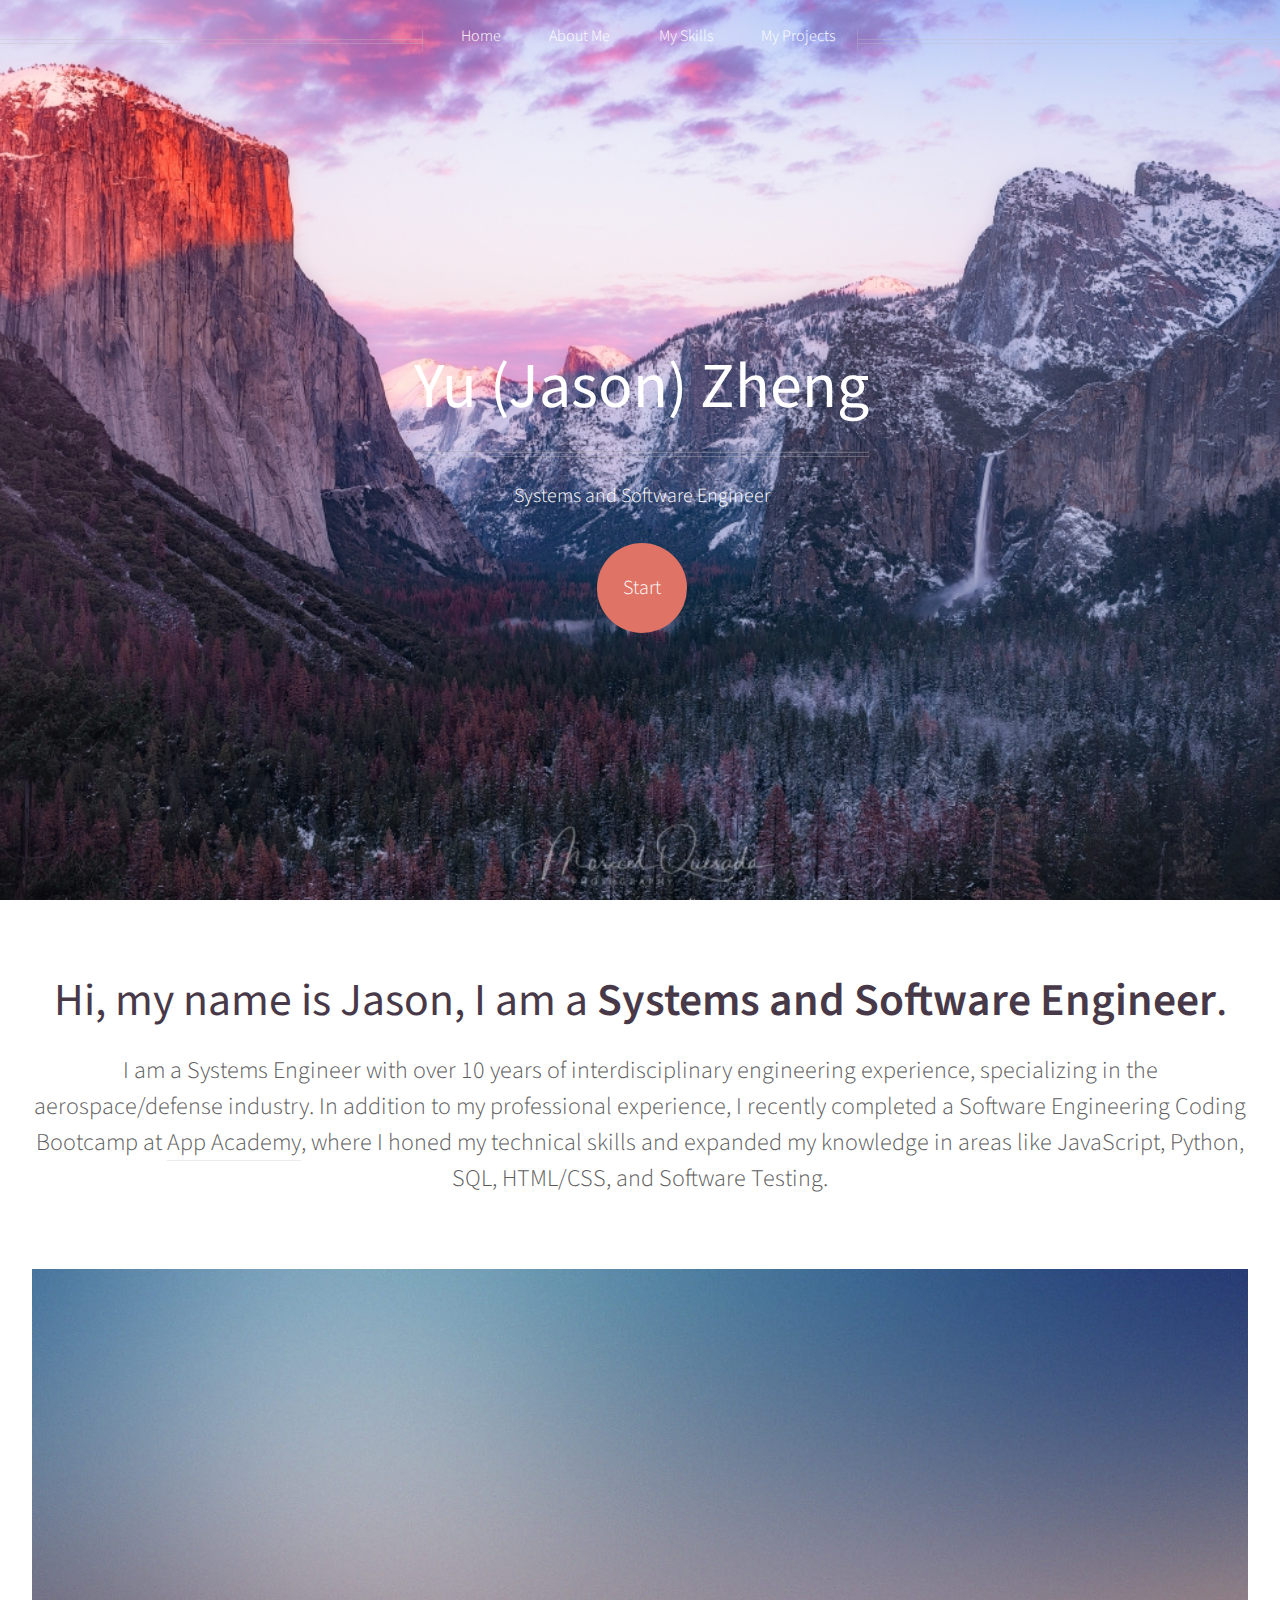
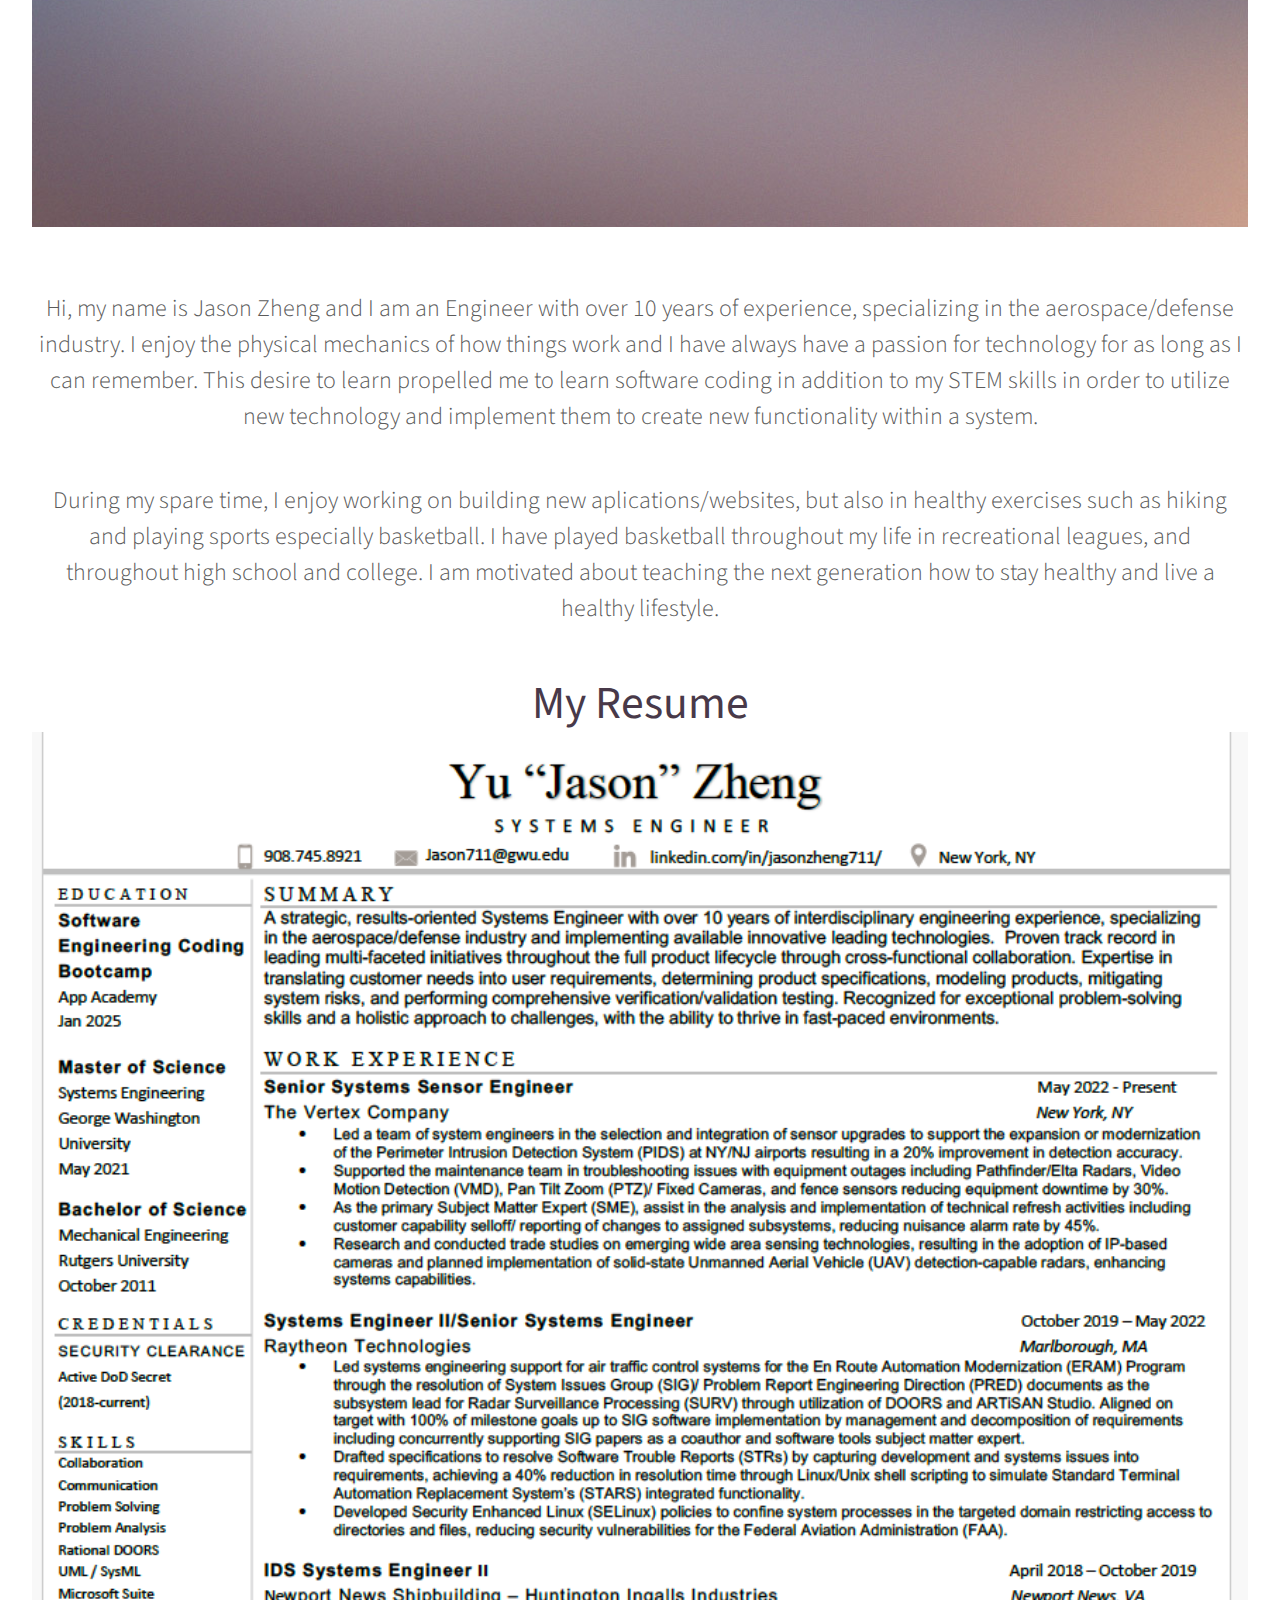
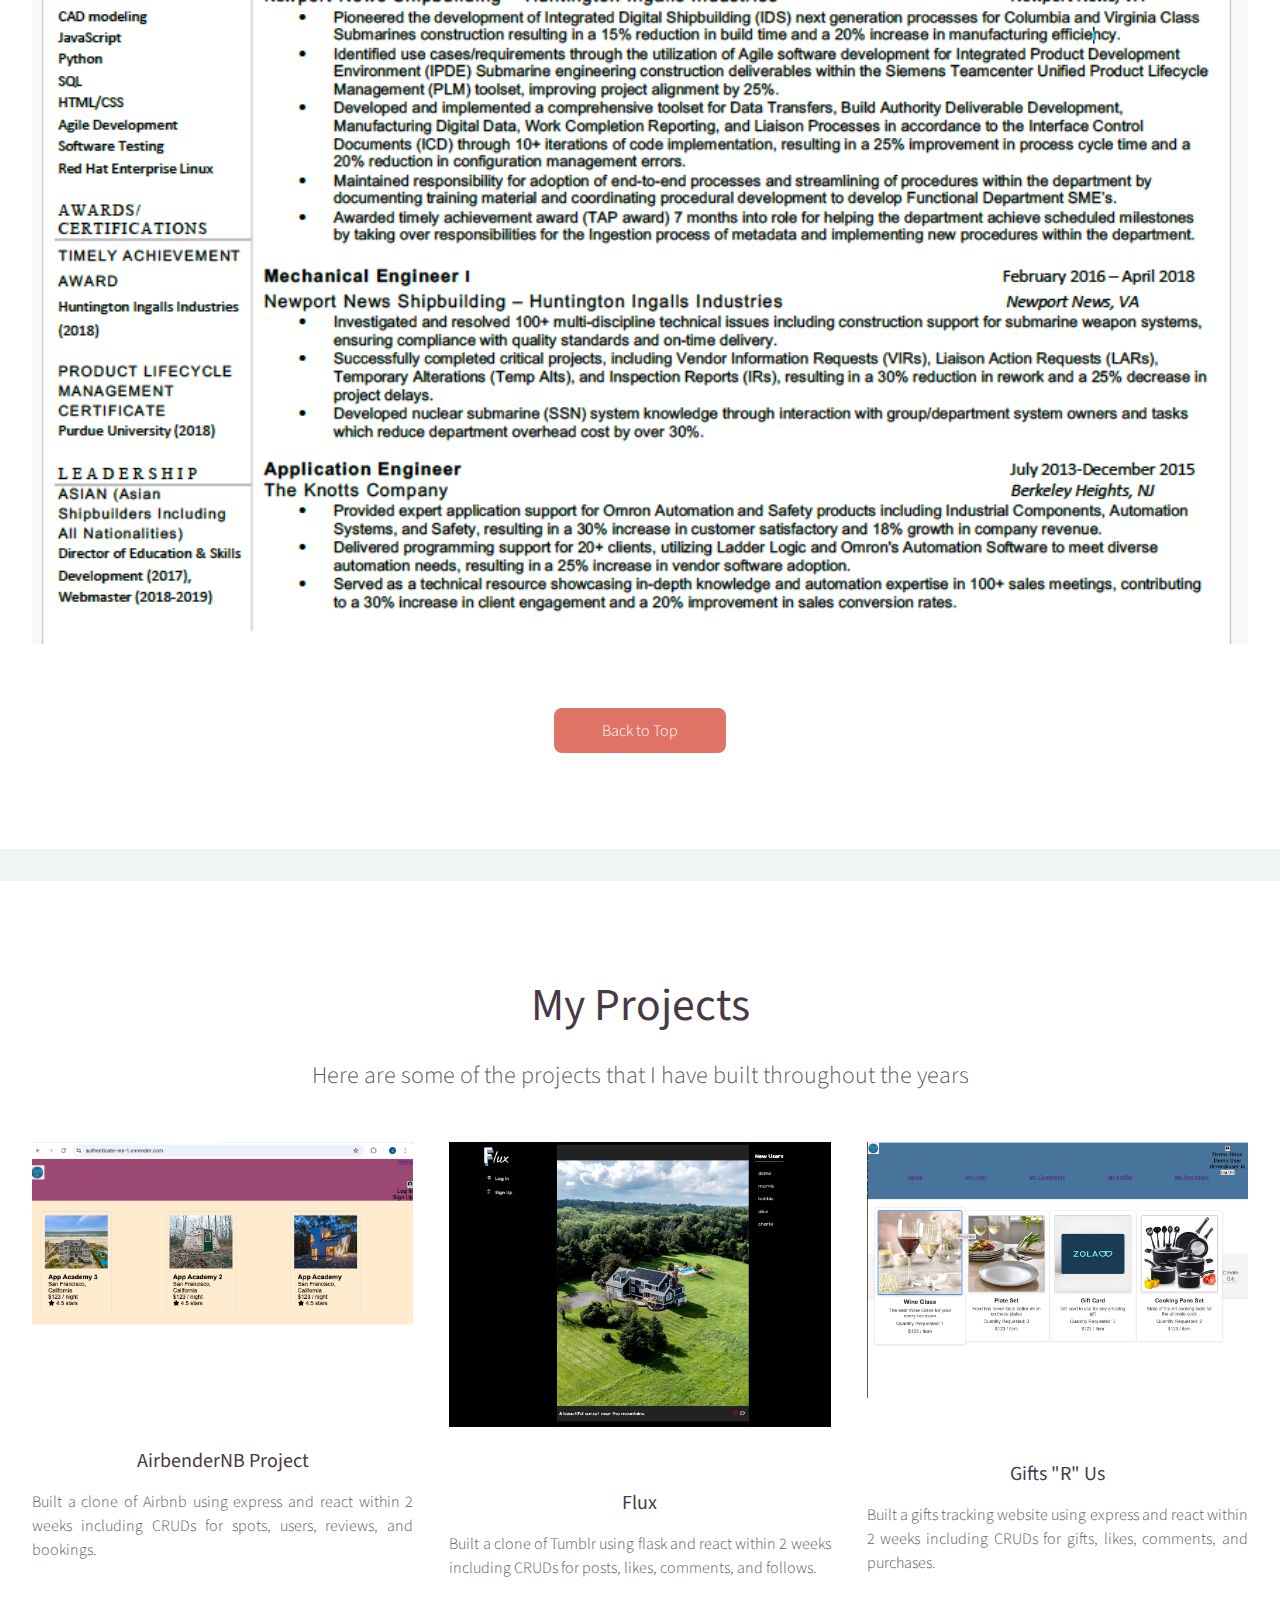
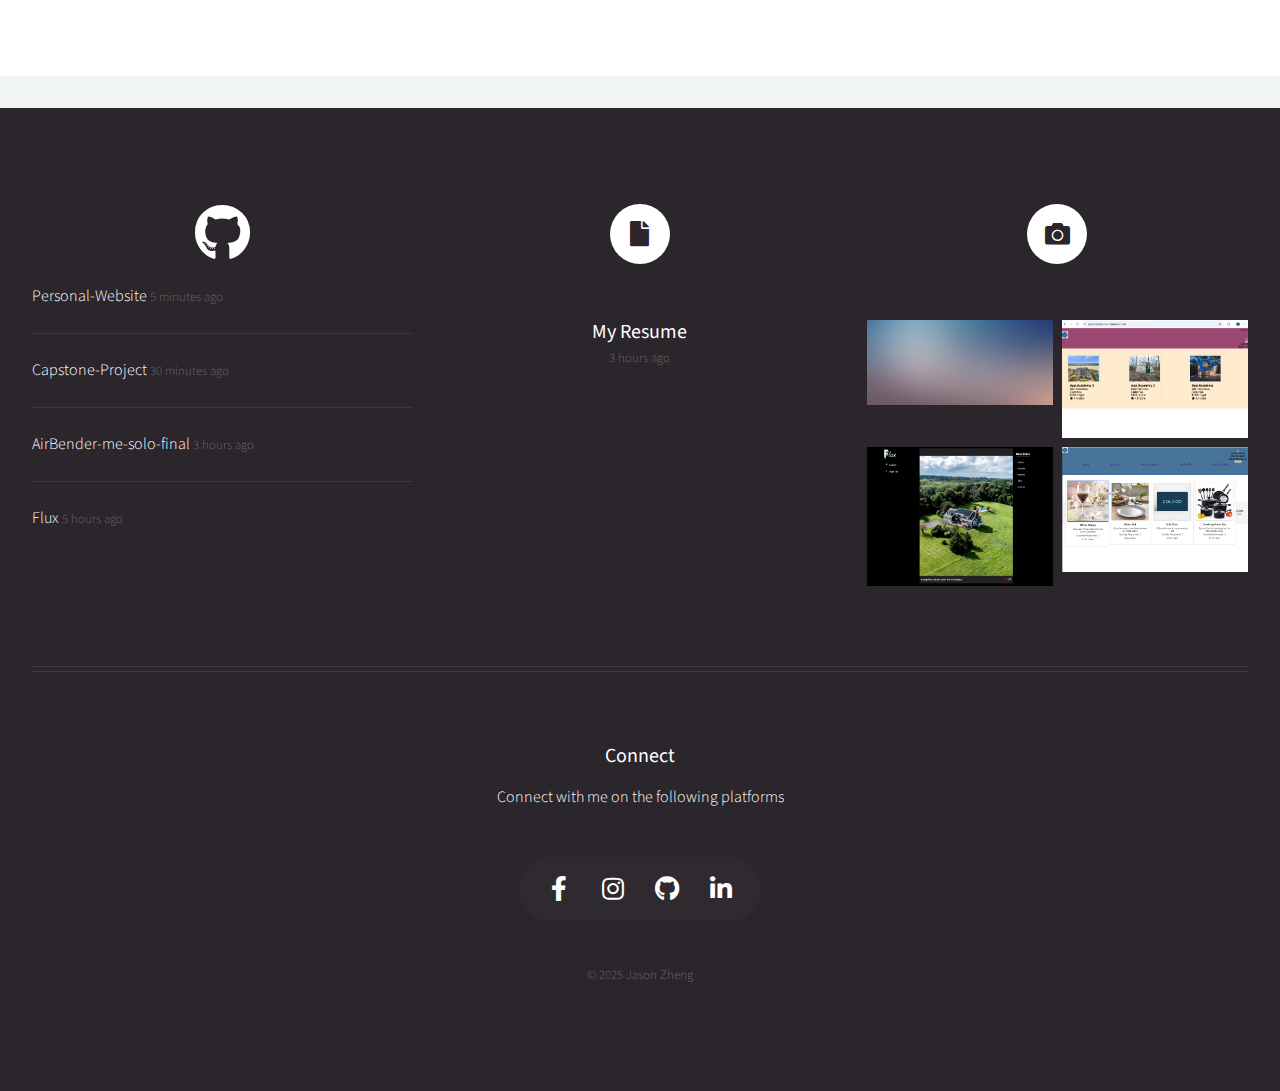
==== index.html @ 8940a268 "first commit" ====
<!DOCTYPE html>
<!--
	Helios by HTML5 UP
	html5up.net | @ajlkn
	Free for personal and commercial use under the CCA 3.0 license (html5up.net/license)
-->
<html>
  <head>
    <title>Jason Zheng</title>
    <meta charset="utf-8" />
    <meta
      name="viewport"
      content="width=device-width, initial-scale=1, user-scalable=no"
    />
    <link rel="stylesheet" href="assets/css/main.css" />
    <noscript
      ><link rel="stylesheet" href="assets/css/noscript.css"
    /></noscript>
  </head>
  <body class="homepage is-preload">
    <div id="page-wrapper">
      <!-- Header -->
      <div id="header">
        <!-- Inner -->
        <div class="inner">
          <header>
            <h1><a href="index.html" id="logo">Yu (Jason) Zheng</a></h1>
            <hr />
            <p>Systems and Software Engineer</p>
          </header>
          <footer>
            <a href="#banner" class="button circled scrolly">Start</a>
          </footer>
        </div>

        <!-- Nav -->
        <nav id="nav">
          <ul>
            <li><a href="index.html">Home</a></li>
            <!-- <li>
              <a href="#">Dropdown</a>
              <ul>
                <li><a href="#">Lorem ipsum dolor</a></li>
                <li><a href="#">Magna phasellus</a></li>
                <li><a href="#">Etiam dolore nisl</a></li>
                <li>
                  <a href="#">And a submenu &hellip;</a>
                  <ul>
                    <li><a href="#">Lorem ipsum dolor</a></li>
                    <li><a href="#">Phasellus consequat</a></li>
                    <li><a href="#">Magna phasellus</a></li>
                    <li><a href="#">Etiam dolore nisl</a></li>
                  </ul>
                </li>
                <li><a href="#">Veroeros feugiat</a></li>
              </ul>
            </li> -->
            <li><a href="aboutme.html">About Me</a></li>
            <li><a href="skills.html">My Skills</a></li>
            <li><a href="projects.html">My Projects</a></li>
          </ul>
        </nav>
      </div>

      <!-- Banner -->
      <section id="banner">
        <header>
          <h2>
            Hi, my name is Jason, I am a
            <strong>Systems and Software Engineer</strong>.
          </h2>
          <p>
            I am a Systems Engineer with over 10 years of interdisciplinary
            engineering experience, specializing in the aerospace/defense
            industry. In addition to my professional experience, I recently
            completed a Software Engineering Coding Bootcamp at
            <a href="https://www.appacademy.io/">App Academy</a>, where I honed
            my technical skills and expanded my knowledge in areas like
            JavaScript, Python, SQL, HTML/CSS, and Software Testing.
          </p>
        </header>
      </section>

      <!-- Carousel -->
      <!-- <section class="carousel">
        <div class="reel">
          <article>
            <a href="#" class="image featured"
              ><img src="images/pic01.jpg" alt=""
            /></a>
            <header>
              <h3><a href="#">Pulvinar sagittis congue</a></h3>
            </header>
            <p>
              Commodo id natoque malesuada sollicitudin elit suscipit magna.
            </p>
          </article>

          <article>
            <a href="#" class="image featured"
              ><img src="images/pic02.jpg" alt=""
            /></a>
            <header>
              <h3><a href="#">Fermentum sagittis proin</a></h3>
            </header>
            <p>
              Commodo id natoque malesuada sollicitudin elit suscipit magna.
            </p>
          </article>

          <article>
            <a href="#" class="image featured"
              ><img src="images/pic03.jpg" alt=""
            /></a>
            <header>
              <h3><a href="#">Sed quis rhoncus placerat</a></h3>
            </header>
            <p>
              Commodo id natoque malesuada sollicitudin elit suscipit magna.
            </p>
          </article>

          <article>
            <a href="#" class="image featured"
              ><img src="images/pic04.jpg" alt=""
            /></a>
            <header>
              <h3><a href="#">Ultrices urna sit lobortis</a></h3>
            </header>
            <p>
              Commodo id natoque malesuada sollicitudin elit suscipit magna.
            </p>
          </article>

          <article>
            <a href="#" class="image featured"
              ><img src="images/pic05.jpg" alt=""
            /></a>
            <header>
              <h3><a href="#">Varius magnis sollicitudin</a></h3>
            </header>
            <p>
              Commodo id natoque malesuada sollicitudin elit suscipit magna.
            </p>
          </article>

          <article>
            <a href="#" class="image featured"
              ><img src="images/pic01.jpg" alt=""
            /></a>
            <header>
              <h3><a href="#">Pulvinar sagittis congue</a></h3>
            </header>
            <p>
              Commodo id natoque malesuada sollicitudin elit suscipit magna.
            </p>
          </article>

          <article>
            <a href="#" class="image featured"
              ><img src="images/pic02.jpg" alt=""
            /></a>
            <header>
              <h3><a href="#">Fermentum sagittis proin</a></h3>
            </header>
            <p>
              Commodo id natoque malesuada sollicitudin elit suscipit magna.
            </p>
          </article>

          <article>
            <a href="#" class="image featured"
              ><img src="images/pic03.jpg" alt=""
            /></a>
            <header>
              <h3><a href="#">Sed quis rhoncus placerat</a></h3>
            </header>
            <p>
              Commodo id natoque malesuada sollicitudin elit suscipit magna.
            </p>
          </article>

          <article>
            <a href="#" class="image featured"
              ><img src="images/pic04.jpg" alt=""
            /></a>
            <header>
              <h3><a href="#">Ultrices urna sit lobortis</a></h3>
            </header>
            <p>
              Commodo id natoque malesuada sollicitudin elit suscipit magna.
            </p>
          </article>

          <article>
            <a href="#" class="image featured"
              ><img src="images/pic05.jpg" alt=""
            /></a>
            <header>
              <h3><a href="#">Varius magnis sollicitudin</a></h3>
            </header>
            <p>
              Commodo id natoque malesuada sollicitudin elit suscipit magna.
            </p>
          </article>
        </div>
      </section> -->

      <!-- Main -->
      <div class="wrapper style2">
        <article id="main" class="container special">
          <a href="#" class="image featured"
            ><img src="images/pic06.jpg" alt=""
          /></a>
          <header>
            <p>
              Hi, my name is Jason Zheng and I am an Engineer with over 10 years
              of experience, specializing in the aerospace/defense industry. I
              enjoy the physical mechanics of how things work and I have always
              have a passion for technology for as long as I can remember. This
              desire to learn propelled me to learn software coding in addition
              to my STEM skills in order to utilize new technology and implement
              them to create new functionality within a system.
            </p>

            <p>
              During my spare time, I enjoy working on building new
              aplications/websites, but also in healthy exercises such as hiking
              and playing sports especially basketball. I have played basketball
              throughout my life in recreational leagues, and throughout high
              school and college. I am motivated about teaching the next
              generation how to stay healthy and live a healthy lifestyle.
            </p>
            <h2>
              <a
                href="https://s3.amazonaws.com/personalwebsite7/resume.pdf"
                target="_blank"
                >My Resume</a
              >
            </h2>
            <a
              href="https://s3.amazonaws.com/personalwebsite7/resume.pdf"
              class="image featured"
              ><img src="images/pic16.jpg" alt=""
            /></a>
          </header>

          <footer>
            <a href="#" class="button">Back to Top</a>
          </footer>
        </article>
      </div>

      <!-- Features -->
      <div class="wrapper style1">
        <section id="features" class="container special">
          <header>
            <h2>My Projects</h2>
            <p>
              Here are some of the projects that I have built throughout the
              years
            </p>
          </header>
          <div class="row">
            <article class="col-4 col-12-mobile special">
              <a
                href="https://authenticate-me-1.onrender.com/"
                class="image featured"
                ><img src="images/pic17.jpg" alt=""
              /></a>
              <header>
                <h3>
                  <a href="https://authenticate-me-1.onrender.com/"
                    >AirbenderNB Project</a
                  >
                </h3>
              </header>
              <p>
                Built a clone of Airbnb using express and react within 2 weeks
                including CRUDs for spots, users, reviews, and bookings.
              </p>
            </article>
            <article class="col-4 col-12-mobile special">
              <a href="https://flux-xvf3.onrender.com/" class="image featured"
                ><img src="images/pic18.jpg" alt=""
              /></a>
              <header>
                <h3><a href="https://flux-xvf3.onrender.com/">Flux</a></h3>
              </header>
              <p>
                Built a clone of Tumblr using flask and react within 2 weeks
                including CRUDs for posts, likes, comments, and follows.
              </p>
            </article>
            <article class="col-4 col-12-mobile special">
              <a
                href="https://capstone-project-g5gi.onrender.com"
                class="image featured"
                ><img src="images/pic19.jpg" alt=""
              /></a>
              <header>
                <h3>
                  <a href="https://capstone-project-g5gi.onrender.com"
                    >Gifts "R" Us</a
                  >
                </h3>
              </header>
              <p>
                Built a gifts tracking website using express and react within 2
                weeks including CRUDs for gifts, likes, comments, and purchases.
              </p>
            </article>
          </div>
        </section>
      </div>

      <!-- Footer -->
      <div id="footer">
        <div class="container">
          <div class="row">
            <!-- Tweets -->
            <section class="col-4 col-12-mobile">
              <header>
                <h2 class="icon brands fa-github">
                  <span class="label">Tweets</span>
                </h2>
              </header>
              <ul class="divided">
                <li>
                  <article class="tweet">
                    Personal-Website
                    <span class="timestamp">5 minutes ago</span>
                  </article>
                </li>
                <li>
                  <article class="tweet">
                    Capstone-Project
                    <span class="timestamp">30 minutes ago</span>
                  </article>
                </li>
                <li>
                  <article class="tweet">
                    AirBender-me-solo-final
                    <span class="timestamp">3 hours ago</span>
                  </article>
                </li>
                <li>
                  <article class="tweet">
                    Flux
                    <span class="timestamp">5 hours ago</span>
                  </article>
                </li>
              </ul>
            </section>

            <!-- Posts -->
            <section class="col-4 col-12-mobile">
              <header>
                <h2 class="icon solid fa-file circled">
                  <span class="label">Posts</span>
                </h2>
              </header>
              <ul class="divided">
                <li>
                  <article class="post stub">
                    <header>
                      <h3>
                        <a
                          href="https://s3.amazonaws.com/personalwebsite7/resume.pdf"
                          target="_blank"
                          >My Resume</a
                        >
                      </h3>
                    </header>
                    <span class="timestamp">3 hours ago</span>
                  </article>
                </li>
                <!-- <li>
                  <article class="post stub">
                    <header>
                      <h3><a href="#">Phasellus portitor lorem</a></h3>
                    </header>
                    <span class="timestamp">6 hours ago</span>
                  </article>
                </li> -->
              </ul>
            </section>

            <!-- Photos -->
            <section class="col-4 col-12-mobile">
              <header>
                <h2 class="icon solid fa-camera circled">
                  <span class="label">Photos</span>
                </h2>
              </header>
              <div class="row gtr-25">
                <div class="col-6">
                  <a href="#" class="image fit"
                    ><img src="images/pic06.jpg" alt=""
                  /></a>
                </div>
                <div class="col-6">
                  <a href="#" class="image fit"
                    ><img src="images/pic17.jpg" alt=""
                  /></a>
                </div>
                <div class="col-6">
                  <a href="#" class="image fit"
                    ><img src="images/pic18.jpg" alt=""
                  /></a>
                </div>
                <div class="col-6">
                  <a href="#" class="image fit"
                    ><img src="images/pic19.jpg" alt=""
                  /></a>
                </div>
              </div>
            </section>
          </div>
          <hr />
          <div class="row">
            <div class="col-12">
              <!-- Contact -->
              <section class="contact">
                <header>
                  <h3>Connect</h3>
                </header>
                <p>Connect with me on the following platforms</p>
                <ul class="icons">
                  <li>
                    <a href="#" class="icon brands fa-facebook-f"
                      ><span class="label">Facebook</span></a
                    >
                  </li>
                  <li>
                    <a href="#" class="icon brands fa-instagram"
                      ><span class="label">Instagram</span></a
                    >
                  </li>
                  <li>
                    <a
                      href="https://github.com/Jayz71189"
                      class="icon brands fa-github"
                      ><span class="label">Github</span></a
                    >
                  </li>

                  <li>
                    <a
                      href="https://www.linkedin.com/in/jasonzheng711/"
                      class="icon brands fa-linkedin-in"
                      ><span class="label">Linkedin</span></a
                    >
                  </li>
                </ul>
              </section>

              <!-- Copyright -->
              <div class="copyright">
                <ul class="menu">
                  <li>&copy; 2025 Jason Zheng</li>
                </ul>
              </div>
            </div>
          </div>
        </div>
      </div>
    </div>

    <!-- Scripts -->
    <script src="assets/js/jquery.min.js"></script>
    <script src="assets/js/jquery.dropotron.min.js"></script>
    <script src="assets/js/jquery.scrolly.min.js"></script>
    <script src="assets/js/jquery.scrollex.min.js"></script>
    <script src="assets/js/browser.min.js"></script>
    <script src="assets/js/breakpoints.min.js"></script>
    <script src="assets/js/util.js"></script>
    <script src="assets/js/main.js"></script>
  </body>
</html>
---- assets/css/main.css ----
@import url("https://fonts.googleapis.com/css?family=Source+Sans+Pro:300,300italic,400,400italic,600");
@import url("fontawesome-all.min.css");

/*
	Helios by HTML5 UP
	html5up.net | @ajlkn
	Free for personal and commercial use under the CCA 3.0 license (html5up.net/license)
*/

html, body, div, span, applet, object,
iframe, h1, h2, h3, h4, h5, h6, p, blockquote,
pre, a, abbr, acronym, address, big, cite,
code, del, dfn, em, img, ins, kbd, q, s, samp,
small, strike, strong, sub, sup, tt, var, b,
u, i, center, dl, dt, dd, ol, ul, li, fieldset,
form, label, legend, table, caption, tbody,
tfoot, thead, tr, th, td, article, aside,
canvas, details, embed, figure, figcaption,
footer, header, hgroup, menu, nav, output, ruby,
section, summary, time, mark, audio, video {
	margin: 0;
	padding: 0;
	border: 0;
	font-size: 100%;
	font: inherit;
	vertical-align: baseline;}

article, aside, details, figcaption, figure,
footer, header, hgroup, menu, nav, section {
	display: block;}

body {
	line-height: 1;
}

ol, ul {
	list-style: none;
}

blockquote, q {
	quotes: none;
}

	blockquote:before, blockquote:after, q:before, q:after {
		content: '';
		content: none;
	}

table {
	border-collapse: collapse;
	border-spacing: 0;
}

body {
	-webkit-text-size-adjust: none;
}

mark {
	background-color: transparent;
	color: inherit;
}

input::-moz-focus-inner {
	border: 0;
	padding: 0;
}

input, select, textarea {
	-moz-appearance: none;
	-webkit-appearance: none;
	-ms-appearance: none;
	appearance: none;
}

/* Basic */

	html {
		box-sizing: border-box;
	}

	*, *:before, *:after {
		box-sizing: inherit;
	}

	body {
		background: #f0f4f4;
		color: #5b5b5b;
		font-size: 15pt;
		line-height: 1.85em;
		font-family: 'Source Sans Pro', sans-serif;
		font-weight: 300;
	}

		body.is-preload *, body.is-preload *:before, body.is-preload *:after {
			-moz-animation: none !important;
			-webkit-animation: none !important;
			-ms-animation: none !important;
			animation: none !important;
			-moz-transition: none !important;
			-webkit-transition: none !important;
			-ms-transition: none !important;
			transition: none !important;
		}

	input, textarea, select {
		font-size: 15pt;
		line-height: 1.85em;
		font-family: 'Source Sans Pro', sans-serif;
		font-weight: 300;
	}

	h1, h2, h3, h4, h5, h6 {
		font-weight: 400;
		color: #483949;
		line-height: 1.25em;
	}

	h1 a, h2 a, h3 a, h4 a, h5 a, h6 a {
		color: inherit;
		text-decoration: none;
		border-bottom-color: transparent;
	}

	h1 strong, h2 strong, h3 strong, h4 strong, h5 strong, h6 strong {
		font-weight: 600;
	}

	h2 {
		font-size: 2.85em;
	}

	h3 {
		font-size: 1.25em;
	}

	h4 {
		font-size: 1em;
		margin: 0 0 0.25em 0;
	}

	strong, b {
		font-weight: 400;
		color: #483949;
	}

	em, i {
		font-style: italic;
	}

	a {
		color: inherit;
		border-bottom: solid 1px rgba(128, 128, 128, 0.15);
		text-decoration: none;
		-moz-transition: background-color 0.35s ease-in-out, color 0.35s ease-in-out, border-bottom-color 0.35s ease-in-out;
		-webkit-transition: background-color 0.35s ease-in-out, color 0.35s ease-in-out, border-bottom-color 0.35s ease-in-out;
		-ms-transition: background-color 0.35s ease-in-out, color 0.35s ease-in-out, border-bottom-color 0.35s ease-in-out;
		transition: background-color 0.35s ease-in-out, color 0.35s ease-in-out, border-bottom-color 0.35s ease-in-out;
	}

		a:hover {
			color: #ef8376;
			border-bottom-color: transparent;
		}

	sub {
		position: relative;
		top: 0.5em;
		font-size: 0.8em;
	}

	sup {
		position: relative;
		top: -0.5em;
		font-size: 0.8em;
	}

	blockquote {
		border-left: solid 0.5em #ddd;
		padding: 1em 0 1em 2em;
		font-style: italic;
	}

	p, ul, ol, dl, table {
		margin-bottom: 1em;
	}

	p {
		text-align: justify;
	}

	br.clear {
		clear: both;
	}

	hr {
		position: relative;
		display: block;
		border: 0;
		top: 4.5em;
		margin-bottom: 9em;
		height: 6px;
		border-top: solid 1px rgba(128, 128, 128, 0.2);
		border-bottom: solid 1px rgba(128, 128, 128, 0.2);
	}

		hr:before, hr:after {
			content: '';
			position: absolute;
			top: -8px;
			display: block;
			width: 1px;
			height: 21px;
			background: rgba(128, 128, 128, 0.2);
		}

		hr:before {
			left: -1px;
		}

		hr:after {
			right: -1px;
		}

	.timestamp {
		color: rgba(128, 128, 128, 0.75);
		font-size: 0.8em;
	}

/* Container */

	.container {
		margin: 0 auto;
		max-width: 100%;
		width: 1400px;
	}

		@media screen and (max-width: 1680px) {

			.container {
				width: 1200px;
			}

		}

		@media screen and (max-width: 1280px) {

			.container {
				width: 100%;
			}

		}

		@media screen and (max-width: 960px) {

			.container {
				width: 100%;
			}

		}

		@media screen and (max-width: 840px) {

			.container {
				width: 100%;
			}

		}

		@media screen and (max-width: 736px) {

			.container {
				width: 100%;
			}

		}

/* Row */

	.row {
		display: flex;
		flex-wrap: wrap;
		box-sizing: border-box;
		align-items: stretch;
	}

		.row > * {
			box-sizing: border-box;
		}

		.row.gtr-uniform > * > :last-child {
			margin-bottom: 0;
		}

		.row.aln-left {
			justify-content: flex-start;
		}

		.row.aln-center {
			justify-content: center;
		}

		.row.aln-right {
			justify-content: flex-end;
		}

		.row.aln-top {
			align-items: flex-start;
		}

		.row.aln-middle {
			align-items: center;
		}

		.row.aln-bottom {
			align-items: flex-end;
		}

		.row > .imp {
			order: -1;
		}

		.row > .col-1 {
			width: 8.33333%;
		}

		.row > .off-1 {
			margin-left: 8.33333%;
		}

		.row > .col-2 {
			width: 16.66667%;
		}

		.row > .off-2 {
			margin-left: 16.66667%;
		}

		.row > .col-3 {
			width: 25%;
		}

		.row > .off-3 {
			margin-left: 25%;
		}

		.row > .col-4 {
			width: 33.33333%;
		}

		.row > .off-4 {
			margin-left: 33.33333%;
		}

		.row > .col-5 {
			width: 41.66667%;
		}

		.row > .off-5 {
			margin-left: 41.66667%;
		}

		.row > .col-6 {
			width: 50%;
		}

		.row > .off-6 {
			margin-left: 50%;
		}

		.row > .col-7 {
			width: 58.33333%;
		}

		.row > .off-7 {
			margin-left: 58.33333%;
		}

		.row > .col-8 {
			width: 66.66667%;
		}

		.row > .off-8 {
			margin-left: 66.66667%;
		}

		.row > .col-9 {
			width: 75%;
		}

		.row > .off-9 {
			margin-left: 75%;
		}

		.row > .col-10 {
			width: 83.33333%;
		}

		.row > .off-10 {
			margin-left: 83.33333%;
		}

		.row > .col-11 {
			width: 91.66667%;
		}

		.row > .off-11 {
			margin-left: 91.66667%;
		}

		.row > .col-12 {
			width: 100%;
		}

		.row > .off-12 {
			margin-left: 100%;
		}

		.row.gtr-0 {
			margin-top: 0px;
			margin-left: 0px;
		}

			.row.gtr-0 > * {
				padding: 0px 0 0 0px;
			}

			.row.gtr-0.gtr-uniform {
				margin-top: 0px;
			}

				.row.gtr-0.gtr-uniform > * {
					padding-top: 0px;
				}

		.row.gtr-25 {
			margin-top: -10px;
			margin-left: -10px;
		}

			.row.gtr-25 > * {
				padding: 10px 0 0 10px;
			}

			.row.gtr-25.gtr-uniform {
				margin-top: -10px;
			}

				.row.gtr-25.gtr-uniform > * {
					padding-top: 10px;
				}

		.row.gtr-50 {
			margin-top: -20px;
			margin-left: -20px;
		}

			.row.gtr-50 > * {
				padding: 20px 0 0 20px;
			}

			.row.gtr-50.gtr-uniform {
				margin-top: -20px;
			}

				.row.gtr-50.gtr-uniform > * {
					padding-top: 20px;
				}

		.row {
			margin-top: -40px;
			margin-left: -40px;
		}

			.row > * {
				padding: 40px 0 0 40px;
			}

			.row.gtr-uniform {
				margin-top: -40px;
			}

				.row.gtr-uniform > * {
					padding-top: 40px;
				}

		.row.gtr-150 {
			margin-top: -60px;
			margin-left: -60px;
		}

			.row.gtr-150 > * {
				padding: 60px 0 0 60px;
			}

			.row.gtr-150.gtr-uniform {
				margin-top: -60px;
			}

				.row.gtr-150.gtr-uniform > * {
					padding-top: 60px;
				}

		.row.gtr-200 {
			margin-top: -80px;
			margin-left: -80px;
		}

			.row.gtr-200 > * {
				padding: 80px 0 0 80px;
			}

			.row.gtr-200.gtr-uniform {
				margin-top: -80px;
			}

				.row.gtr-200.gtr-uniform > * {
					padding-top: 80px;
				}

		@media screen and (max-width: 1680px) {

			.row {
				display: flex;
				flex-wrap: wrap;
				box-sizing: border-box;
				align-items: stretch;
			}

				.row > * {
					box-sizing: border-box;
				}

				.row.gtr-uniform > * > :last-child {
					margin-bottom: 0;
				}

				.row.aln-left {
					justify-content: flex-start;
				}

				.row.aln-center {
					justify-content: center;
				}

				.row.aln-right {
					justify-content: flex-end;
				}

				.row.aln-top {
					align-items: flex-start;
				}

				.row.aln-middle {
					align-items: center;
				}

				.row.aln-bottom {
					align-items: flex-end;
				}

				.row > .imp-wide {
					order: -1;
				}

				.row > .col-1-wide {
					width: 8.33333%;
				}

				.row > .off-1-wide {
					margin-left: 8.33333%;
				}

				.row > .col-2-wide {
					width: 16.66667%;
				}

				.row > .off-2-wide {
					margin-left: 16.66667%;
				}

				.row > .col-3-wide {
					width: 25%;
				}

				.row > .off-3-wide {
					margin-left: 25%;
				}

				.row > .col-4-wide {
					width: 33.33333%;
				}

				.row > .off-4-wide {
					margin-left: 33.33333%;
				}

				.row > .col-5-wide {
					width: 41.66667%;
				}

				.row > .off-5-wide {
					margin-left: 41.66667%;
				}

				.row > .col-6-wide {
					width: 50%;
				}

				.row > .off-6-wide {
					margin-left: 50%;
				}

				.row > .col-7-wide {
					width: 58.33333%;
				}

				.row > .off-7-wide {
					margin-left: 58.33333%;
				}

				.row > .col-8-wide {
					width: 66.66667%;
				}

				.row > .off-8-wide {
					margin-left: 66.66667%;
				}

				.row > .col-9-wide {
					width: 75%;
				}

				.row > .off-9-wide {
					margin-left: 75%;
				}

				.row > .col-10-wide {
					width: 83.33333%;
				}

				.row > .off-10-wide {
					margin-left: 83.33333%;
				}

				.row > .col-11-wide {
					width: 91.66667%;
				}

				.row > .off-11-wide {
					margin-left: 91.66667%;
				}

				.row > .col-12-wide {
					width: 100%;
				}

				.row > .off-12-wide {
					margin-left: 100%;
				}

				.row.gtr-0 {
					margin-top: 0px;
					margin-left: 0px;
				}

					.row.gtr-0 > * {
						padding: 0px 0 0 0px;
					}

					.row.gtr-0.gtr-uniform {
						margin-top: 0px;
					}

						.row.gtr-0.gtr-uniform > * {
							padding-top: 0px;
						}

				.row.gtr-25 {
					margin-top: -10px;
					margin-left: -10px;
				}

					.row.gtr-25 > * {
						padding: 10px 0 0 10px;
					}

					.row.gtr-25.gtr-uniform {
						margin-top: -10px;
					}

						.row.gtr-25.gtr-uniform > * {
							padding-top: 10px;
						}

				.row.gtr-50 {
					margin-top: -20px;
					margin-left: -20px;
				}

					.row.gtr-50 > * {
						padding: 20px 0 0 20px;
					}

					.row.gtr-50.gtr-uniform {
						margin-top: -20px;
					}

						.row.gtr-50.gtr-uniform > * {
							padding-top: 20px;
						}

				.row {
					margin-top: -40px;
					margin-left: -40px;
				}

					.row > * {
						padding: 40px 0 0 40px;
					}

					.row.gtr-uniform {
						margin-top: -40px;
					}

						.row.gtr-uniform > * {
							padding-top: 40px;
						}

				.row.gtr-150 {
					margin-top: -60px;
					margin-left: -60px;
				}

					.row.gtr-150 > * {
						padding: 60px 0 0 60px;
					}

					.row.gtr-150.gtr-uniform {
						margin-top: -60px;
					}

						.row.gtr-150.gtr-uniform > * {
							padding-top: 60px;
						}

				.row.gtr-200 {
					margin-top: -80px;
					margin-left: -80px;
				}

					.row.gtr-200 > * {
						padding: 80px 0 0 80px;
					}

					.row.gtr-200.gtr-uniform {
						margin-top: -80px;
					}

						.row.gtr-200.gtr-uniform > * {
							padding-top: 80px;
						}

		}

		@media screen and (max-width: 1280px) {

			.row {
				display: flex;
				flex-wrap: wrap;
				box-sizing: border-box;
				align-items: stretch;
			}

				.row > * {
					box-sizing: border-box;
				}

				.row.gtr-uniform > * > :last-child {
					margin-bottom: 0;
				}

				.row.aln-left {
					justify-content: flex-start;
				}

				.row.aln-center {
					justify-content: center;
				}

				.row.aln-right {
					justify-content: flex-end;
				}

				.row.aln-top {
					align-items: flex-start;
				}

				.row.aln-middle {
					align-items: center;
				}

				.row.aln-bottom {
					align-items: flex-end;
				}

				.row > .imp-normal {
					order: -1;
				}

				.row > .col-1-normal {
					width: 8.33333%;
				}

				.row > .off-1-normal {
					margin-left: 8.33333%;
				}

				.row > .col-2-normal {
					width: 16.66667%;
				}

				.row > .off-2-normal {
					margin-left: 16.66667%;
				}

				.row > .col-3-normal {
					width: 25%;
				}

				.row > .off-3-normal {
					margin-left: 25%;
				}

				.row > .col-4-normal {
					width: 33.33333%;
				}

				.row > .off-4-normal {
					margin-left: 33.33333%;
				}

				.row > .col-5-normal {
					width: 41.66667%;
				}

				.row > .off-5-normal {
					margin-left: 41.66667%;
				}

				.row > .col-6-normal {
					width: 50%;
				}

				.row > .off-6-normal {
					margin-left: 50%;
				}

				.row > .col-7-normal {
					width: 58.33333%;
				}

				.row > .off-7-normal {
					margin-left: 58.33333%;
				}

				.row > .col-8-normal {
					width: 66.66667%;
				}

				.row > .off-8-normal {
					margin-left: 66.66667%;
				}

				.row > .col-9-normal {
					width: 75%;
				}

				.row > .off-9-normal {
					margin-left: 75%;
				}

				.row > .col-10-normal {
					width: 83.33333%;
				}

				.row > .off-10-normal {
					margin-left: 83.33333%;
				}

				.row > .col-11-normal {
					width: 91.66667%;
				}

				.row > .off-11-normal {
					margin-left: 91.66667%;
				}

				.row > .col-12-normal {
					width: 100%;
				}

				.row > .off-12-normal {
					margin-left: 100%;
				}

				.row.gtr-0 {
					margin-top: 0px;
					margin-left: 0px;
				}

					.row.gtr-0 > * {
						padding: 0px 0 0 0px;
					}

					.row.gtr-0.gtr-uniform {
						margin-top: 0px;
					}

						.row.gtr-0.gtr-uniform > * {
							padding-top: 0px;
						}

				.row.gtr-25 {
					margin-top: -9px;
					margin-left: -9px;
				}

					.row.gtr-25 > * {
						padding: 9px 0 0 9px;
					}

					.row.gtr-25.gtr-uniform {
						margin-top: -9px;
					}

						.row.gtr-25.gtr-uniform > * {
							padding-top: 9px;
						}

				.row.gtr-50 {
					margin-top: -18px;
					margin-left: -18px;
				}

					.row.gtr-50 > * {
						padding: 18px 0 0 18px;
					}

					.row.gtr-50.gtr-uniform {
						margin-top: -18px;
					}

						.row.gtr-50.gtr-uniform > * {
							padding-top: 18px;
						}

				.row {
					margin-top: -36px;
					margin-left: -36px;
				}

					.row > * {
						padding: 36px 0 0 36px;
					}

					.row.gtr-uniform {
						margin-top: -36px;
					}

						.row.gtr-uniform > * {
							padding-top: 36px;
						}

				.row.gtr-150 {
					margin-top: -54px;
					margin-left: -54px;
				}

					.row.gtr-150 > * {
						padding: 54px 0 0 54px;
					}

					.row.gtr-150.gtr-uniform {
						margin-top: -54px;
					}

						.row.gtr-150.gtr-uniform > * {
							padding-top: 54px;
						}

				.row.gtr-200 {
					margin-top: -72px;
					margin-left: -72px;
				}

					.row.gtr-200 > * {
						padding: 72px 0 0 72px;
					}

					.row.gtr-200.gtr-uniform {
						margin-top: -72px;
					}

						.row.gtr-200.gtr-uniform > * {
							padding-top: 72px;
						}

		}

		@media screen and (max-width: 960px) {

			.row {
				display: flex;
				flex-wrap: wrap;
				box-sizing: border-box;
				align-items: stretch;
			}

				.row > * {
					box-sizing: border-box;
				}

				.row.gtr-uniform > * > :last-child {
					margin-bottom: 0;
				}

				.row.aln-left {
					justify-content: flex-start;
				}

				.row.aln-center {
					justify-content: center;
				}

				.row.aln-right {
					justify-content: flex-end;
				}

				.row.aln-top {
					align-items: flex-start;
				}

				.row.aln-middle {
					align-items: center;
				}

				.row.aln-bottom {
					align-items: flex-end;
				}

				.row > .imp-narrow {
					order: -1;
				}

				.row > .col-1-narrow {
					width: 8.33333%;
				}

				.row > .off-1-narrow {
					margin-left: 8.33333%;
				}

				.row > .col-2-narrow {
					width: 16.66667%;
				}

				.row > .off-2-narrow {
					margin-left: 16.66667%;
				}

				.row > .col-3-narrow {
					width: 25%;
				}

				.row > .off-3-narrow {
					margin-left: 25%;
				}

				.row > .col-4-narrow {
					width: 33.33333%;
				}

				.row > .off-4-narrow {
					margin-left: 33.33333%;
				}

				.row > .col-5-narrow {
					width: 41.66667%;
				}

				.row > .off-5-narrow {
					margin-left: 41.66667%;
				}

				.row > .col-6-narrow {
					width: 50%;
				}

				.row > .off-6-narrow {
					margin-left: 50%;
				}

				.row > .col-7-narrow {
					width: 58.33333%;
				}

				.row > .off-7-narrow {
					margin-left: 58.33333%;
				}

				.row > .col-8-narrow {
					width: 66.66667%;
				}

				.row > .off-8-narrow {
					margin-left: 66.66667%;
				}

				.row > .col-9-narrow {
					width: 75%;
				}

				.row > .off-9-narrow {
					margin-left: 75%;
				}

				.row > .col-10-narrow {
					width: 83.33333%;
				}

				.row > .off-10-narrow {
					margin-left: 83.33333%;
				}

				.row > .col-11-narrow {
					width: 91.66667%;
				}

				.row > .off-11-narrow {
					margin-left: 91.66667%;
				}

				.row > .col-12-narrow {
					width: 100%;
				}

				.row > .off-12-narrow {
					margin-left: 100%;
				}

				.row.gtr-0 {
					margin-top: 0px;
					margin-left: 0px;
				}

					.row.gtr-0 > * {
						padding: 0px 0 0 0px;
					}

					.row.gtr-0.gtr-uniform {
						margin-top: 0px;
					}

						.row.gtr-0.gtr-uniform > * {
							padding-top: 0px;
						}

				.row.gtr-25 {
					margin-top: -8px;
					margin-left: -8px;
				}

					.row.gtr-25 > * {
						padding: 8px 0 0 8px;
					}

					.row.gtr-25.gtr-uniform {
						margin-top: -8px;
					}

						.row.gtr-25.gtr-uniform > * {
							padding-top: 8px;
						}

				.row.gtr-50 {
					margin-top: -16px;
					margin-left: -16px;
				}

					.row.gtr-50 > * {
						padding: 16px 0 0 16px;
					}

					.row.gtr-50.gtr-uniform {
						margin-top: -16px;
					}

						.row.gtr-50.gtr-uniform > * {
							padding-top: 16px;
						}

				.row {
					margin-top: -32px;
					margin-left: -32px;
				}

					.row > * {
						padding: 32px 0 0 32px;
					}

					.row.gtr-uniform {
						margin-top: -32px;
					}

						.row.gtr-uniform > * {
							padding-top: 32px;
						}

				.row.gtr-150 {
					margin-top: -48px;
					margin-left: -48px;
				}

					.row.gtr-150 > * {
						padding: 48px 0 0 48px;
					}

					.row.gtr-150.gtr-uniform {
						margin-top: -48px;
					}

						.row.gtr-150.gtr-uniform > * {
							padding-top: 48px;
						}

				.row.gtr-200 {
					margin-top: -64px;
					margin-left: -64px;
				}

					.row.gtr-200 > * {
						padding: 64px 0 0 64px;
					}

					.row.gtr-200.gtr-uniform {
						margin-top: -64px;
					}

						.row.gtr-200.gtr-uniform > * {
							padding-top: 64px;
						}

		}

		@media screen and (max-width: 840px) {

			.row {
				display: flex;
				flex-wrap: wrap;
				box-sizing: border-box;
				align-items: stretch;
			}

				.row > * {
					box-sizing: border-box;
				}

				.row.gtr-uniform > * > :last-child {
					margin-bottom: 0;
				}

				.row.aln-left {
					justify-content: flex-start;
				}

				.row.aln-center {
					justify-content: center;
				}

				.row.aln-right {
					justify-content: flex-end;
				}

				.row.aln-top {
					align-items: flex-start;
				}

				.row.aln-middle {
					align-items: center;
				}

				.row.aln-bottom {
					align-items: flex-end;
				}

				.row > .imp-narrower {
					order: -1;
				}

				.row > .col-1-narrower {
					width: 8.33333%;
				}

				.row > .off-1-narrower {
					margin-left: 8.33333%;
				}

				.row > .col-2-narrower {
					width: 16.66667%;
				}

				.row > .off-2-narrower {
					margin-left: 16.66667%;
				}

				.row > .col-3-narrower {
					width: 25%;
				}

				.row > .off-3-narrower {
					margin-left: 25%;
				}

				.row > .col-4-narrower {
					width: 33.33333%;
				}

				.row > .off-4-narrower {
					margin-left: 33.33333%;
				}

				.row > .col-5-narrower {
					width: 41.66667%;
				}

				.row > .off-5-narrower {
					margin-left: 41.66667%;
				}

				.row > .col-6-narrower {
					width: 50%;
				}

				.row > .off-6-narrower {
					margin-left: 50%;
				}

				.row > .col-7-narrower {
					width: 58.33333%;
				}

				.row > .off-7-narrower {
					margin-left: 58.33333%;
				}

				.row > .col-8-narrower {
					width: 66.66667%;
				}

				.row > .off-8-narrower {
					margin-left: 66.66667%;
				}

				.row > .col-9-narrower {
					width: 75%;
				}

				.row > .off-9-narrower {
					margin-left: 75%;
				}

				.row > .col-10-narrower {
					width: 83.33333%;
				}

				.row > .off-10-narrower {
					margin-left: 83.33333%;
				}

				.row > .col-11-narrower {
					width: 91.66667%;
				}

				.row > .off-11-narrower {
					margin-left: 91.66667%;
				}

				.row > .col-12-narrower {
					width: 100%;
				}

				.row > .off-12-narrower {
					margin-left: 100%;
				}

				.row.gtr-0 {
					margin-top: 0px;
					margin-left: 0px;
				}

					.row.gtr-0 > * {
						padding: 0px 0 0 0px;
					}

					.row.gtr-0.gtr-uniform {
						margin-top: 0px;
					}

						.row.gtr-0.gtr-uniform > * {
							padding-top: 0px;
						}

				.row.gtr-25 {
					margin-top: -8px;
					margin-left: -8px;
				}

					.row.gtr-25 > * {
						padding: 8px 0 0 8px;
					}

					.row.gtr-25.gtr-uniform {
						margin-top: -8px;
					}

						.row.gtr-25.gtr-uniform > * {
							padding-top: 8px;
						}

				.row.gtr-50 {
					margin-top: -16px;
					margin-left: -16px;
				}

					.row.gtr-50 > * {
						padding: 16px 0 0 16px;
					}

					.row.gtr-50.gtr-uniform {
						margin-top: -16px;
					}

						.row.gtr-50.gtr-uniform > * {
							padding-top: 16px;
						}

				.row {
					margin-top: -32px;
					margin-left: -32px;
				}

					.row > * {
						padding: 32px 0 0 32px;
					}

					.row.gtr-uniform {
						margin-top: -32px;
					}

						.row.gtr-uniform > * {
							padding-top: 32px;
						}

				.row.gtr-150 {
					margin-top: -48px;
					margin-left: -48px;
				}

					.row.gtr-150 > * {
						padding: 48px 0 0 48px;
					}

					.row.gtr-150.gtr-uniform {
						margin-top: -48px;
					}

						.row.gtr-150.gtr-uniform > * {
							padding-top: 48px;
						}

				.row.gtr-200 {
					margin-top: -64px;
					margin-left: -64px;
				}

					.row.gtr-200 > * {
						padding: 64px 0 0 64px;
					}

					.row.gtr-200.gtr-uniform {
						margin-top: -64px;
					}

						.row.gtr-200.gtr-uniform > * {
							padding-top: 64px;
						}

		}

		@media screen and (max-width: 736px) {

			.row {
				display: flex;
				flex-wrap: wrap;
				box-sizing: border-box;
				align-items: stretch;
			}

				.row > * {
					box-sizing: border-box;
				}

				.row.gtr-uniform > * > :last-child {
					margin-bottom: 0;
				}

				.row.aln-left {
					justify-content: flex-start;
				}

				.row.aln-center {
					justify-content: center;
				}

				.row.aln-right {
					justify-content: flex-end;
				}

				.row.aln-top {
					align-items: flex-start;
				}

				.row.aln-middle {
					align-items: center;
				}

				.row.aln-bottom {
					align-items: flex-end;
				}

				.row > .imp-mobile {
					order: -1;
				}

				.row > .col-1-mobile {
					width: 8.33333%;
				}

				.row > .off-1-mobile {
					margin-left: 8.33333%;
				}

				.row > .col-2-mobile {
					width: 16.66667%;
				}

				.row > .off-2-mobile {
					margin-left: 16.66667%;
				}

				.row > .col-3-mobile {
					width: 25%;
				}

				.row > .off-3-mobile {
					margin-left: 25%;
				}

				.row > .col-4-mobile {
					width: 33.33333%;
				}

				.row > .off-4-mobile {
					margin-left: 33.33333%;
				}

				.row > .col-5-mobile {
					width: 41.66667%;
				}

				.row > .off-5-mobile {
					margin-left: 41.66667%;
				}

				.row > .col-6-mobile {
					width: 50%;
				}

				.row > .off-6-mobile {
					margin-left: 50%;
				}

				.row > .col-7-mobile {
					width: 58.33333%;
				}

				.row > .off-7-mobile {
					margin-left: 58.33333%;
				}

				.row > .col-8-mobile {
					width: 66.66667%;
				}

				.row > .off-8-mobile {
					margin-left: 66.66667%;
				}

				.row > .col-9-mobile {
					width: 75%;
				}

				.row > .off-9-mobile {
					margin-left: 75%;
				}

				.row > .col-10-mobile {
					width: 83.33333%;
				}

				.row > .off-10-mobile {
					margin-left: 83.33333%;
				}

				.row > .col-11-mobile {
					width: 91.66667%;
				}

				.row > .off-11-mobile {
					margin-left: 91.66667%;
				}

				.row > .col-12-mobile {
					width: 100%;
				}

				.row > .off-12-mobile {
					margin-left: 100%;
				}

				.row.gtr-0 {
					margin-top: 0px;
					margin-left: 0px;
				}

					.row.gtr-0 > * {
						padding: 0px 0 0 0px;
					}

					.row.gtr-0.gtr-uniform {
						margin-top: 0px;
					}

						.row.gtr-0.gtr-uniform > * {
							padding-top: 0px;
						}

				.row.gtr-25 {
					margin-top: -5px;
					margin-left: -5px;
				}

					.row.gtr-25 > * {
						padding: 5px 0 0 5px;
					}

					.row.gtr-25.gtr-uniform {
						margin-top: -5px;
					}

						.row.gtr-25.gtr-uniform > * {
							padding-top: 5px;
						}

				.row.gtr-50 {
					margin-top: -10px;
					margin-left: -10px;
				}

					.row.gtr-50 > * {
						padding: 10px 0 0 10px;
					}

					.row.gtr-50.gtr-uniform {
						margin-top: -10px;
					}

						.row.gtr-50.gtr-uniform > * {
							padding-top: 10px;
						}

				.row {
					margin-top: -20px;
					margin-left: -20px;
				}

					.row > * {
						padding: 20px 0 0 20px;
					}

					.row.gtr-uniform {
						margin-top: -20px;
					}

						.row.gtr-uniform > * {
							padding-top: 20px;
						}

				.row.gtr-150 {
					margin-top: -30px;
					margin-left: -30px;
				}

					.row.gtr-150 > * {
						padding: 30px 0 0 30px;
					}

					.row.gtr-150.gtr-uniform {
						margin-top: -30px;
					}

						.row.gtr-150.gtr-uniform > * {
							padding-top: 30px;
						}

				.row.gtr-200 {
					margin-top: -40px;
					margin-left: -40px;
				}

					.row.gtr-200 > * {
						padding: 40px 0 0 40px;
					}

					.row.gtr-200.gtr-uniform {
						margin-top: -40px;
					}

						.row.gtr-200.gtr-uniform > * {
							padding-top: 40px;
						}

		}

/* Sections/Article */

	section, article {
		margin-bottom: 3em;
	}

		section > :last-child, section:last-child, article > :last-child, article:last-child {
			margin-bottom: 0;
		}

		section.special > header, section.special > footer, article.special > header, article.special > footer {
			text-align: center;
		}

	.row > section, .row > article {
		margin-bottom: 0;
	}

	header {
		margin: 0 0 1em 0;
	}

		header > p {
			display: block;
			font-size: 1.5em;
			margin: 1em 0 2em 0;
			line-height: 1.5em;
			text-align: inherit;
		}

	footer {
		margin: 2.5em 0 0 0;
	}

/* Image */

	.image {
		position: relative;
		display: inline-block;
		border: 0;
		outline: 0;
	}

		.image img {
			display: block;
			width: 100%;
		}

		.image.fit {
			display: block;
			width: 100%;
		}

		.image.featured {
			display: block;
			width: 100%;
			margin: 0 0 4em 0;
		}

		.image.left {
			float: left;
			margin: 0 2em 2em 0;
		}

		.image.centered {
			display: block;
			margin: 0 0 2em 0;
		}

			.image.centered img {
				margin: 0 auto;
				width: auto;
			}

/* List */

	ul {
		list-style: disc;
		padding-left: 1em;
	}

		ul li {
			padding-left: 0.5em;
		}

	ol {
		list-style: decimal;
		padding-left: 1.25em;
	}

		ol li {
			padding-left: 0.25em;
		}

/* Actions */

	ul.actions {
		margin: 3em 0 0 0;
		list-style: none;
		padding-left: 0;
	}

		form ul.actions {
			margin-top: 0;
		}

		ul.actions li {
			display: inline-block;
			margin: 0 0.75em 0 0.75em;
			padding-left: 0;
		}

			ul.actions li:first-child {
				margin-left: 0;
			}

			ul.actions li:last-child {
				margin-right: 0;
			}

/* Divided */

	ul.divided {
		list-style: none;
		padding-left: 0;
	}

		ul.divided li {
			border-top: solid 1px rgba(128, 128, 128, 0.2);
			padding-top: 1.5em;
			margin-top: 1.5em;
			padding-left: 0;
		}

			ul.divided li:first-child {
				border-top: 0;
				padding-top: 0;
				margin-top: 0;
			}

/* Menu */

	ul.menu {
		height: 1em;
		line-height: 1em;
		list-style: none;
		padding-left: 0;
	}

		ul.menu li {
			display: inline-block;
			border-left: solid 1px rgba(128, 128, 128, 0.2);
			padding-left: 1.25em;
			margin-left: 1.25em;
		}

			ul.menu li:first-child {
				border-left: 0;
				padding-left: 0;
				margin-left: 0;
			}

/* Icons */

	ul.icons {
		position: relative;
		background: rgba(128, 128, 128, 0.05);
		border-radius: 4em;
		display: inline-block;
		padding: 0.35em 0.75em 0.35em 0.75em;
		font-size: 1.25em;
		cursor: default;
		list-style: none;
	}

		ul.icons li {
			display: inline-block;
			padding-left: 0;
		}

			ul.icons li a {
				display: inline-block;
				background: none;
				width: 2.5em;
				height: 2.5em;
				line-height: 2.5em;
				text-align: center;
				border-radius: 100%;
				border: 0;
				color: inherit;
			}

				ul.icons li a:hover {
					color: #ef8376;
				}

/* Form */

	form label {
		display: block;
		font-weight: 400;
		color: #483949;
		margin: 0 0 1em 0;
	}

	form input[type="text"],
	form input[type="email"],
	form input[type="password"],
	form select,
	form textarea {
		-webkit-appearance: none;
		display: block;
		border: 0;
		background: #fafafa;
		width: 100%;
		border-radius: 0.5em;
		border: solid 1px #E5E5E5;
		padding: 1em;
		-moz-transition: background-color 0.35s ease-in-out, border-color 0.35s ease-in-out;
		-webkit-transition: background-color 0.35s ease-in-out, border-color 0.35s ease-in-out;
		-ms-transition: background-color 0.35s ease-in-out, border-color 0.35s ease-in-out;
		transition: background-color 0.35s ease-in-out, border-color 0.35s ease-in-out;
	}

		form input[type="text"]:focus,
		form input[type="email"]:focus,
		form input[type="password"]:focus,
		form select:focus,
		form textarea:focus {
			background: #fff;
			border-color: #df7366;
		}

	form input[type="text"],
	form input[type="email"],
	form input[type="password"],
	form select {
		line-height: 1em;
	}

	form textarea {
		min-height: 9em;
	}

	form ::-webkit-input-placeholder {
		color: #555 !important;
	}

	form :-moz-placeholder {
		color: #555 !important;
	}

	form ::-moz-placeholder {
		color: #555 !important;
	}

	form :-ms-input-placeholder {
		color: #555 !important;
	}

	form ::-moz-focus-inner {
		border: 0;
	}

/* Table */

	table {
		width: 100%;
	}

		table.default {
			width: 100%;
		}

			table.default tbody tr {
				border-top: solid 1px #e5e5e5;
			}

				table.default tbody tr:first-child {
					border-top: 0;
				}

				table.default tbody tr:nth-child(2n+1) {
					background: #fafafa;
				}

			table.default td {
				padding: 0.5em 1em 0.5em 1em;
			}

			table.default th {
				text-align: left;
				font-weight: 400;
				padding: 0.5em 1em 0.5em 1em;
			}

			table.default thead {
				border-bottom: solid 2px #e5e5e5;
			}

			table.default tfoot {
				border-top: solid 2px #e5e5e5;
			}

/* Button */

	input[type="button"],
	input[type="submit"],
	input[type="reset"],
	button,
	.button {
		position: relative;
		display: inline-block;
		background: #df7366;
		color: #fff;
		text-align: center;
		border-radius: 0.5em;
		text-decoration: none;
		padding: 0.65em 3em 0.65em 3em;
		border: 0;
		cursor: pointer;
		outline: 0;
		font-weight: 300;
		-moz-transition: background-color 0.35s ease-in-out, color 0.35s ease-in-out, border-bottom-color 0.35s ease-in-out;
		-webkit-transition: background-color 0.35s ease-in-out, color 0.35s ease-in-out, border-bottom-color 0.35s ease-in-out;
		-ms-transition: background-color 0.35s ease-in-out, color 0.35s ease-in-out, border-bottom-color 0.35s ease-in-out;
		transition: background-color 0.35s ease-in-out, color 0.35s ease-in-out, border-bottom-color 0.35s ease-in-out;
	}

		input[type="button"]:hover,
		input[type="submit"]:hover,
		input[type="reset"]:hover,
		button:hover,
		.button:hover {
			color: #fff;
			background: #ef8376;
		}

		input[type="button"].alt,
		input[type="submit"].alt,
		input[type="reset"].alt,
		button.alt,
		.button.alt {
			background: #2B252C;
		}

			input[type="button"].alt:hover,
			input[type="submit"].alt:hover,
			input[type="reset"].alt:hover,
			button.alt:hover,
			.button.alt:hover {
				background: #3B353C;
			}

/* Post */

	.post.stub {
		text-align: center;
	}

		.post.stub header {
			margin: 0;
		}

/* Icons */

	.icon {
		text-decoration: none;
		text-decoration: none;
	}

		.icon:before {
			-moz-osx-font-smoothing: grayscale;
			-webkit-font-smoothing: antialiased;
			display: inline-block;
			font-style: normal;
			font-variant: normal;
			text-rendering: auto;
			line-height: 1;
			text-transform: none !important;
			font-family: 'Font Awesome 5 Free';
			font-weight: 400;
		}

		.icon:before {
			line-height: inherit;
			font-size: 1.25em;
		}

		.icon > .label {
			display: none;
		}

		.icon.solid:before {
			font-weight: 900;
		}

		.icon.brands:before {
			font-family: 'Font Awesome 5 Brands';
		}

		.icon.circled {
			position: relative;
			display: inline-block;
			background: #2b252c;
			color: #fff;
			border-radius: 100%;
			width: 3em;
			height: 3em;
			line-height: 3em;
			text-align: center;
			font-size: 1.25em;
		}

			header .icon.circled {
				margin: 0 0 2em 0;
			}

/* Wrapper */

	.wrapper {
		background: #fff;
		margin: 0 0 2em 0;
		padding: 6em 0 6em 0;
	}

		.wrapper.style2 {
			padding-top: 0;
		}

/* Header */

	#header {
		position: relative;
		background-image: url("../../images/header.jpg");
		background-size: cover;
		background-position: center center;
		background-attachment: fixed;
		color: #fff;
		text-align: center;
		padding: 7.5em 0 2em 0;
		cursor: default;
	}

		#header:before {
			content: '';
			display: inline-block;
			vertical-align: middle;
			height: 100%;
		}

		#header .inner {
			position: relative;
			z-index: 1;
			margin: 0;
			display: inline-block;
			vertical-align: middle;
		}

		#header header {
			display: inline-block;
		}

			#header header > p {
				font-size: 1.25em;
				margin: 0;
			}

		#header h1 {
			color: #fff;
			font-size: 3em;
			line-height: 1em;
		}

			#header h1 a {
				color: inherit;
			}

		#header .button {
			display: inline-block;
			border-radius: 100%;
			width: 4.5em;
			height: 4.5em;
			line-height: 4.5em;
			text-align: center;
			font-size: 1.25em;
			padding: 0;
		}

		#header hr {
			top: 1.5em;
			margin-bottom: 3em;
			border-bottom-color: rgba(192, 192, 192, 0.35);
			box-shadow: inset 0 1px 0 0 rgba(192, 192, 192, 0.35);
		}

			#header hr:before, #header hr:after {
				background: rgba(192, 192, 192, 0.35);
			}

		#header footer {
			margin: 1em 0 0 0;
		}

	body.homepage #header {
		height: 100vh;
		min-height: 40em;
	}

		body.homepage #header h1 {
			font-size: 4em;
		}

		body.homepage #header:after {
			content: '';
			background: #1C0920;
			display: block;
			position: absolute;
			left: 0;
			top: 0;
			width: 100%;
			height: 100%;
			opacity: 0;
			-moz-transition: opacity 2.5s ease-in-out;
			-webkit-transition: opacity 2.5s ease-in-out;
			-ms-transition: opacity 2.5s ease-in-out;
			transition: opacity 2.5s ease-in-out;
			-moz-transition-delay: 0.5s;
			-webkit-transition-delay: 0.5s;
			-ms-transition-delay: 0.5s;
			transition-delay: 0.5s;
		}

	body.homepage.is-preload #header:after {
		opacity: 1;
	}

/* Nav */

	#nav {
		position: absolute;
		top: 0;
		left: 0;
		width: 100%;
		text-align: center;
		padding: 1.5em 0 1.5em 0;
		z-index: 1;
		overflow: hidden;
	}

		#nav > ul {
			line-height: 0px;
			position: relative;
			display: inline-block;
			margin: 0;
			height: 21px;
			border-left: solid 1px rgba(192, 192, 192, 0.35);
			border-right: solid 1px rgba(192, 192, 192, 0.35);
		}

			#nav > ul:before, #nav > ul:after {
				content: '';
				display: block;
				width: 300%;
				position: absolute;
				top: 50%;
				margin-top: -2px;
				height: 5px;
				border-top: solid 1px rgba(192, 192, 192, 0.35);
				border-bottom: solid 1px rgba(192, 192, 192, 0.35);
			}

			#nav > ul:before {
				left: 100%;
				margin-left: 1px;
			}

			#nav > ul:after {
				right: 100%;
				margin-right: 1px;
			}

			#nav > ul > li {
				display: inline-block;
				margin: -9px 0.5em 0 0.5em;
				border-radius: 0.5em;
				padding: 0.85em;
				border: solid 1px transparent;
				-moz-transition: color 0.35s ease-in-out, border-color 0.35s ease-in-out;
				-webkit-transition: color 0.35s ease-in-out, border-color 0.35s ease-in-out;
				-ms-transition: color 0.35s ease-in-out, border-color 0.35s ease-in-out;
				transition: color 0.35s ease-in-out, border-color 0.35s ease-in-out;
			}

				#nav > ul > li.active {
					border-color: rgba(192, 192, 192, 0.35);
				}

				#nav > ul > li > a, #nav > ul > li > span {
					display: block;
					color: inherit;
					text-decoration: none;
					border: 0;
					outline: 0;
				}

				#nav > ul > li > ul {
					display: none;
				}

	.dropotron {
		background: rgba(255, 255, 255, 0.975);
		padding: 1em 1.25em 1em 1.25em;
		line-height: 1em;
		height: auto;
		text-align: left;
		border-radius: 0.5em;
		box-shadow: 0 0.15em 0.25em 0 rgba(0, 0, 0, 0.25);
		min-width: 12em;
		margin-top: -1em;
		list-style: none;
	}

		.dropotron li {
			border-top: solid 1px rgba(128, 128, 128, 0.2);
			color: #5b5b5b;
			padding-left: 0;
		}

			.dropotron li:first-child {
				border-top: 0;
			}

			.dropotron li:hover {
				color: #ef8376;
			}

			.dropotron li a, .dropotron li span {
				display: block;
				border: 0;
				padding: 0.5em 0 0.5em 0;
				-moz-transition: color 0.35s ease-in-out;
				-webkit-transition: color 0.35s ease-in-out;
				-ms-transition: color 0.35s ease-in-out;
				transition: color 0.35s ease-in-out;
			}

		.dropotron.level-0 {
			margin-top: 2em;
			font-size: 0.9em;
		}

			.dropotron.level-0:before {
				content: '';
				position: absolute;
				left: 50%;
				top: -0.7em;
				margin-left: -0.75em;
				border-bottom: solid 0.75em rgba(255, 255, 255, 0.975);
				border-left: solid 0.75em rgba(64, 64, 64, 0);
				border-right: solid 0.75em rgba(64, 64, 64, 0);
			}

/* Banner */

	#banner {
		background: #fff;
		text-align: center;
		padding: 4.5em 0 4.5em 0;
		margin-bottom: 0;
	}

		#banner header > p {
			margin-bottom: 0;
		}

/* Content */

	#content > hr {
		top: 3em;
		margin-bottom: 6em;
	}

	#content > section {
		margin-bottom: 0;
	}

/* Sidebar */

	#sidebar > hr {
		top: 3em;
		margin-bottom: 6em;
	}

		#sidebar > hr.first {
			display: none;
		}

	#sidebar > section {
		margin-bottom: 0;
	}

/* Main */

	#main {
		margin-bottom: 0;
	}

		#main section:first-of-type {
			padding-top: 2em;
		}

/* Footer */

	#footer {
		position: relative;
		overflow: hidden;
		padding: 6em 0 6em 0;
		background: #2b252c;
		color: #fff;
	}

		#footer .icon.circled {
			background: #fff;
			color: #2b252c;
		}

		#footer header {
			text-align: center;
			cursor: default;
		}

		#footer h2, #footer h3, #footer h4, #footer h5, #footer h6 {
			color: #fff;
		}

		#footer .contact {
			text-align: center;
		}

			#footer .contact p {
				text-align: center;
				margin: 0 0 3em 0;
			}

		#footer .copyright {
			text-align: center;
			color: rgba(128, 128, 128, 0.75);
			font-size: 0.8em;
			cursor: default;
		}

			#footer .copyright a {
				color: rgba(128, 128, 128, 0.75);
			}

				#footer .copyright a:hover {
					color: rgba(212, 212, 212, 0.85);
				}

/* Carousel */

	.carousel {
		position: relative;
		overflow: hidden;
		padding: 2em 0 2em 0;
		margin-bottom: 0;
	}

		.carousel .forward, .carousel .backward {
			position: absolute;
			top: 50%;
			width: 6em;
			height: 12em;
			margin-top: -6em;
			cursor: pointer;
		}

			.carousel .forward:before, .carousel .backward:before {
				content: '';
				display: block;
				width: 6em;
				height: 6em;
				border-radius: 100%;
				background-color: rgba(72, 57, 73, 0.5);
				position: absolute;
				top: 50%;
				margin-top: -3em;
				-moz-transition: background-color 0.35s ease-in-out;
				-webkit-transition: background-color 0.35s ease-in-out;
				-o-transition: background-color 0.35s ease-in-out;
				-ms-transition: background-color 0.35s ease-in-out;
				transition: background-color 0.35s ease-in-out;
				-webkit-backface-visibility: hidden;
			}

			.carousel .forward:after, .carousel .backward:after {
				content: '';
				width: 3em;
				height: 3em;
				position: absolute;
				top: 50%;
				margin: -1.5em 0 0 0;
				background: url("images/arrow.svg") no-repeat center center;
			}

			.carousel .forward:hover:before, .carousel .backward:hover:before {
				background-color: rgba(239, 131, 118, 0.75);
			}

		.carousel .forward {
			right: 0;
		}

			.carousel .forward:before {
				right: -3em;
			}

			.carousel .forward:after {
				right: -0.25em;
			}

		.carousel .backward {
			left: 0;
		}

			.carousel .backward:before {
				left: -3em;
			}

			.carousel .backward:after {
				left: -0.25em;
				-moz-transform: scaleX(-1);
				-webkit-transform: scaleX(-1);
				-ms-transform: scaleX(-1);
				transform: scaleX(-1);
			}

		.carousel .reel {
			white-space: nowrap;
			position: relative;
			-webkit-overflow-scrolling: touch;
			padding: 0 2em 0 2em;
		}

		.carousel article {
			display: inline-block;
			width: 18em;
			background: #fff;
			text-align: center;
			padding: 0 1em 3em 1em;
			margin: 0 2em 0 0;
			white-space: normal;
			opacity: 1.0;
			-moz-transition: opacity 0.75s ease-in-out;
			-webkit-transition: opacity 0.75s ease-in-out;
			-ms-transition: opacity 0.75s ease-in-out;
			transition: opacity 0.75s ease-in-out;
		}

			.carousel article.loading {
				opacity: 0;
			}

			.carousel article .image {
				position: relative;
				left: -1em;
				top: 0;
				width: auto;
				margin-right: -2em;
				margin-bottom: 3em;
			}

			.carousel article p {
				text-align: center;
			}

/* Wide */

	@media screen and (max-width: 1680px) {

		/* Basic */

			body, input, textarea, select {
				font-size: 14pt;
				line-height: 1.75em;
			}

		/* Carousel */

			.carousel {
				padding: 1.5em 0 1.5em 0;
			}

				.carousel .reel {
					padding: 0 1.5em 0 1.5em;
				}

				.carousel article {
					width: 18em;
					margin: 0 1.25em 0 0;
				}

	}

/* Normal */

	@media screen and (max-width: 1280px) {

		/* Basic */

			body, input, textarea, select {
				font-size: 12pt;
				line-height: 1.5em;
			}

		/* Wrapper */

			.wrapper {
				padding-left: 2em;
				padding-right: 2em;
			}

		/* Header */

			#header {
				background-attachment: scroll;
			}

				#header .inner {
					padding-left: 2em;
					padding-right: 2em;
				}

		/* Banner */

			#banner {
				padding-left: 2em;
				padding-right: 2em;
			}

		/* Footer */

			#footer {
				padding-left: 2em;
				padding-right: 2em;
			}

	}

/* Narrow */

/* Narrower */

	@media screen and (max-width: 840px) {

		/* Basic */

			body, input, textarea, select {
				font-size: 13pt;
				line-height: 1.65em;
			}

			.tweet {
				text-align: center;
			}

			.timestamp {
				display: block;
				text-align: center;
			}

		/* Footer */

			#footer {
				padding: 4em 2em 4em 2em;
			}

		/* Carousel */

			.carousel {
				padding: 1.25em 0 1.25em 0;
			}

				.carousel article {
					width: 18em;
					margin: 0 1em 0 0;
				}

	}

/* Mobile */

	#navPanel, #titleBar {
		display: none;
	}

	@media screen and (max-width: 736px) {

		/* Basic */

			html, body {
				overflow-x: hidden;
			}

			body, input, textarea, select {
				font-size: 12.5pt;
				line-height: 1.5em;
			}

			h2 {
				font-size: 1.75em;
			}

			h3 {
				font-size: 1.25em;
			}

			hr {
				top: 3em;
				margin-bottom: 6em;
			}

		/* Section/Article */

			section, article {
				margin-bottom: 2em;
			}

				section:last-child, article:last-child {
					margin-bottom: 0;
				}

			.row > section, .row > article {
				margin-bottom: 2em;
			}

			header > p {
				font-size: 1.25em;
			}

		/* Image */

			.image.featured {
				margin: 0 0 2em 0;
			}

			.image.left {
				margin: 0 1em 1em 0;
			}

			.image.centered {
				margin: 0 0 1em 0;
			}

		/* Actions */

			form ul.actions {
				margin-top: 0;
			}

			ul.actions li {
				display: block;
				margin: 0.75em 0 0 0;
			}

				ul.actions li:first-child {
					margin-top: 0;
				}

		/* Menu */

			ul.menu {
				height: auto;
				text-align: center;
			}

				ul.menu li {
					display: block;
					border: 0;
					padding: 0.75em 0 0 0;
					margin: 0;
				}

					ul.menu li:first-child {
						padding-top: 0;
					}

		/* Icons */

			ul.icons {
				font-size: 1em;
				padding: 0.35em 0.5em 0.35em 0.5em;
			}

				ul.icons li a {
					width: 2.25em;
				}

		/* Button */

			input[type="button"],
			input[type="submit"],
			input[type="reset"],
			button,
			.button {
				display: block;
				padding: 0;
				line-height: 3em;
				width: 100%;
			}

		/* Nav */

			#page-wrapper {
				-moz-backface-visibility: hidden;
				-webkit-backface-visibility: hidden;
				-ms-backface-visibility: hidden;
				backface-visibility: hidden;
				-moz-transition: -moz-transform 0.5s ease;
				-webkit-transition: -webkit-transform 0.5s ease;
				-ms-transition: -ms-transform 0.5s ease;
				transition: transform 0.5s ease;
				padding-bottom: 1px;
			}

			#navButton {
				-moz-backface-visibility: hidden;
				-webkit-backface-visibility: hidden;
				-ms-backface-visibility: hidden;
				backface-visibility: hidden;
				-moz-transition: -moz-transform 0.5s ease;
				-webkit-transition: -webkit-transform 0.5s ease;
				-ms-transition: -ms-transform 0.5s ease;
				transition: transform 0.5s ease;
				display: block;
				height: 44px;
				left: 0;
				position: fixed;
				top: 0;
				width: 100%;
				z-index: 10001;
			}

				#navButton .toggle {
					text-decoration: none;
					position: absolute;
					left: 0;
					top: 0;
					width: 100%;
					height: 100%;
					border: 0;
					outline: 0;
				}

					#navButton .toggle:before {
						-moz-osx-font-smoothing: grayscale;
						-webkit-font-smoothing: antialiased;
						display: inline-block;
						font-style: normal;
						font-variant: normal;
						text-rendering: auto;
						line-height: 1;
						text-transform: none !important;
						font-family: 'Font Awesome 5 Free';
						font-weight: 900;
					}

					#navButton .toggle:before {
						text-decoration: none;
						font-style: normal;
						content: '\f0c9';
						color: #fff;
						color: rgba(255, 255, 255, 0.75);
						text-align: center;
						display: block;
						font-size: 14px;
						width: 80px;
						height: 30px;
						line-height: 30px;
						position: absolute;
						left: 50%;
						margin-left: -40px;
						background: rgba(132, 128, 136, 0.75);
						border-top: 0;
						border-radius: 0 0 0.35em 0.35em;
					}

			#navPanel {
				-moz-backface-visibility: hidden;
				-webkit-backface-visibility: hidden;
				-ms-backface-visibility: hidden;
				backface-visibility: hidden;
				-moz-transform: translateY(-50vh);
				-webkit-transform: translateY(-50vh);
				-ms-transform: translateY(-50vh);
				transform: translateY(-50vh);
				-moz-transition: -moz-transform 0.5s ease;
				-webkit-transition: -webkit-transform 0.5s ease;
				-ms-transition: -ms-transform 0.5s ease;
				transition: transform 0.5s ease;
				display: block;
				height: 50vh;
				left: 0;
				overflow-y: auto;
				position: fixed;
				top: 0;
				width: 100%;
				z-index: 10002;
				background: #1f1920;
				box-shadow: inset 0px -2px 5px 0px rgba(0, 0, 0, 0.25);
				font-size: 1em;
			}

				#navPanel:before {
					content: '';
					display: block;
					position: absolute;
					left: 0;
					top: 0;
					width: 100%;
					height: 100%;
					background: url("images/overlay.png");
					background-size: 128px 128px;
				}

				#navPanel .link {
					position: relative;
					z-index: 1;
					display: block;
					text-decoration: none;
					padding: 0.5em;
					color: #ddd;
					border: 0;
					border-top: dotted 1px rgba(255, 255, 255, 0.05);
				}

					#navPanel .link:first-child {
						border-top: 0;
					}

					#navPanel .link.depth-0 {
						color: #fff;
						font-weight: 600;
					}

				#navPanel .indent-1 {
					display: inline-block;
					width: 1em;
				}

				#navPanel .indent-2 {
					display: inline-block;
					width: 2em;
				}

				#navPanel .indent-3 {
					display: inline-block;
					width: 3em;
				}

				#navPanel .indent-4 {
					display: inline-block;
					width: 4em;
				}

				#navPanel .indent-5 {
					display: inline-block;
					width: 5em;
				}

				#navPanel .depth-0 {
					color: #fff;
				}

			body.navPanel-visible #page-wrapper {
				-moz-transform: translateY(50vh);
				-webkit-transform: translateY(50vh);
				-ms-transform: translateY(50vh);
				transform: translateY(50vh);
			}

			body.navPanel-visible #navButton {
				-moz-transform: translateY(50vh);
				-webkit-transform: translateY(50vh);
				-ms-transform: translateY(50vh);
				transform: translateY(50vh);
			}

			body.navPanel-visible #navPanel {
				-moz-transform: translateY(0);
				-webkit-transform: translateY(0);
				-ms-transform: translateY(0);
				transform: translateY(0);
			}

		/* Wrapper */

			.wrapper {
				padding: 3em 1em 3em 1em;
			}

		/* Header */

			#header {
				background-attachment: scroll;
				padding: 2.5em 0 0 0;
			}

				#header .inner {
					padding-top: 1.5em;
					padding-left: 1em;
					padding-right: 1em;
				}

				#header header > p {
					font-size: 1em;
				}

				#header h1 {
					font-size: 1.75em;
				}

				#header hr {
					top: 1em;
					margin-bottom: 2.5em;
				}

			body.homepage #header {
				min-height: 0;
				padding: 5.5em 0 5em 0;
				height: auto;
			}

				body.homepage #header:before {
					display: none;
				}

				body.homepage #header h1 {
					font-size: 2.5em;
				}

		/* Nav */

			#nav {
				display: none;
			}

		/* Banner */

			#banner {
				padding: 3em 2em 3em 2em;
			}

		/* Sidebar */

			#sidebar > hr:first-of-type {
				display: block;
			}

		/* Main */

			#main > header {
				text-align: center;
			}

		/* Footer */

			#footer {
				padding-left: 1em;
				padding-right: 1em;
			}

		/* Carousel */

			.carousel {
				padding: 0.5em 0 0.5em 0;
			}

				.carousel .reel {
					padding: 0 0.5em 0 0.5em;
				}

				.carousel article {
					width: 14em;
					padding-bottom: 2em;
					margin: 0 0.5em 0 0;
				}

					.carousel article .image {
						margin-bottom: 2em;
					}

	}
---- assets/css/noscript.css ----
/*
	Helios by HTML5 UP
	html5up.net | @ajlkn
	Free for personal and commercial use under the CCA 3.0 license (html5up.net/license)
*/

/* Carousel */

	.carousel {
		overflow-x: auto;
	}

/* Header */

	body.homepage.is-preload #header:after {
		opacity: 0;
	}
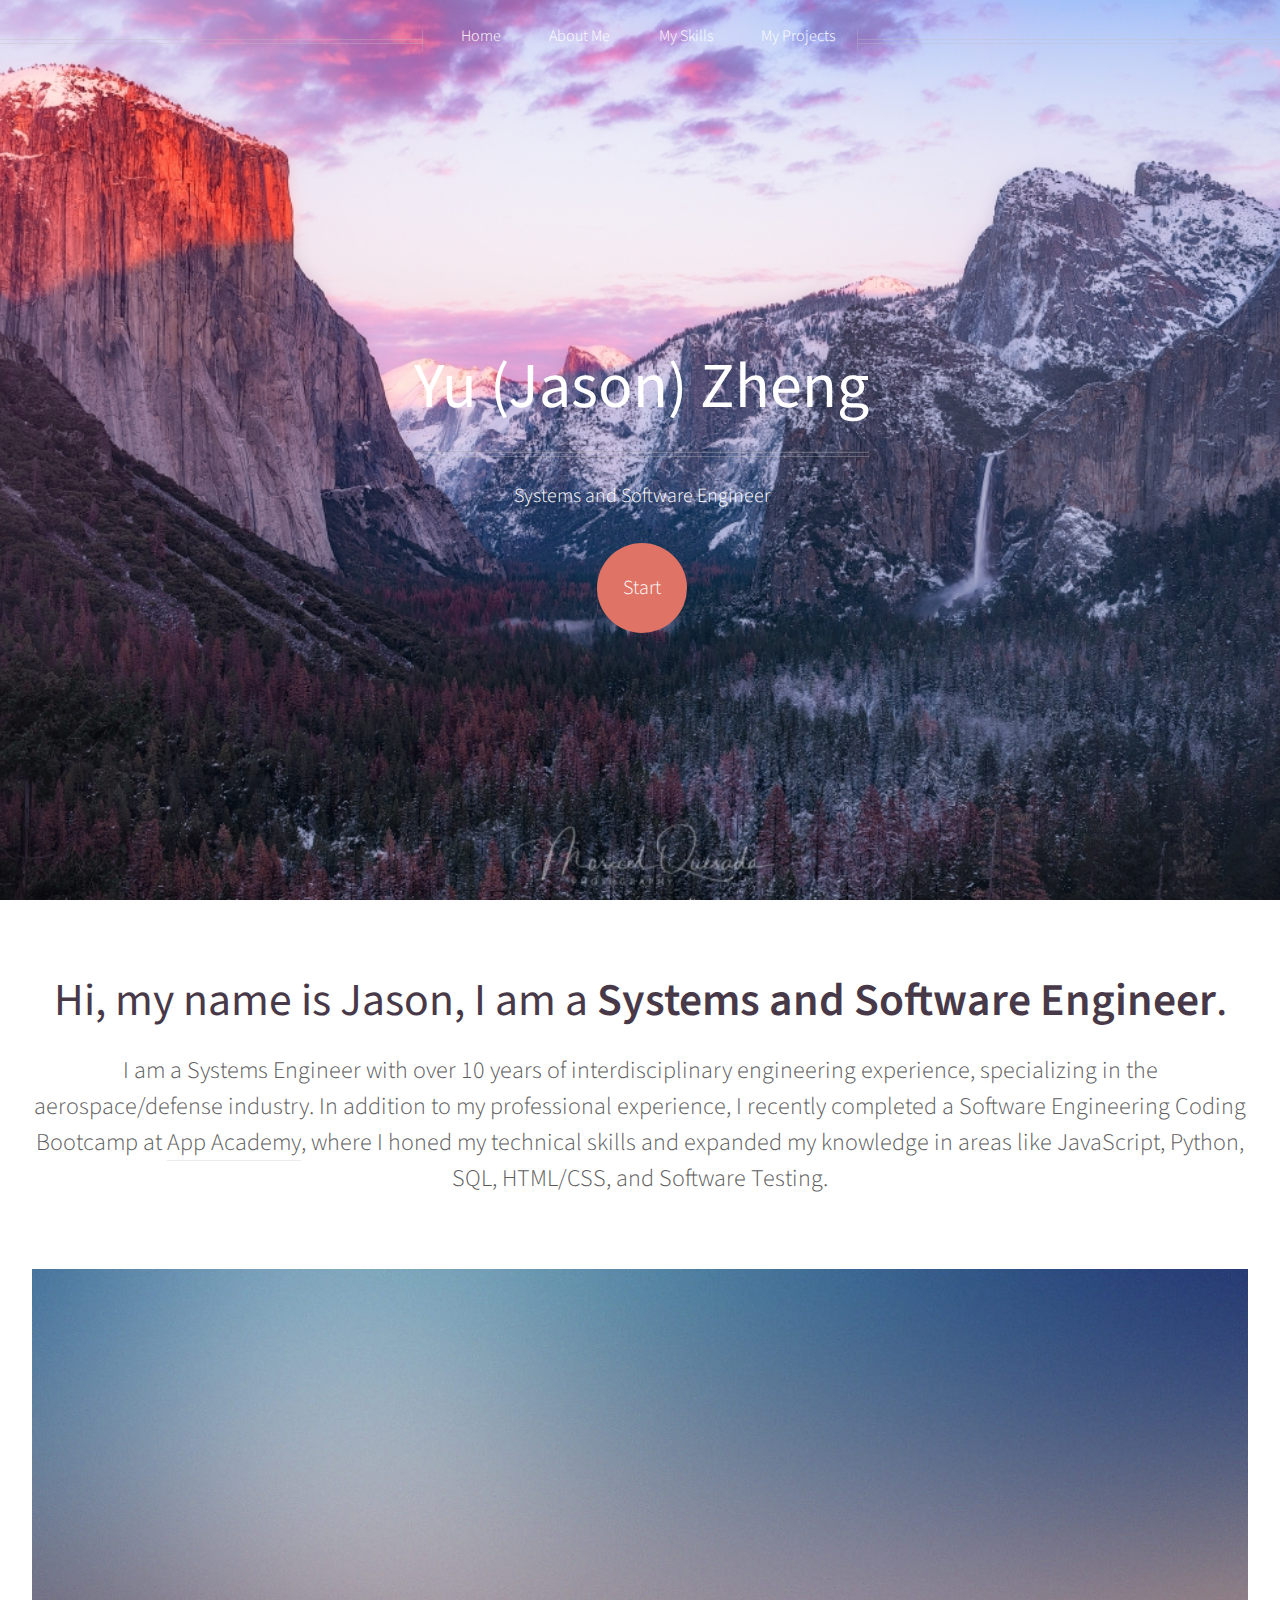
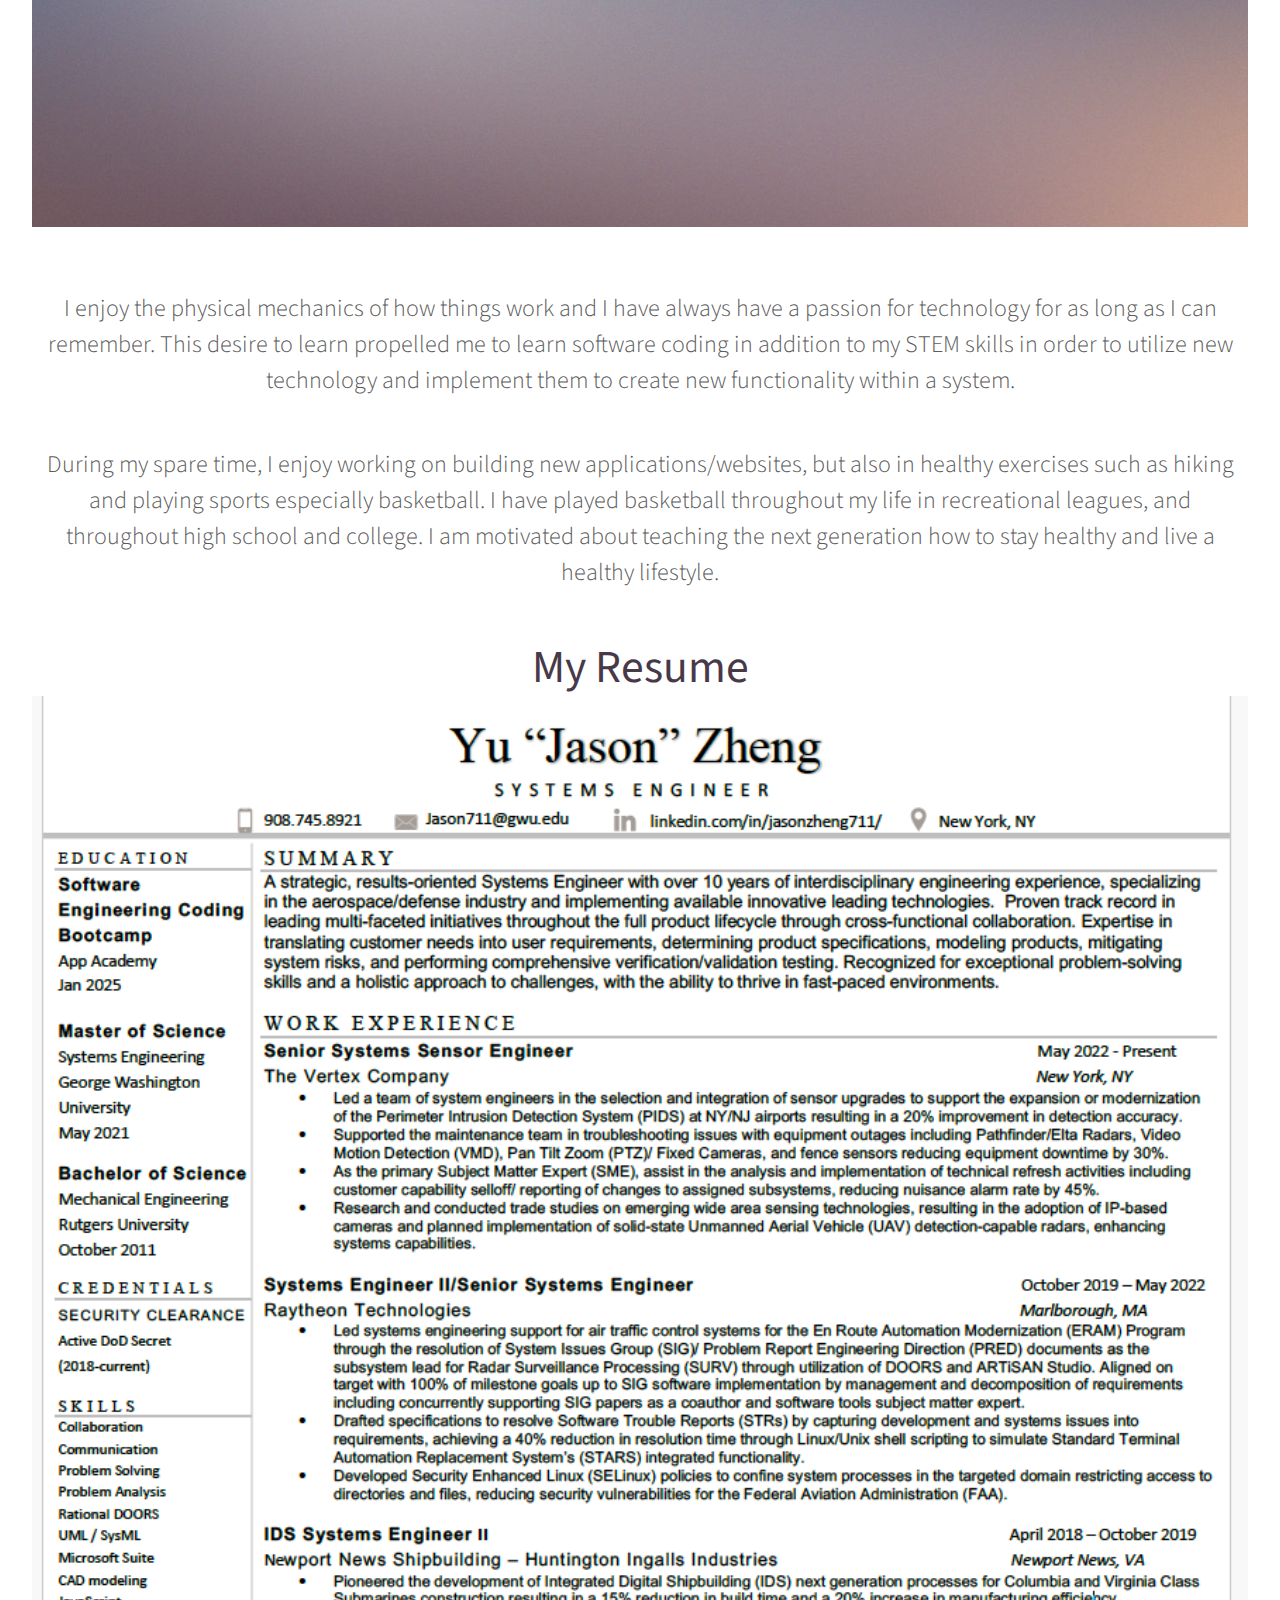
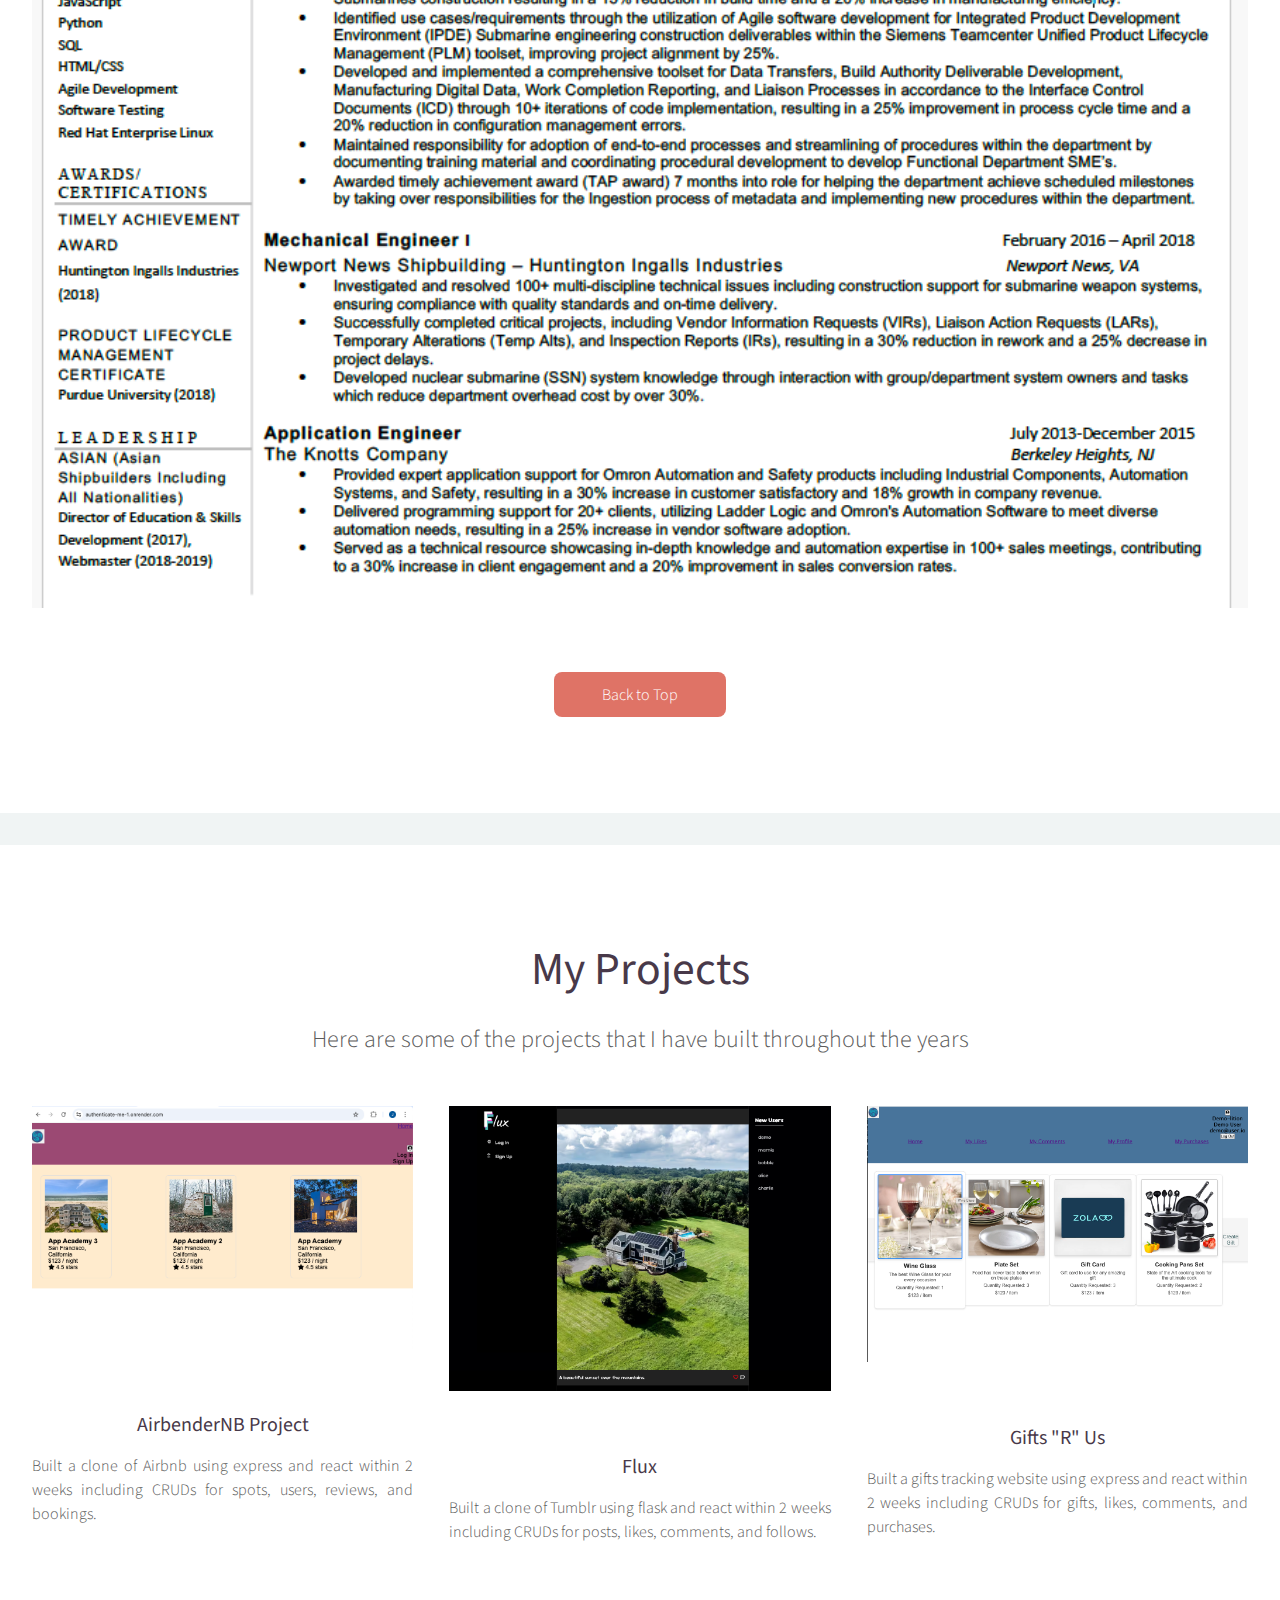
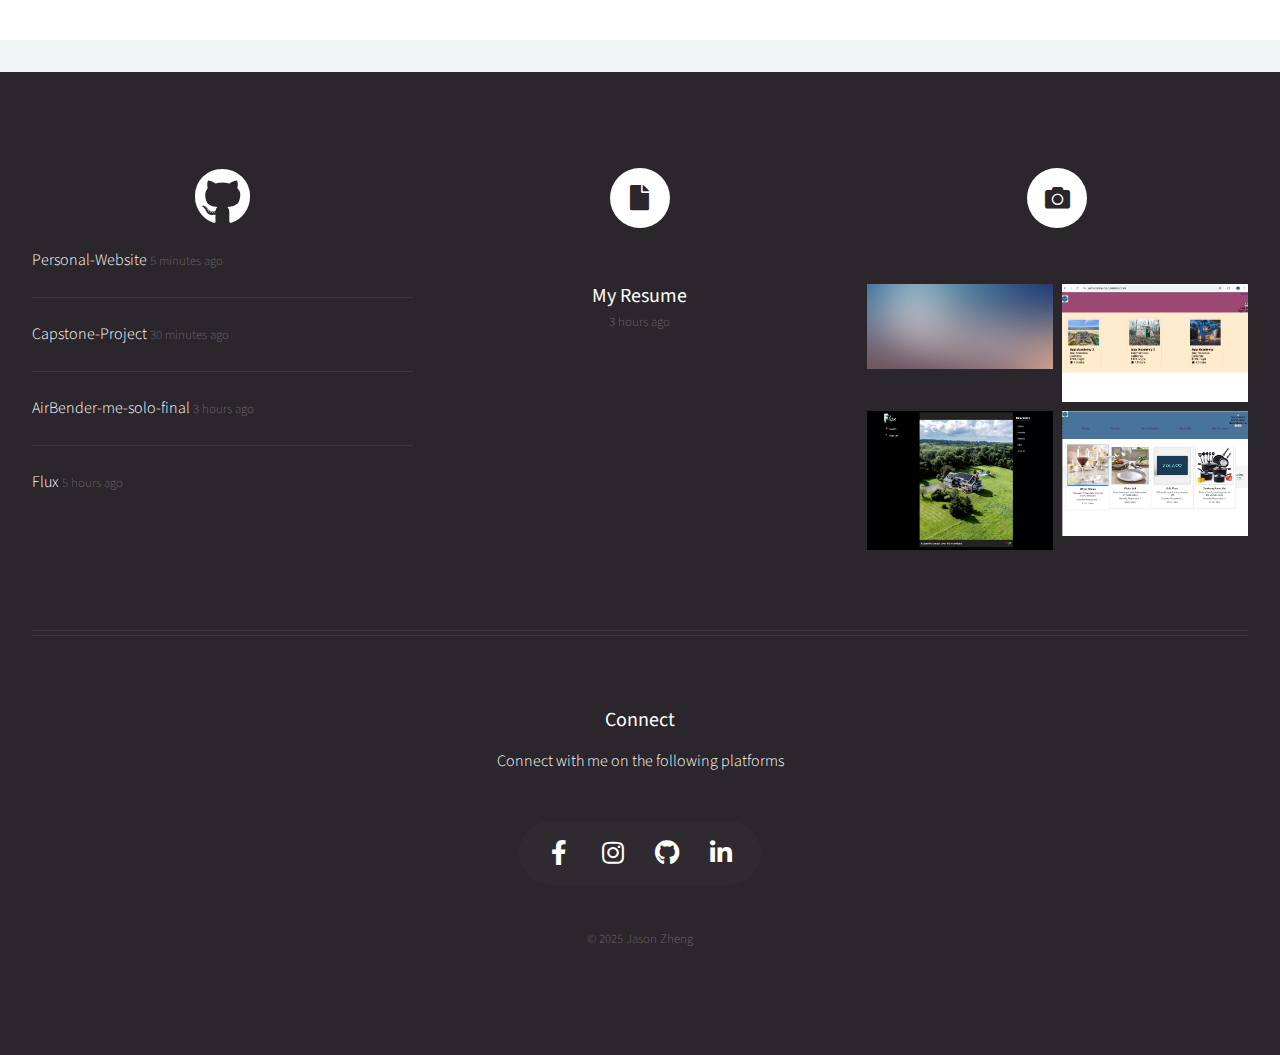
==== commit 71e54cd7: "first commit" ====
--- a/index.html
+++ b/index.html
@@ -214,22 +214,22 @@
           /></a>
           <header>
             <p>
-              Hi, my name is Jason Zheng and I am an Engineer with over 10 years
-              of experience, specializing in the aerospace/defense industry. I
-              enjoy the physical mechanics of how things work and I have always
-              have a passion for technology for as long as I can remember. This
-              desire to learn propelled me to learn software coding in addition
-              to my STEM skills in order to utilize new technology and implement
-              them to create new functionality within a system.
+              I enjoy the physical mechanics of how things work and I have
+              always have a passion for technology for as long as I can
+              remember. This desire to learn propelled me to learn software
+              coding in addition to my STEM skills in order to utilize new
+              technology and implement them to create new functionality within a
+              system.
             </p>
 
             <p>
               During my spare time, I enjoy working on building new
-              aplications/websites, but also in healthy exercises such as hiking
-              and playing sports especially basketball. I have played basketball
-              throughout my life in recreational leagues, and throughout high
-              school and college. I am motivated about teaching the next
-              generation how to stay healthy and live a healthy lifestyle.
+              applications/websites, but also in healthy exercises such as
+              hiking and playing sports especially basketball. I have played
+              basketball throughout my life in recreational leagues, and
+              throughout high school and college. I am motivated about teaching
+              the next generation how to stay healthy and live a healthy
+              lifestyle.
             </p>
             <h2>
               <a
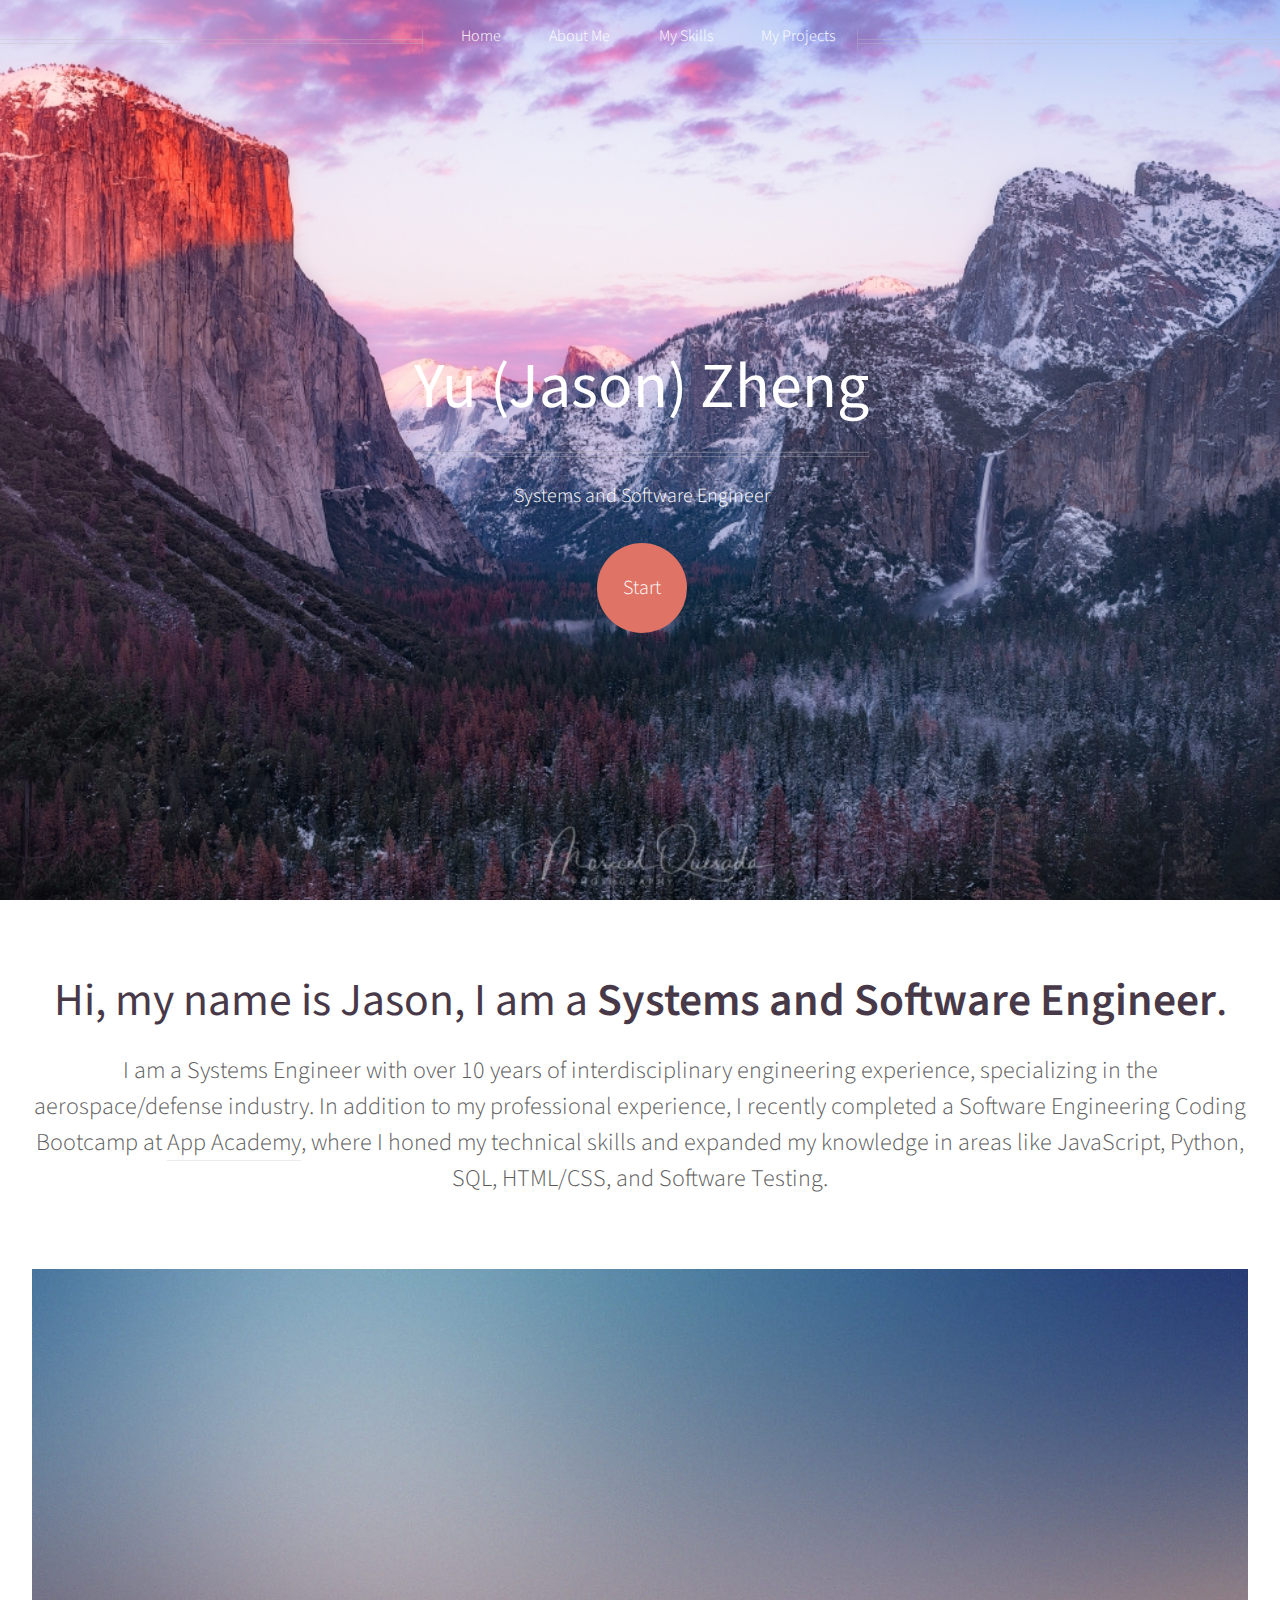
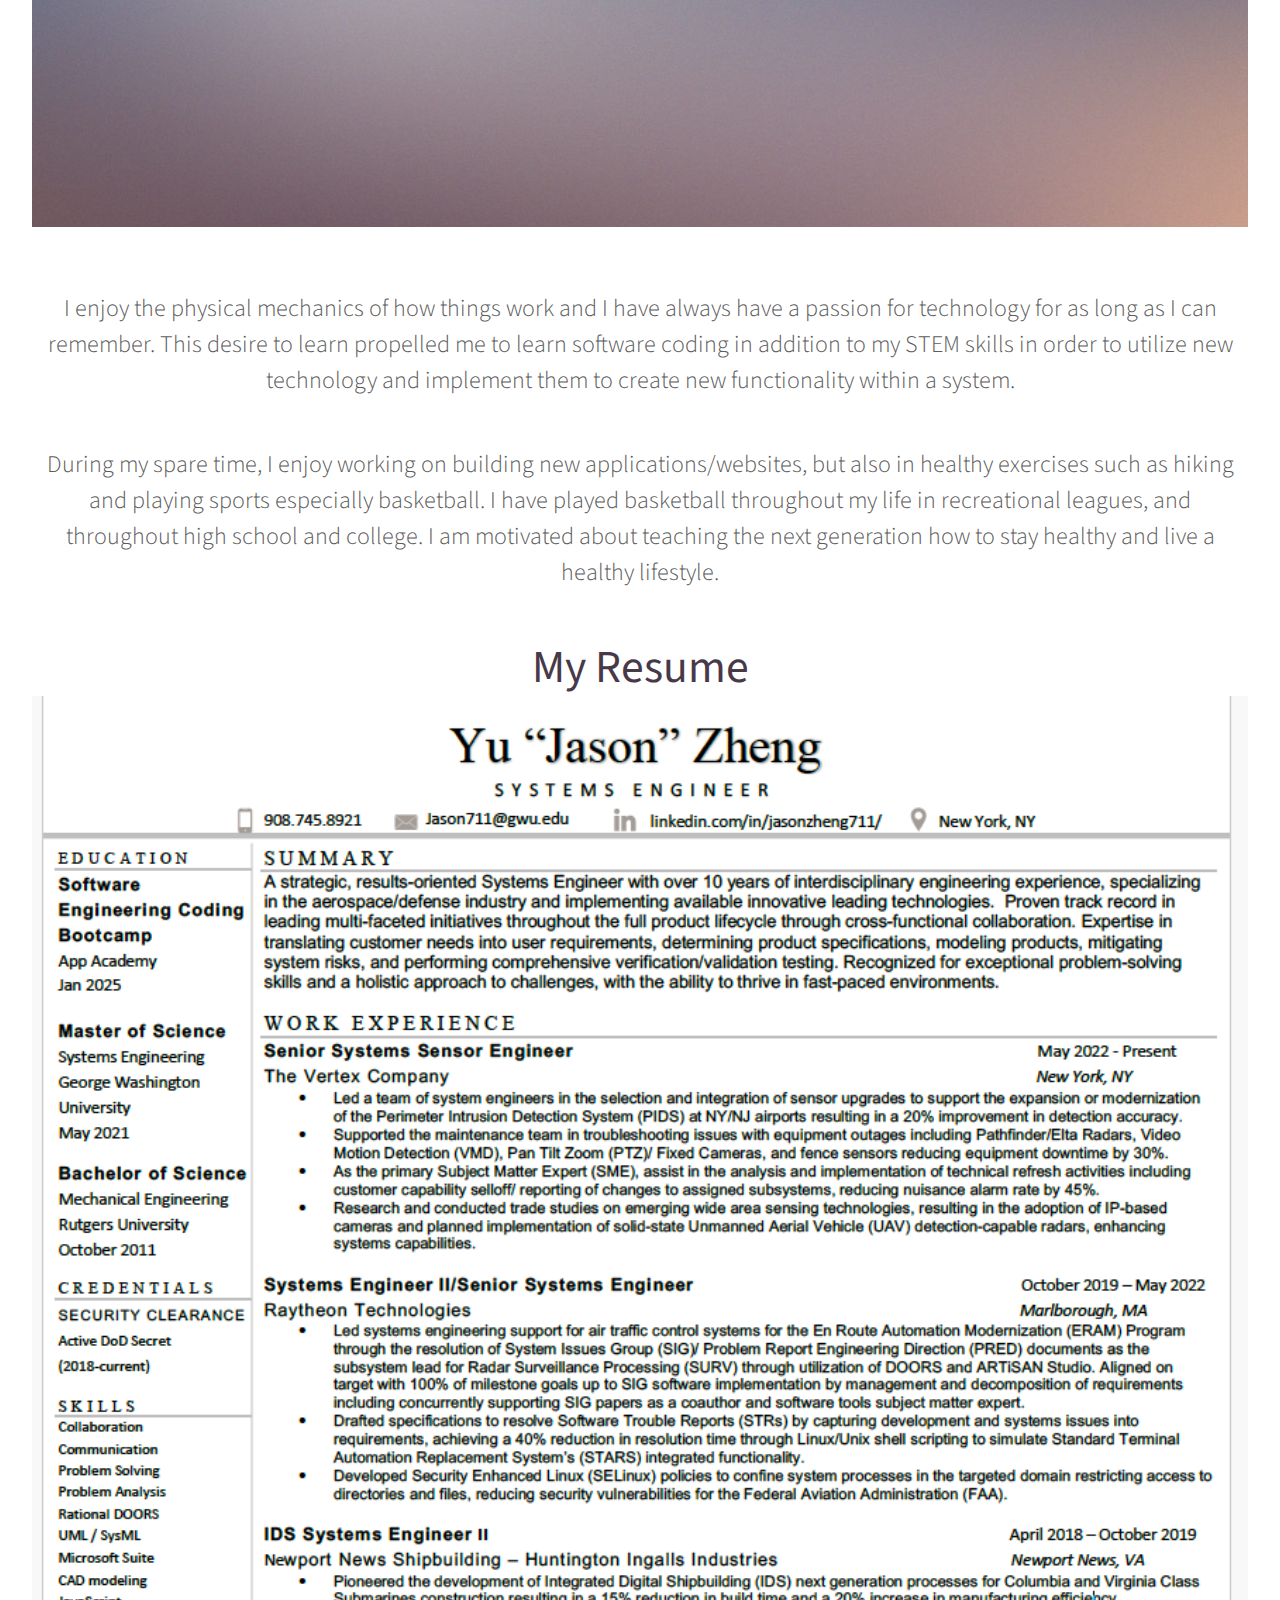
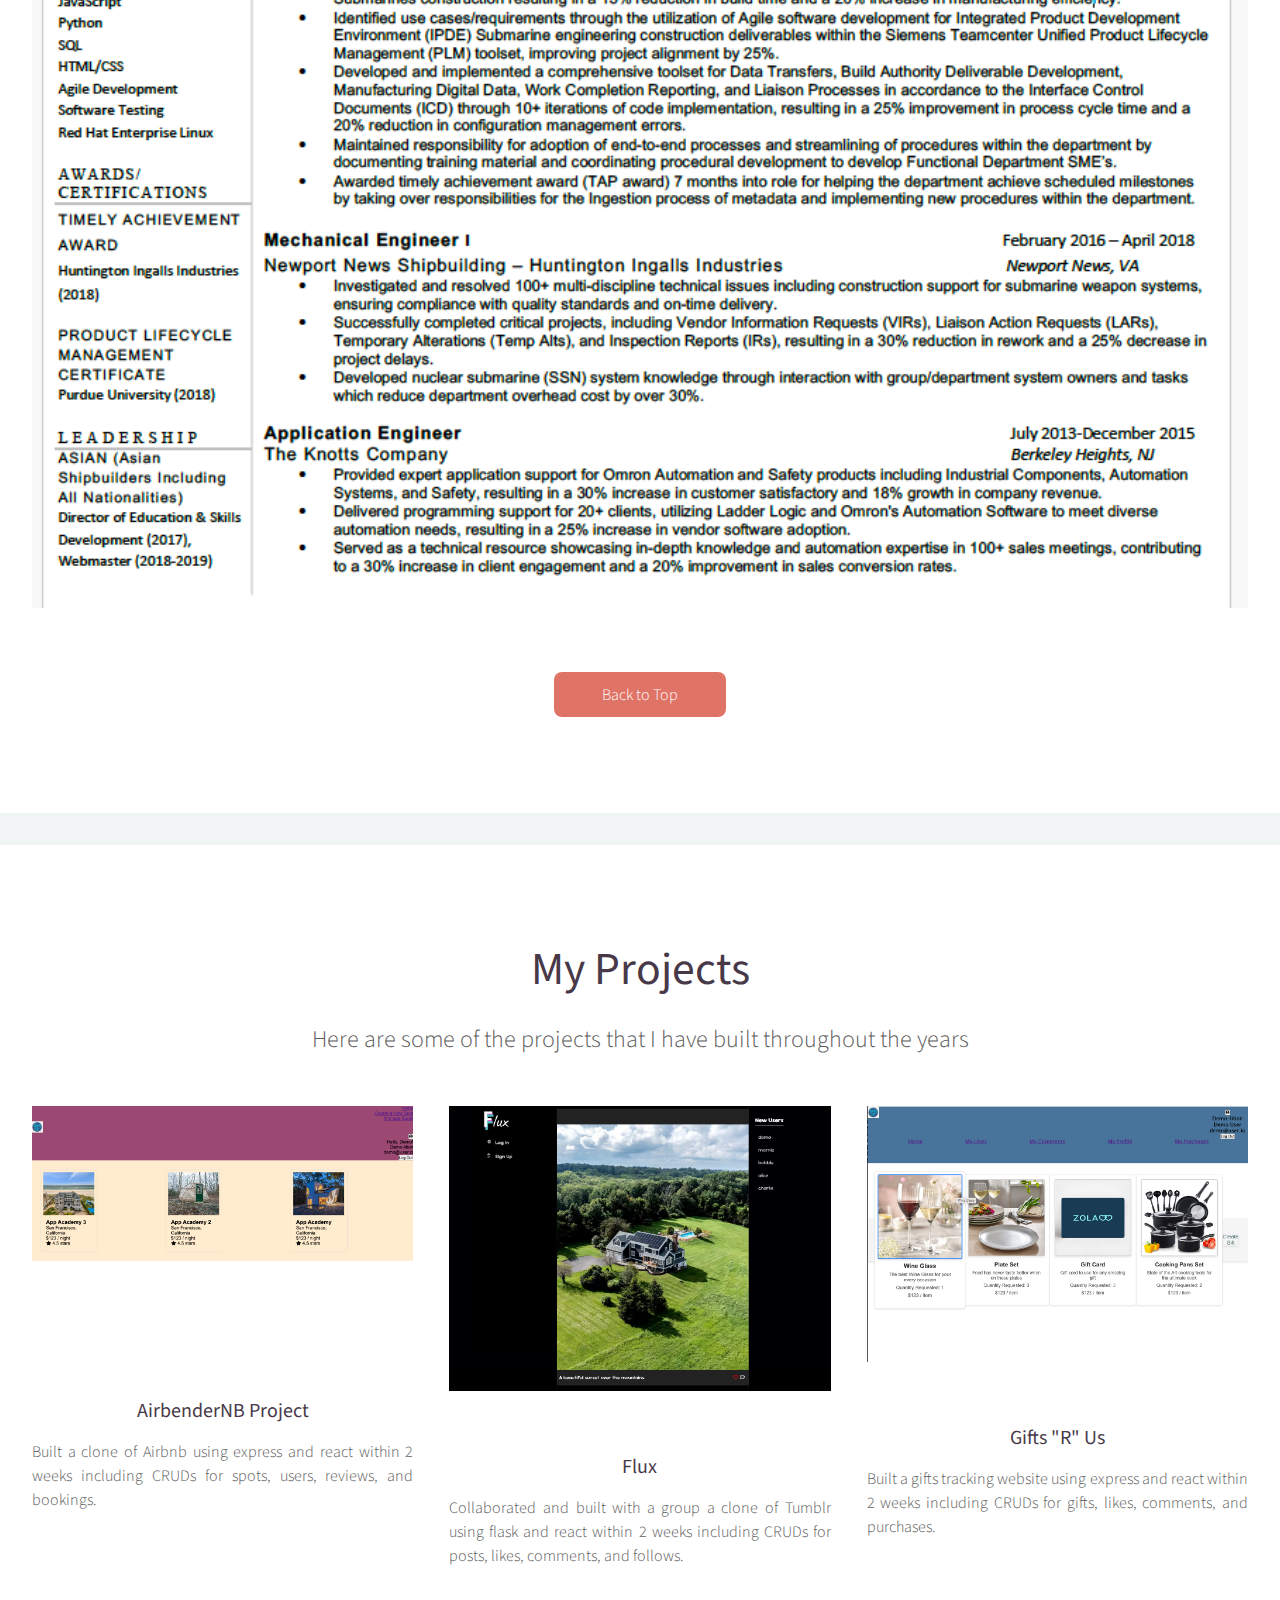
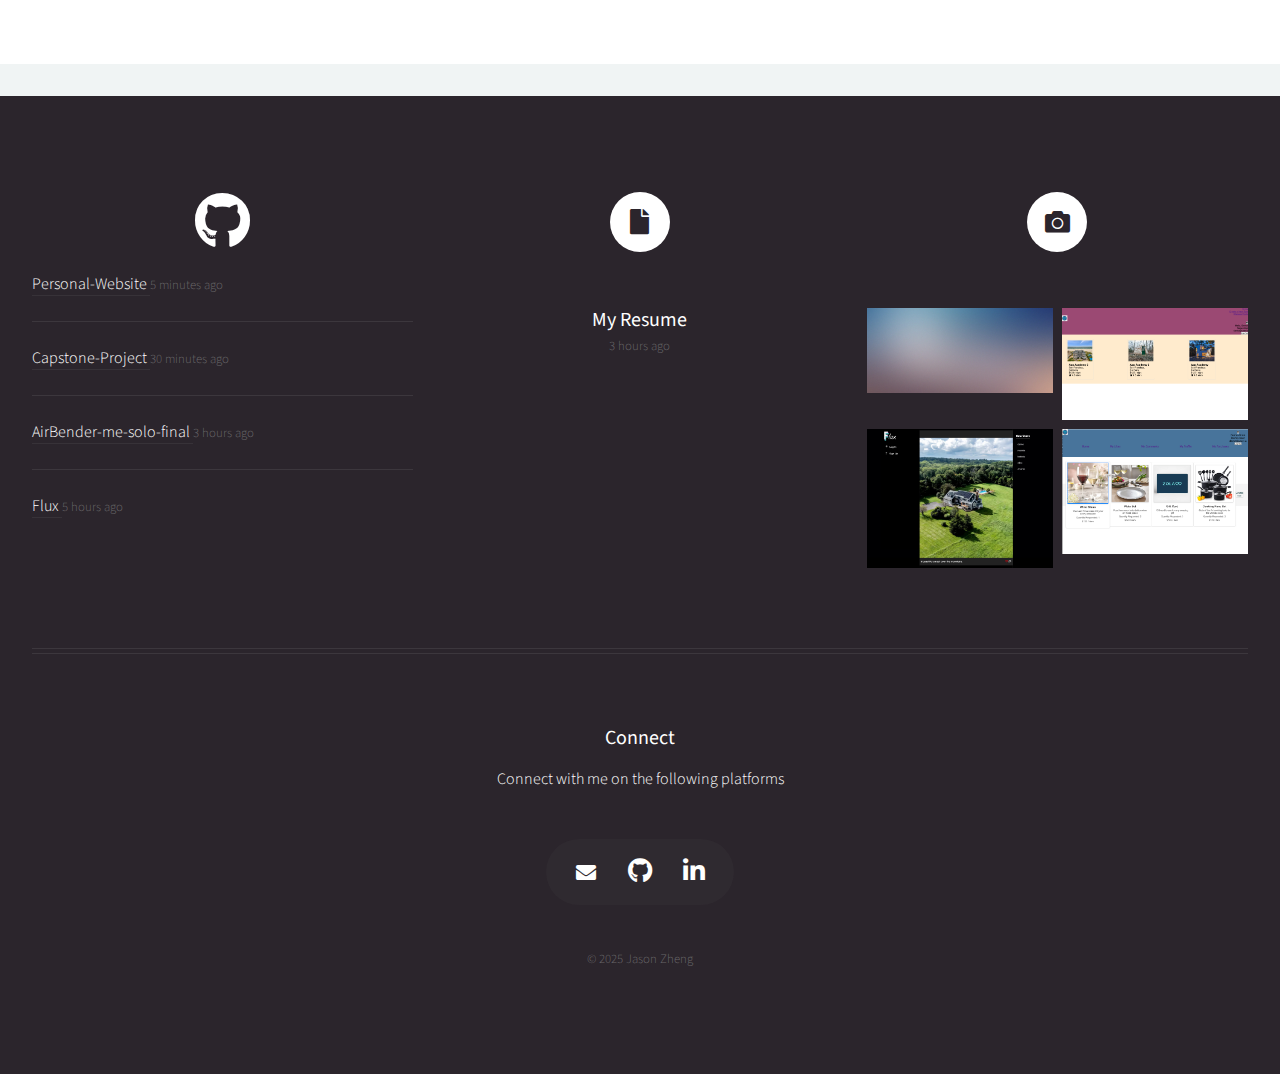
==== commit bddd59cc: "final commit" ====
--- a/index.html
+++ b/index.html
@@ -288,8 +288,9 @@
                 <h3><a href="https://flux-xvf3.onrender.com/">Flux</a></h3>
               </header>
               <p>
-                Built a clone of Tumblr using flask and react within 2 weeks
-                including CRUDs for posts, likes, comments, and follows.
+                Collaborated and built with a group a clone of Tumblr using
+                flask and react within 2 weeks including CRUDs for posts, likes,
+                comments, and follows.
               </p>
             </article>
             <article class="col-4 col-12-mobile special">
@@ -328,25 +329,33 @@
               <ul class="divided">
                 <li>
                   <article class="tweet">
-                    Personal-Website
+                    <a href="https://github.com/Jayz71189/Personal-Website">
+                      Personal-Website
+                    </a>
                     <span class="timestamp">5 minutes ago</span>
                   </article>
                 </li>
                 <li>
                   <article class="tweet">
-                    Capstone-Project
+                    <a href="https://github.com/Jayz71189/Capstone-Project">
+                      Capstone-Project
+                    </a>
                     <span class="timestamp">30 minutes ago</span>
                   </article>
                 </li>
                 <li>
                   <article class="tweet">
-                    AirBender-me-solo-final
+                    <a
+                      href="https://github.com/Jayz71189/AirBender-me-solo-final"
+                    >
+                      AirBender-me-solo-final
+                    </a>
                     <span class="timestamp">3 hours ago</span>
                   </article>
                 </li>
                 <li>
                   <article class="tweet">
-                    Flux
+                    <a href="https://github.com/Jayz71189/Flux"> Flux </a>
                     <span class="timestamp">5 hours ago</span>
                   </article>
                 </li>
@@ -400,17 +409,21 @@
                   /></a>
                 </div>
                 <div class="col-6">
-                  <a href="#" class="image fit"
+                  <a
+                    href="https://authenticate-me-1.onrender.com/"
+                    class="image fit"
                     ><img src="images/pic17.jpg" alt=""
                   /></a>
                 </div>
                 <div class="col-6">
-                  <a href="#" class="image fit"
+                  <a href="https://flux-xvf3.onrender.com/" class="image fit"
                     ><img src="images/pic18.jpg" alt=""
                   /></a>
                 </div>
                 <div class="col-6">
-                  <a href="#" class="image fit"
+                  <a
+                    href="https://capstone-project-g5gi.onrender.com"
+                    class="image fit"
                     ><img src="images/pic19.jpg" alt=""
                   /></a>
                 </div>
@@ -428,14 +441,12 @@
                 <p>Connect with me on the following platforms</p>
                 <ul class="icons">
                   <li>
-                    <a href="#" class="icon brands fa-facebook-f"
-                      ><span class="label">Facebook</span></a
+                    <a
+                      href="mailto:jayz71189@gmail.com"
+                      class="fas fa-envelope"
                     >
-                  </li>
-                  <li>
-                    <a href="#" class="icon brands fa-instagram"
-                      ><span class="label">Instagram</span></a
-                    >
+                      <span class="label"></span
+                    ></a>
                   </li>
                   <li>
                     <a
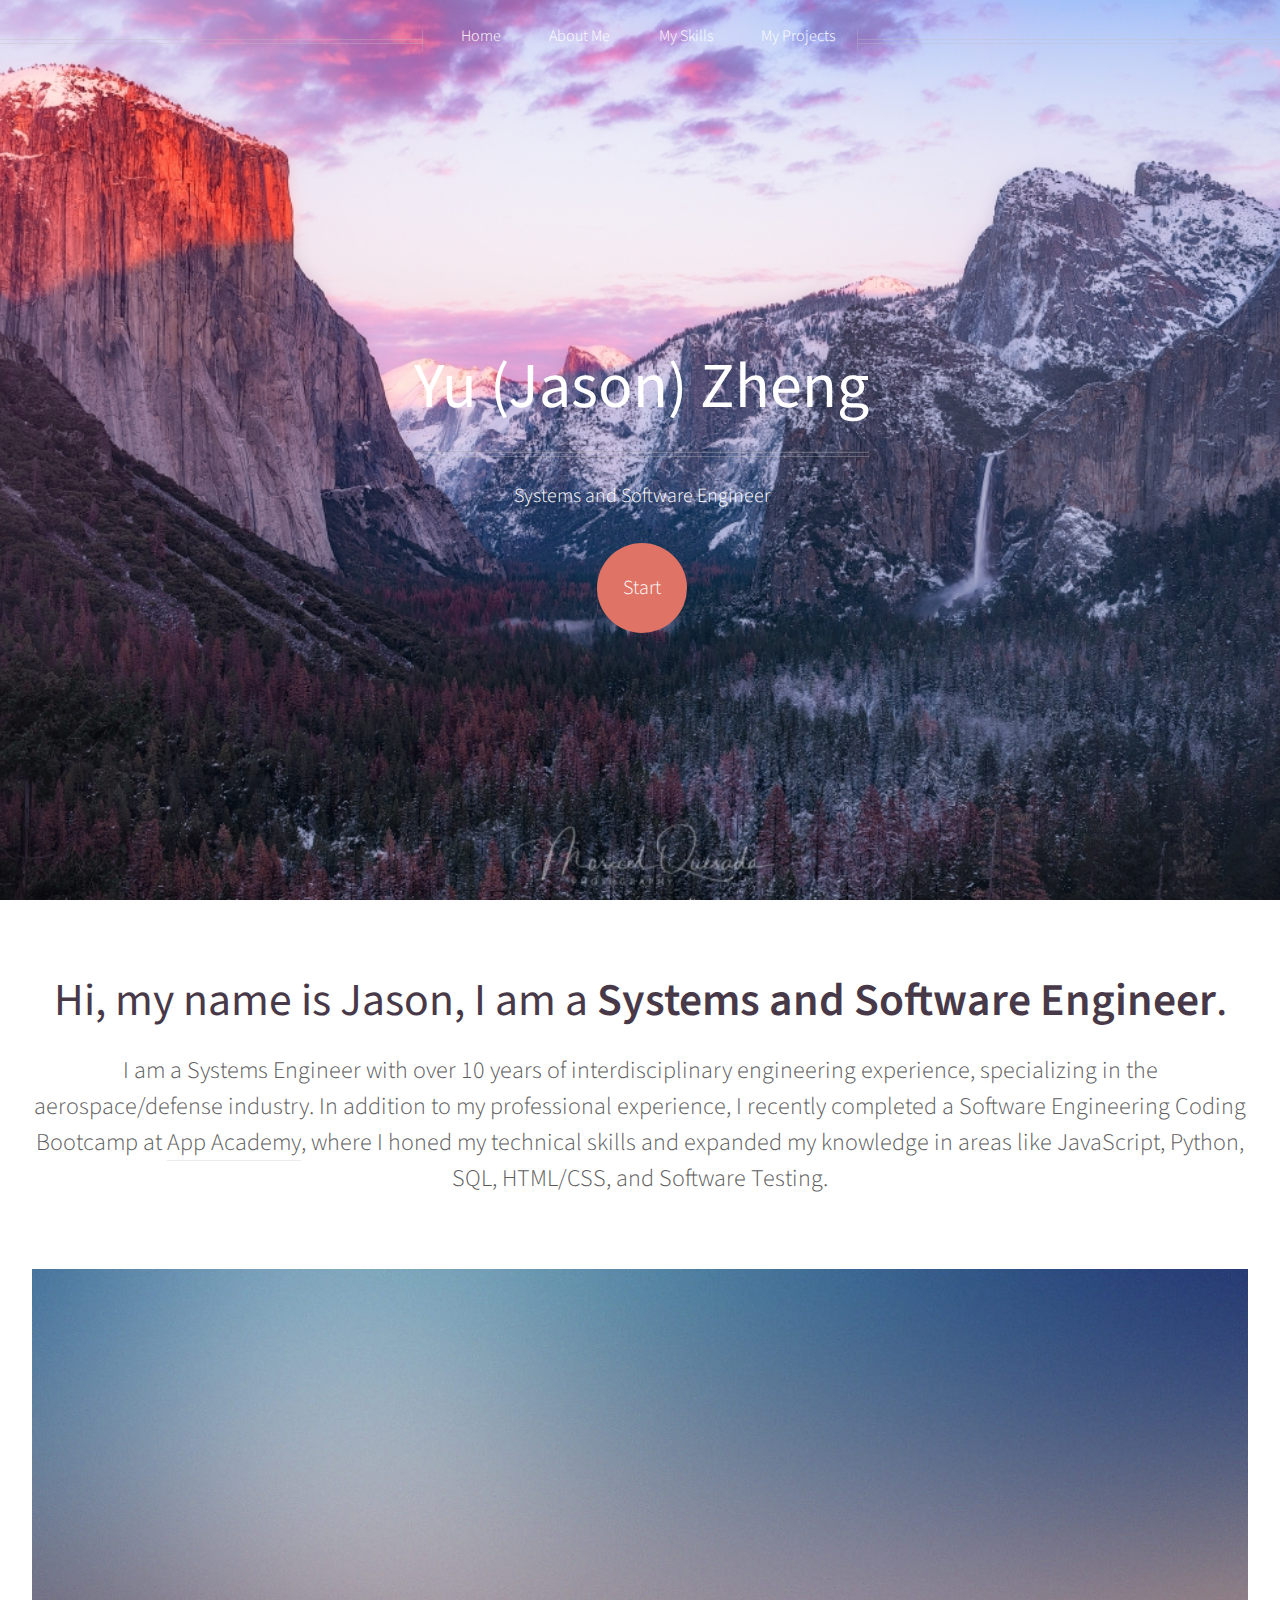
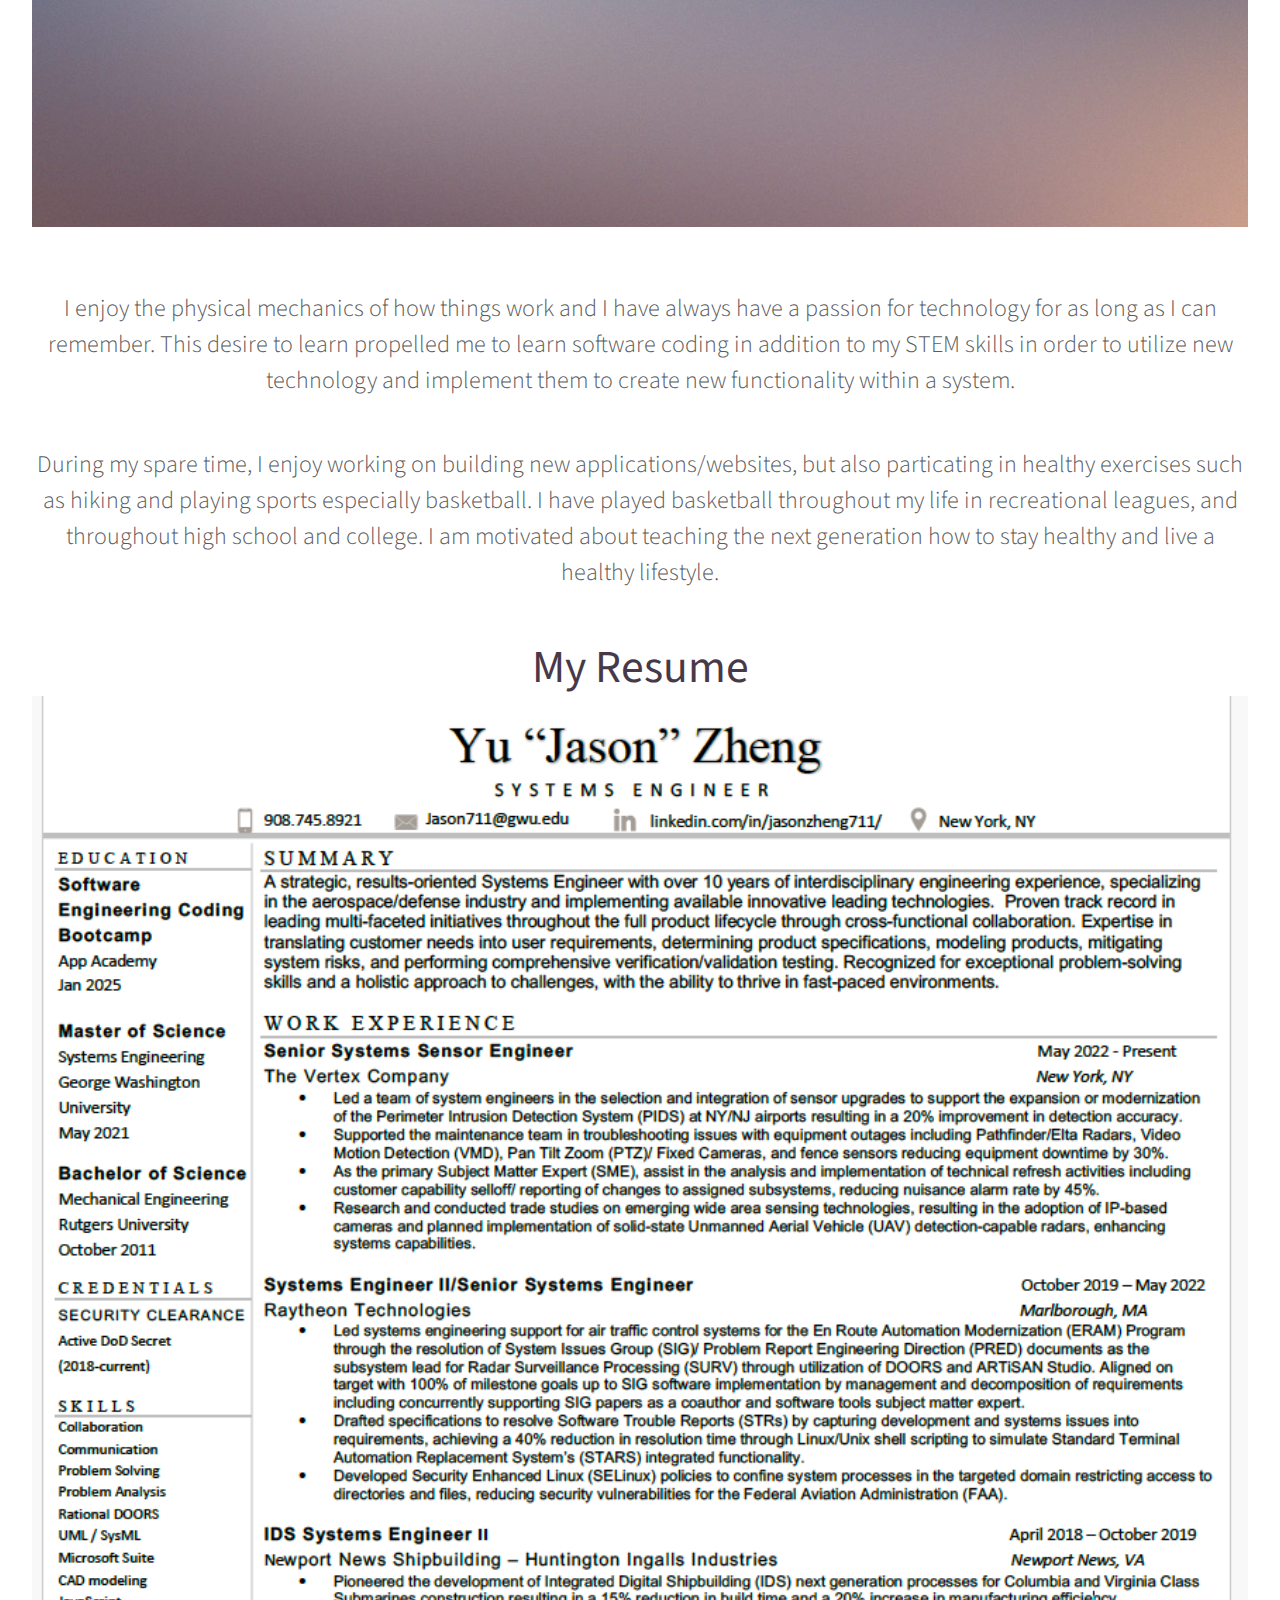
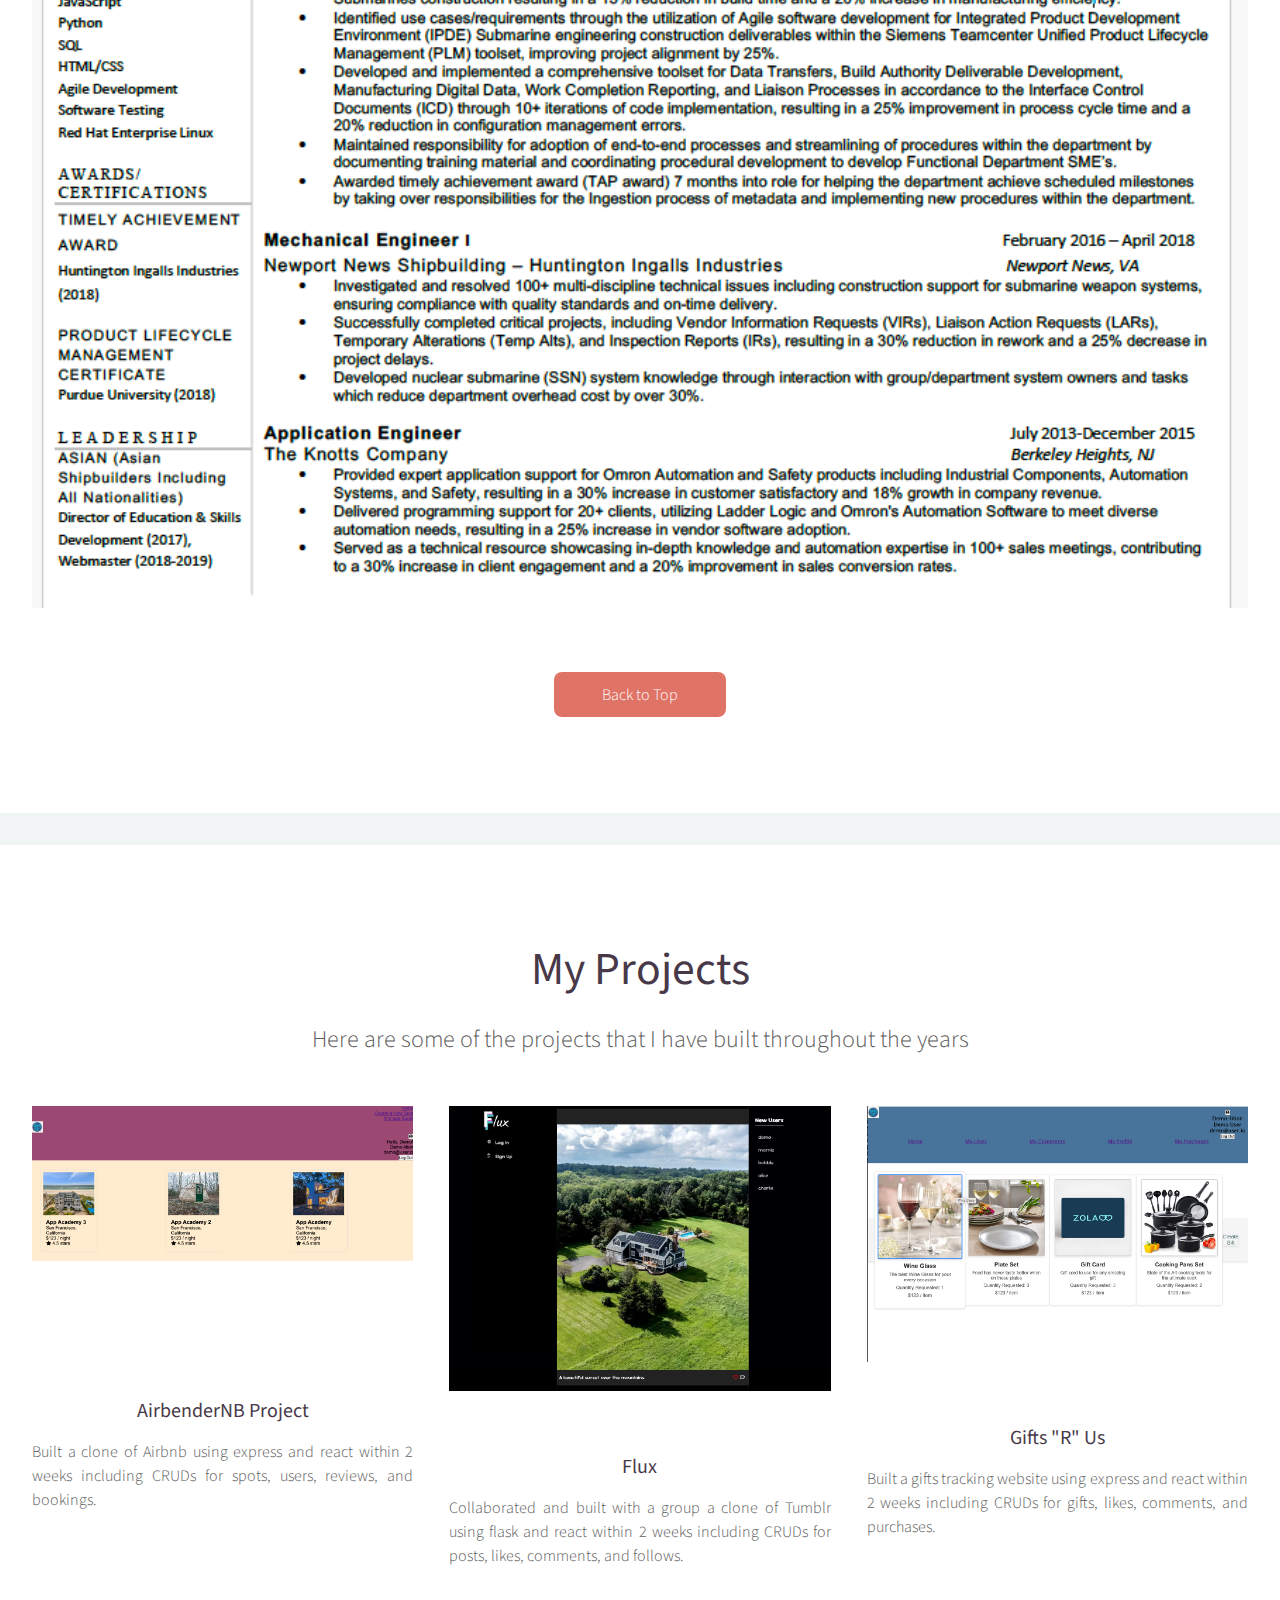
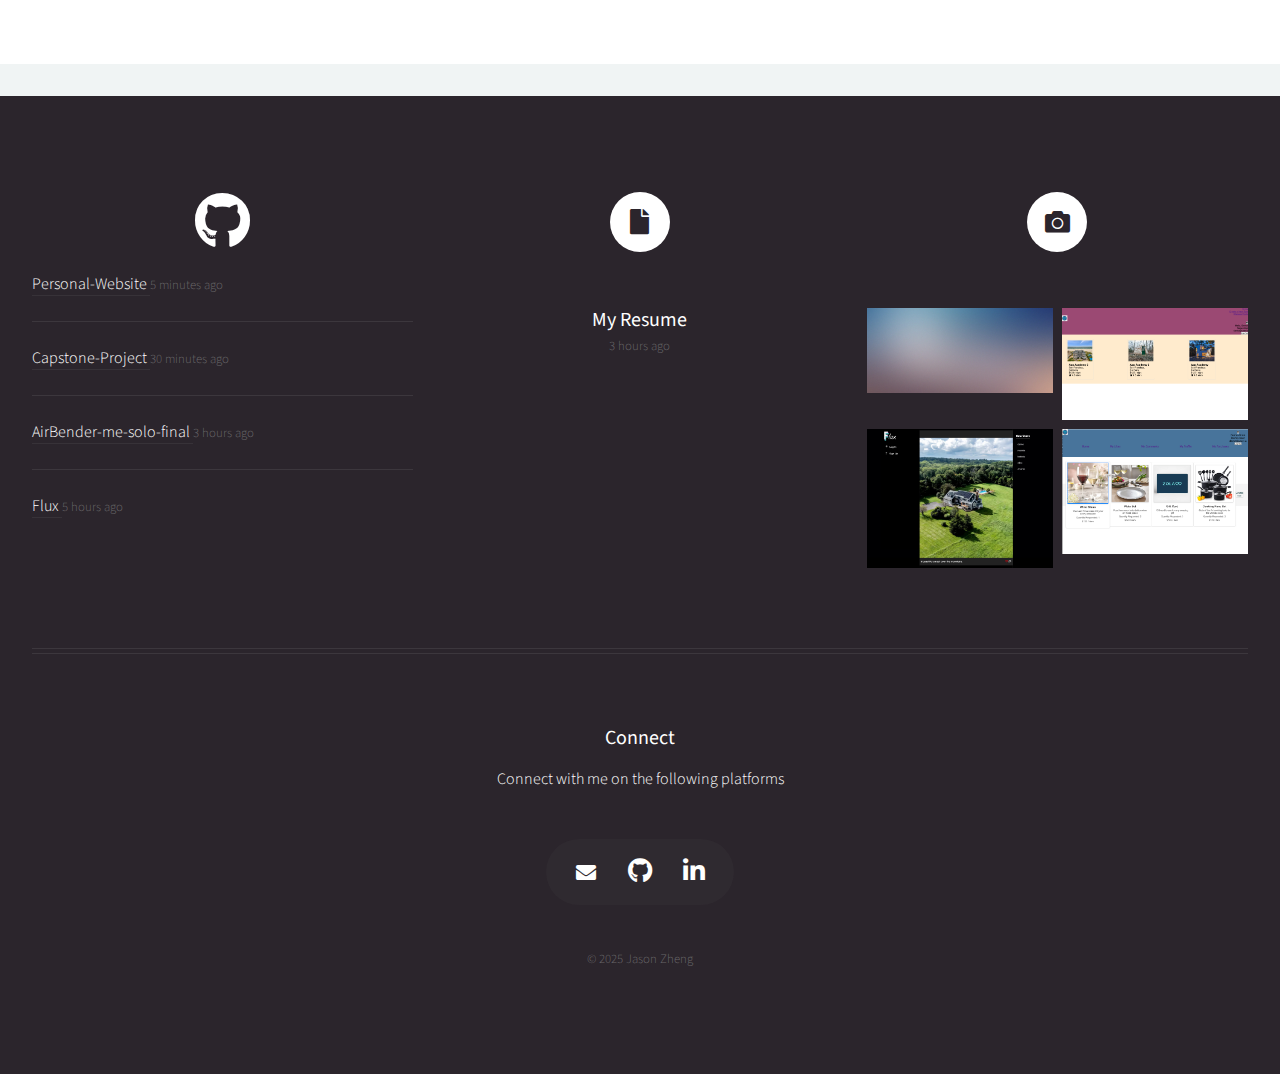
==== commit 0f839859: "final commit" ====
--- a/index.html
+++ b/index.html
@@ -224,9 +224,9 @@
 
             <p>
               During my spare time, I enjoy working on building new
-              applications/websites, but also in healthy exercises such as
-              hiking and playing sports especially basketball. I have played
-              basketball throughout my life in recreational leagues, and
+              applications/websites, but also particating in healthy exercises
+              such as hiking and playing sports especially basketball. I have
+              played basketball throughout my life in recreational leagues, and
               throughout high school and college. I am motivated about teaching
               the next generation how to stay healthy and live a healthy
               lifestyle.
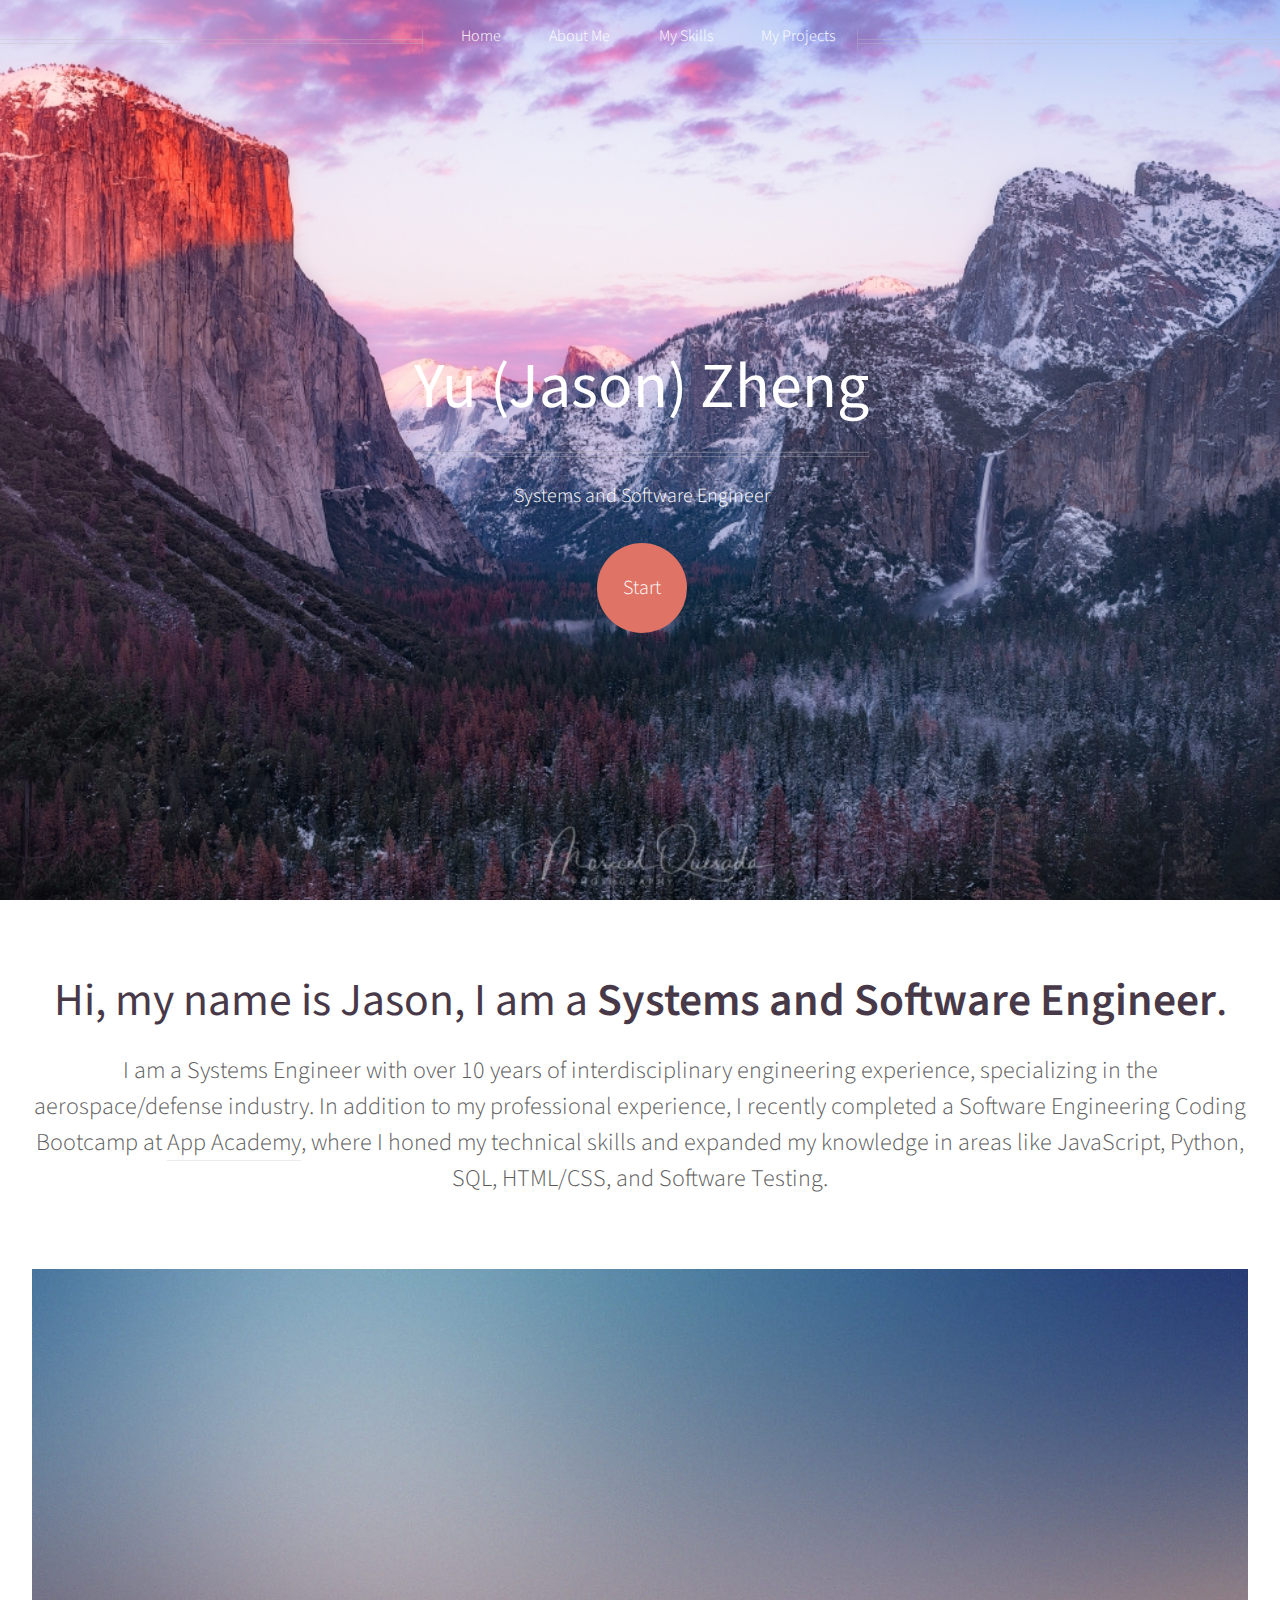
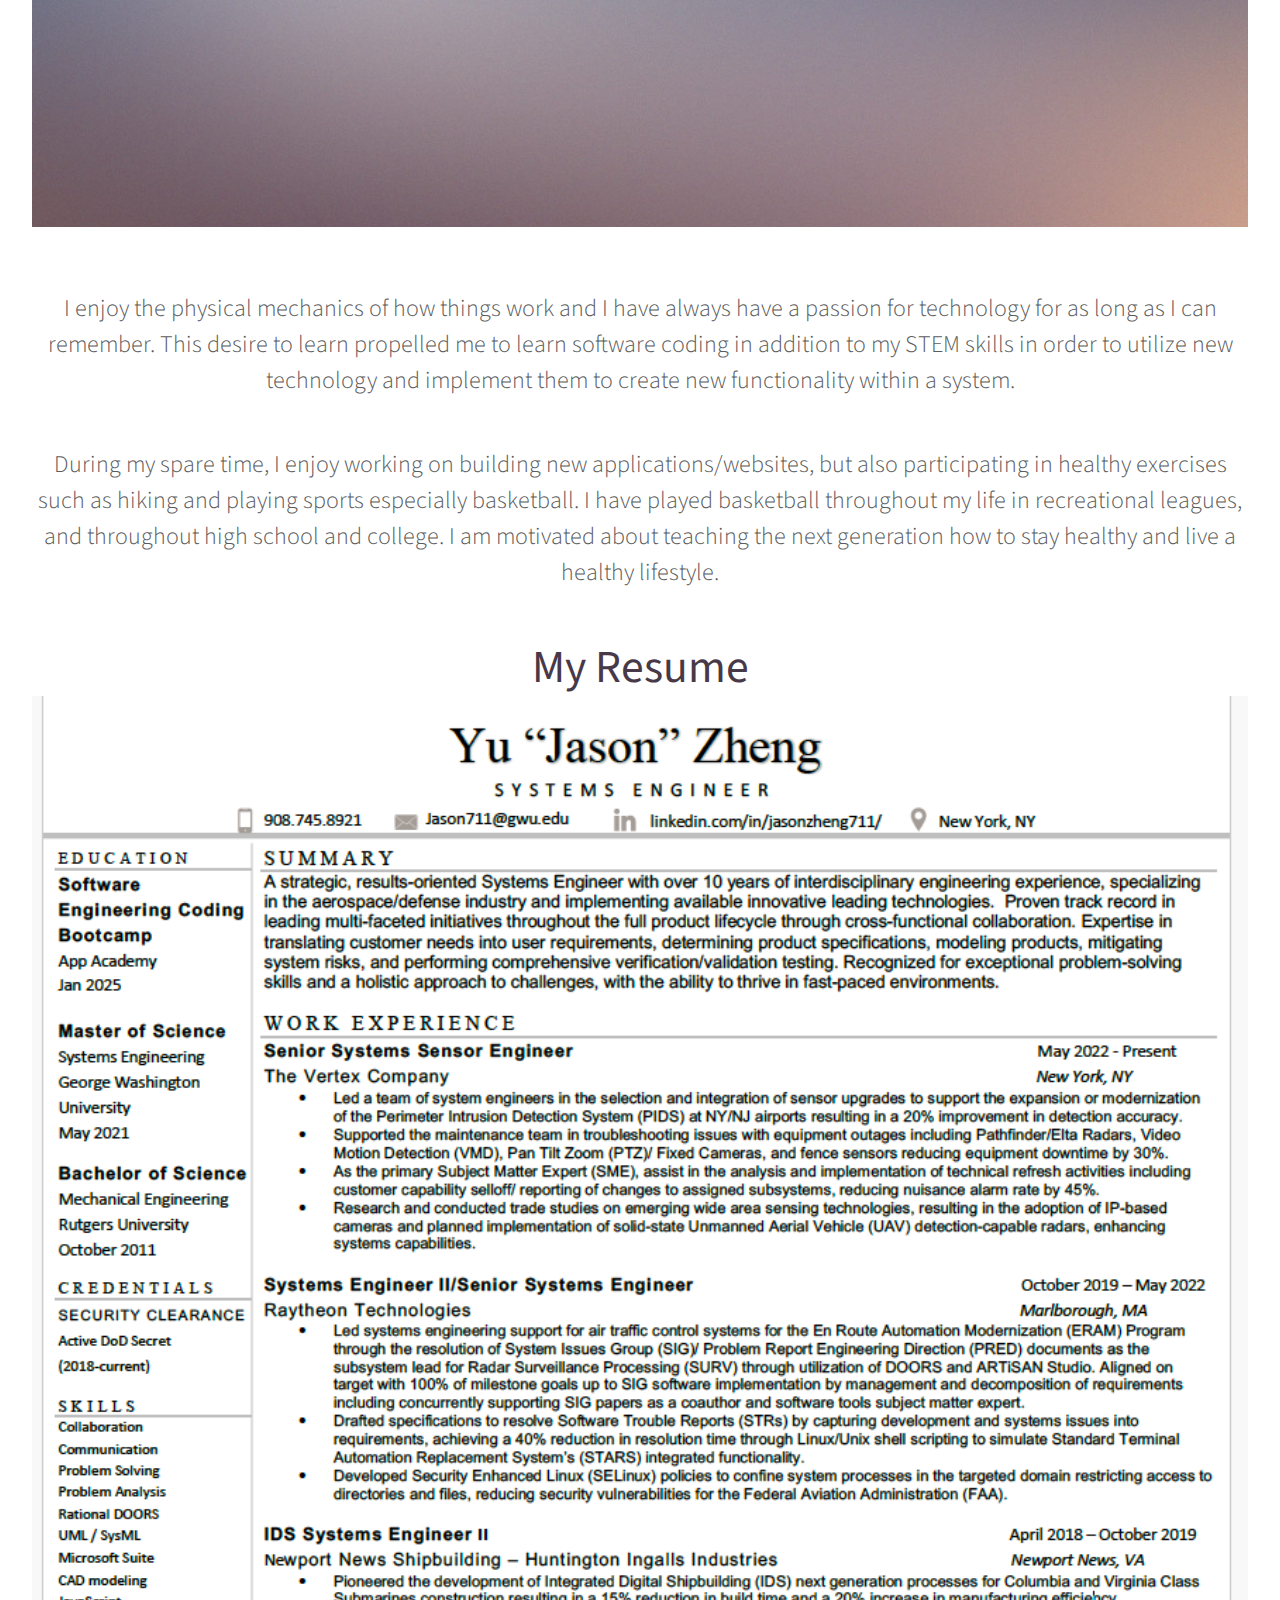
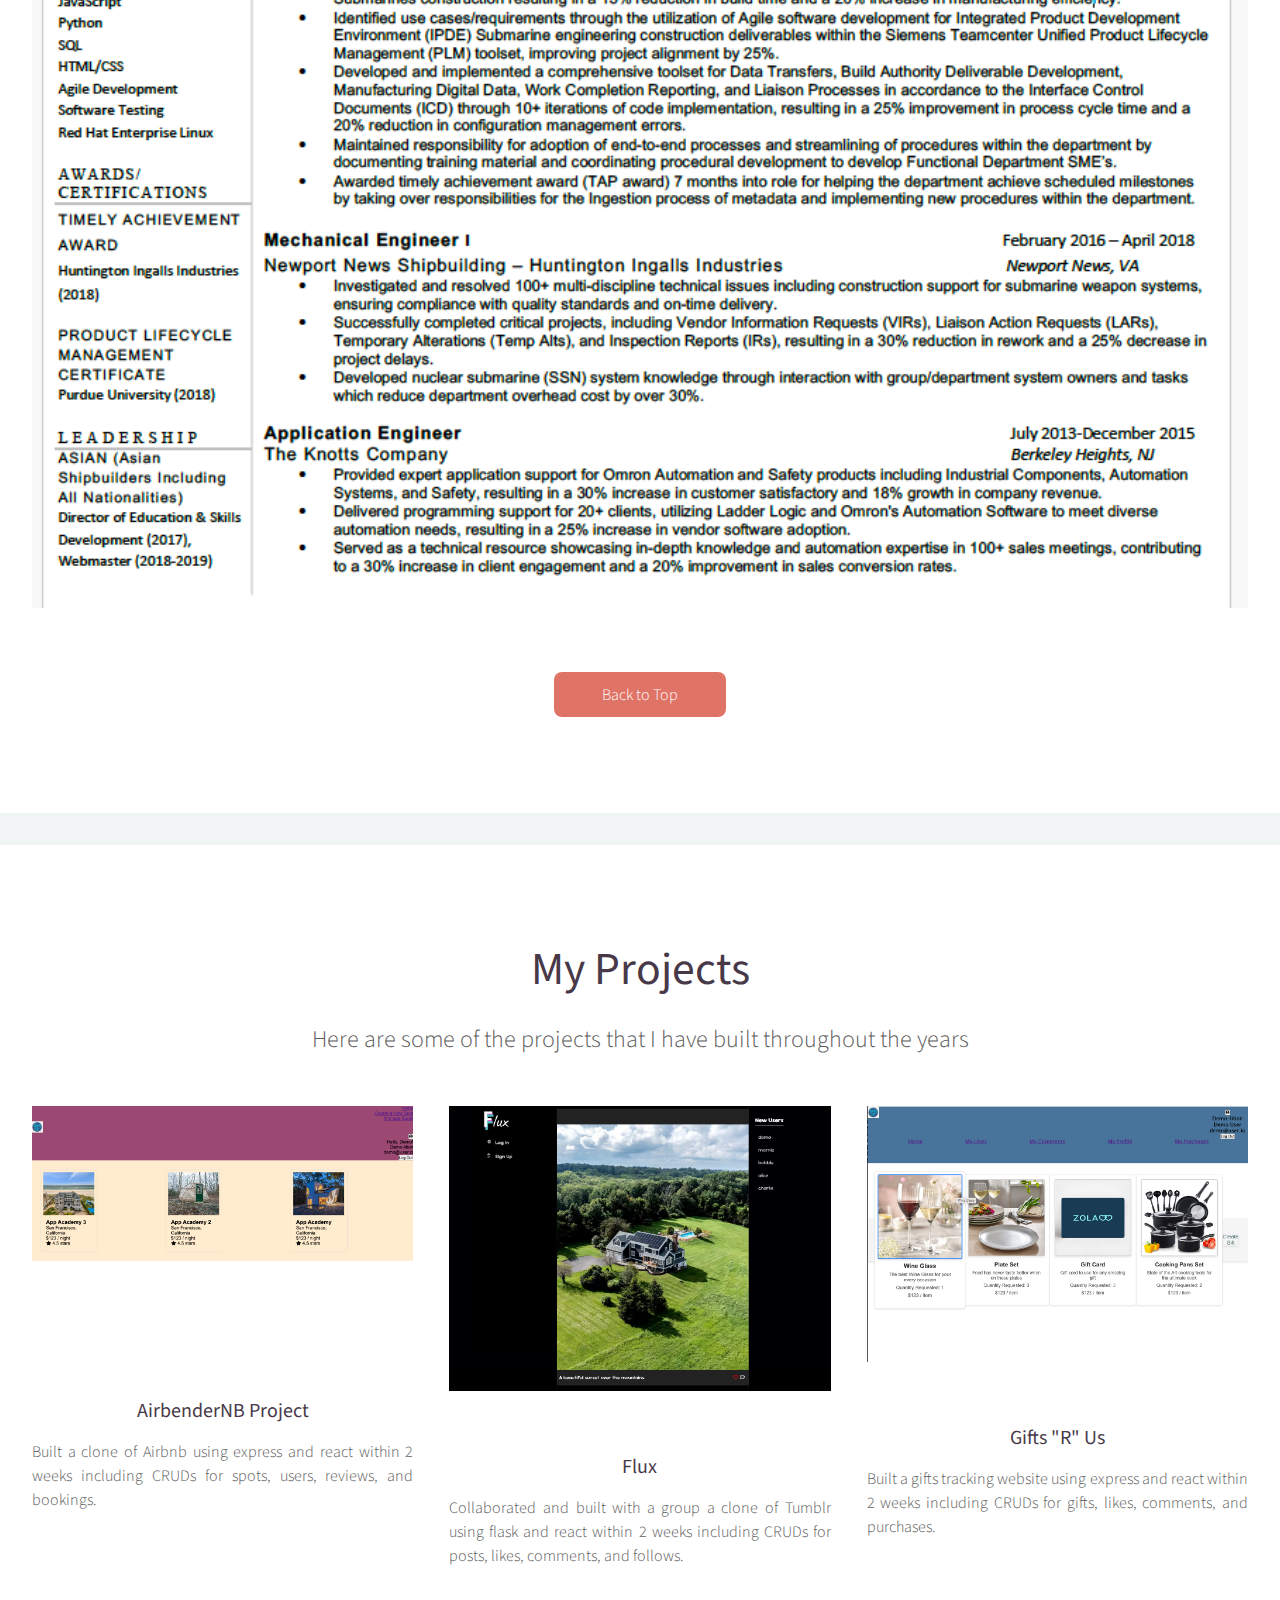
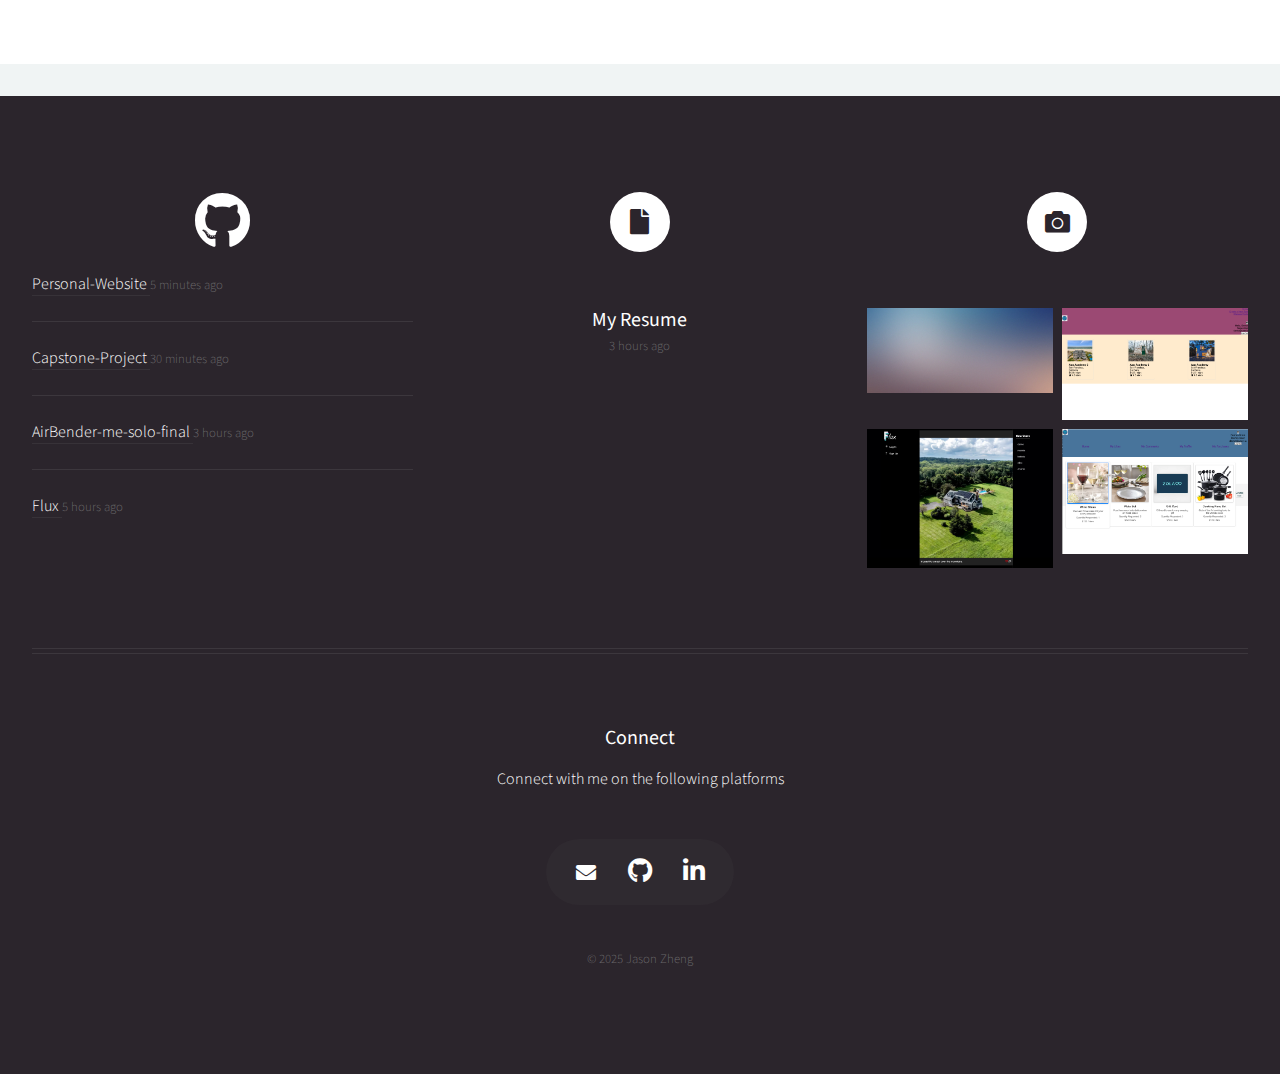
==== commit e4aef2de: "final commit" ====
--- a/index.html
+++ b/index.html
@@ -224,7 +224,7 @@
 
             <p>
               During my spare time, I enjoy working on building new
-              applications/websites, but also particating in healthy exercises
+              applications/websites, but also participating in healthy exercises
               such as hiking and playing sports especially basketball. I have
               played basketball throughout my life in recreational leagues, and
               throughout high school and college. I am motivated about teaching
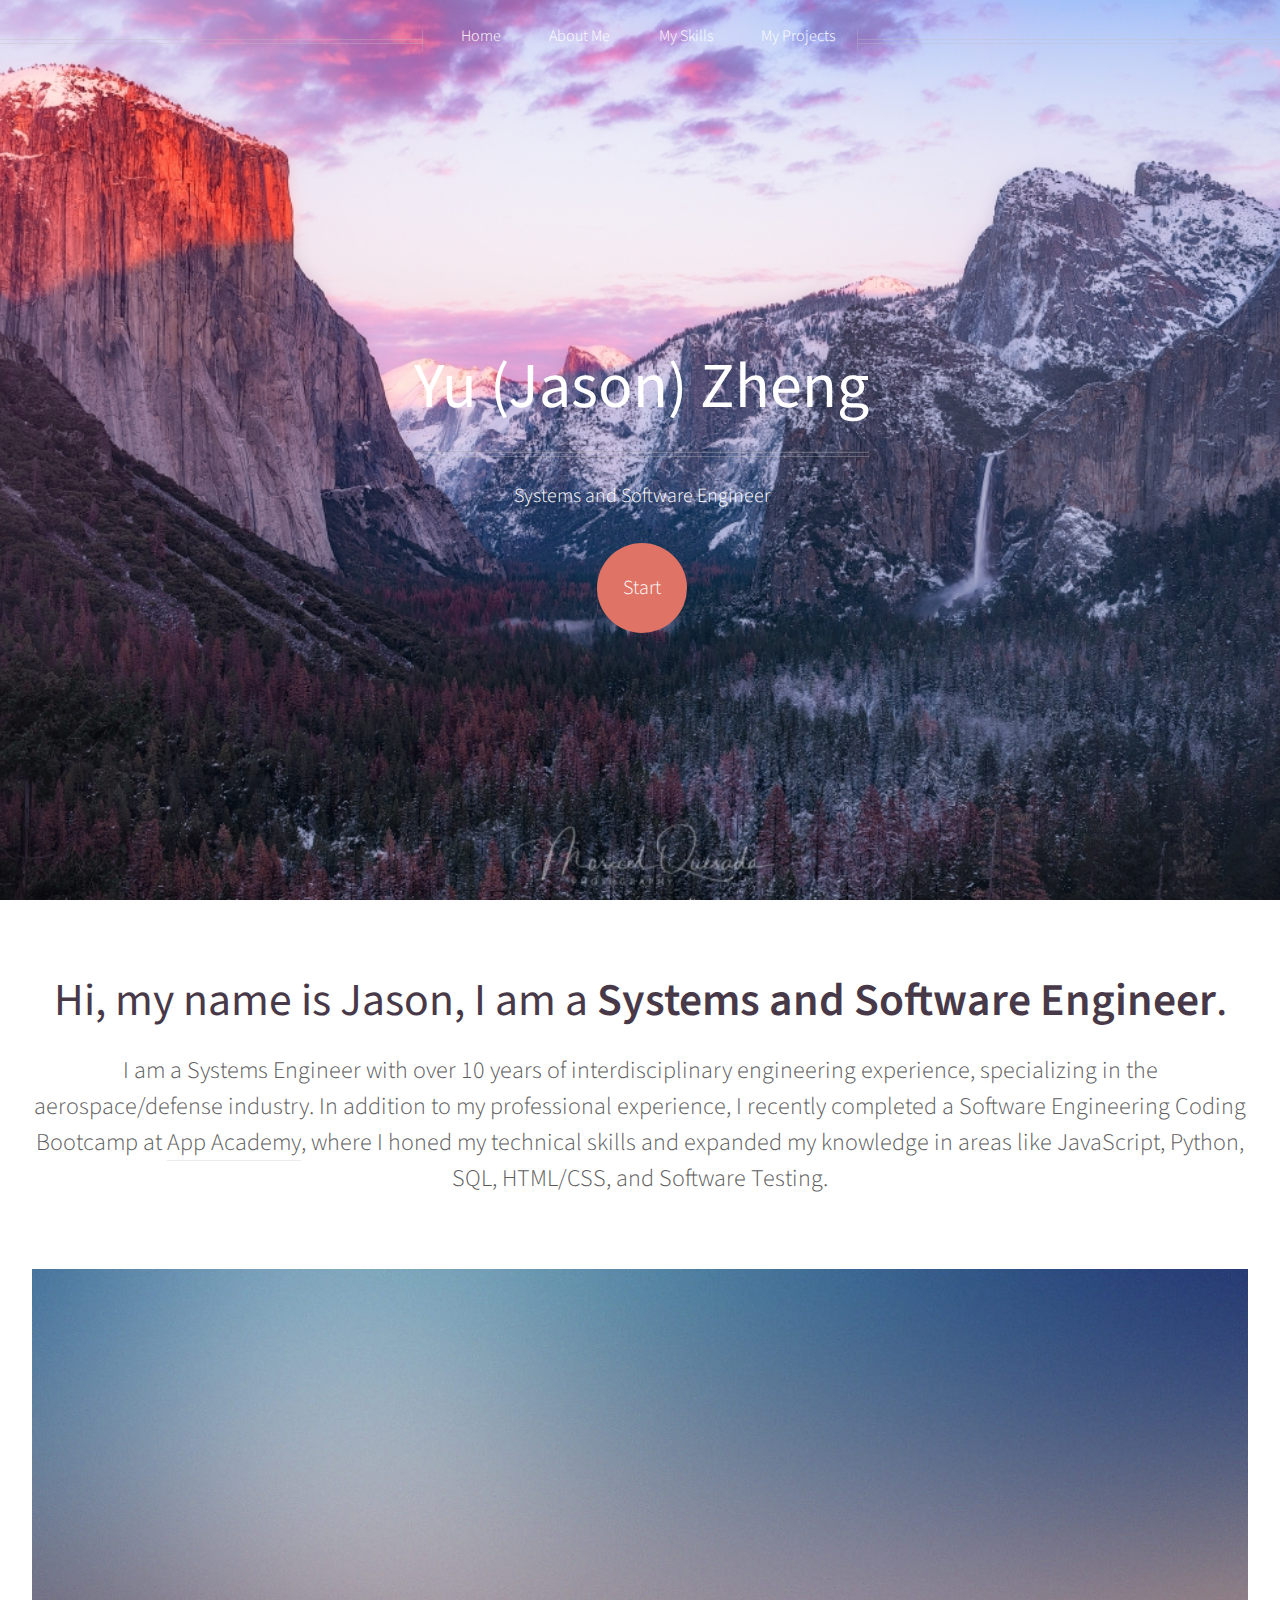
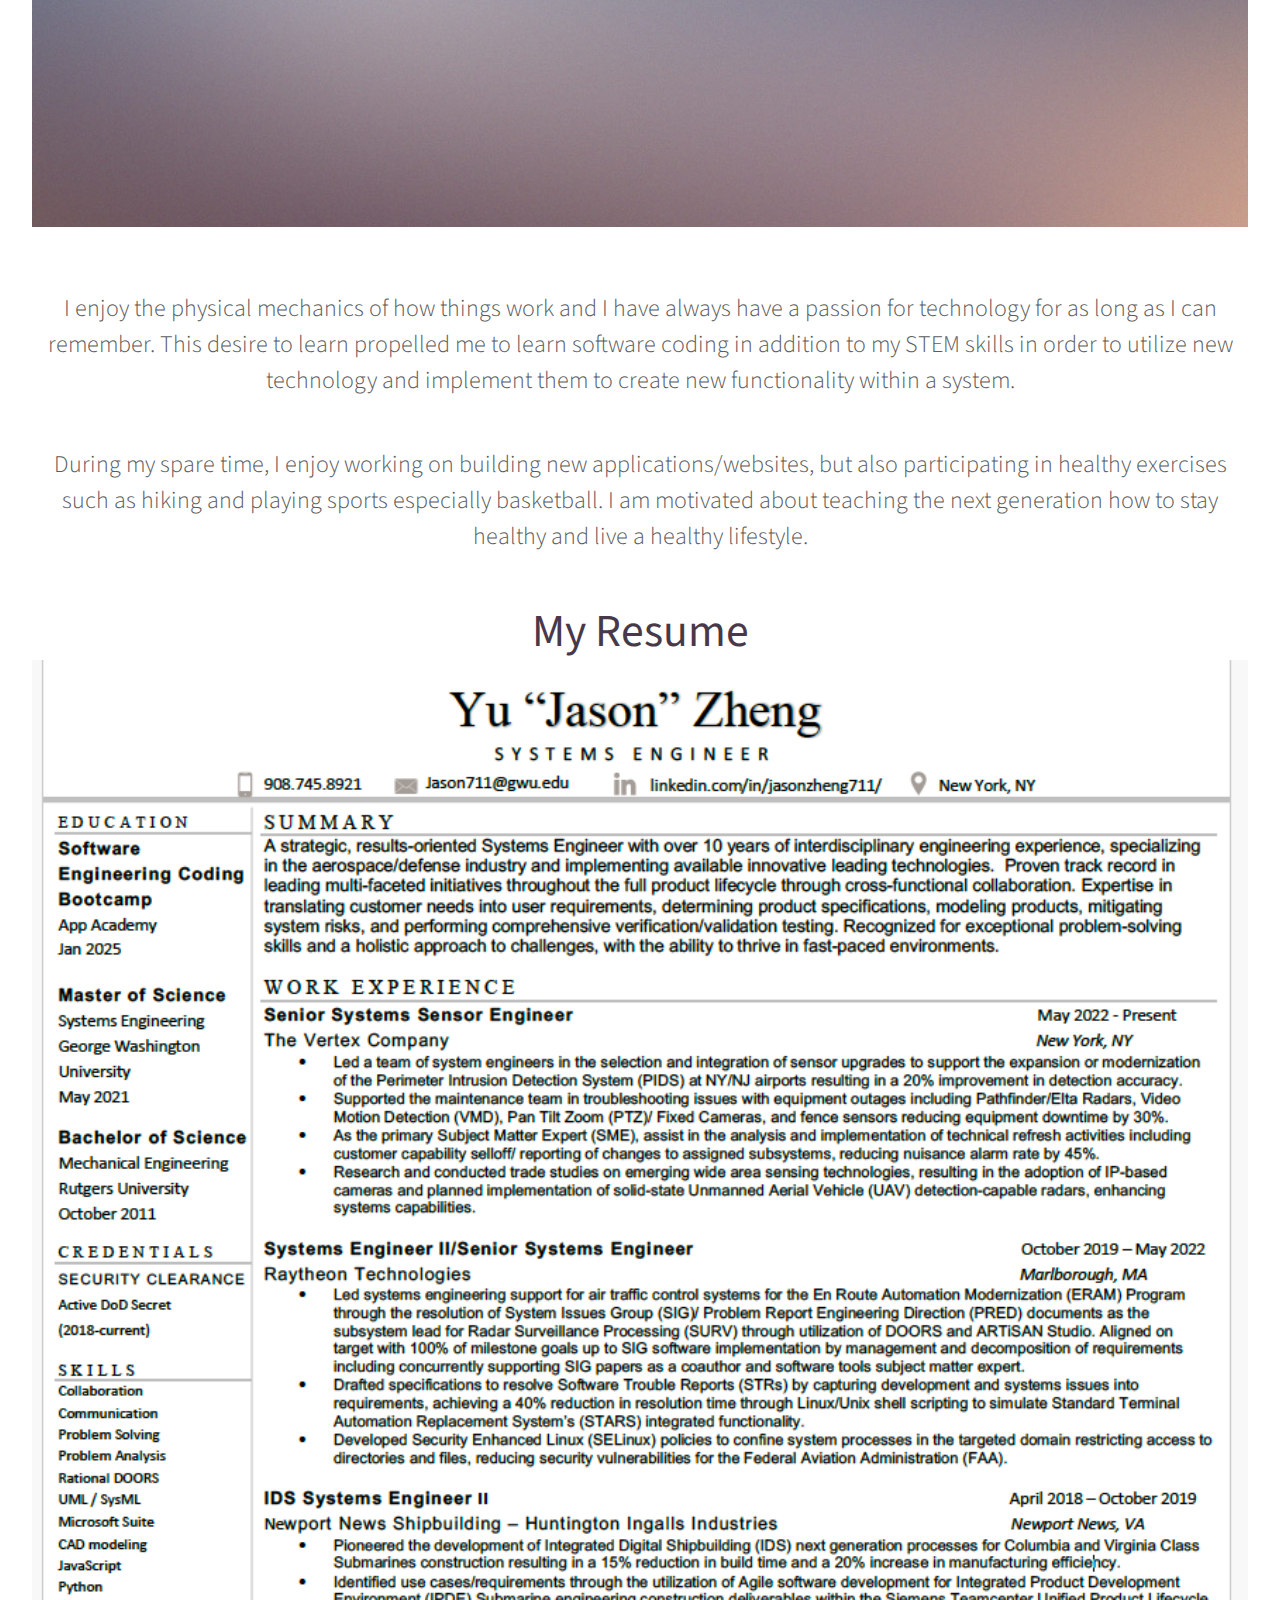
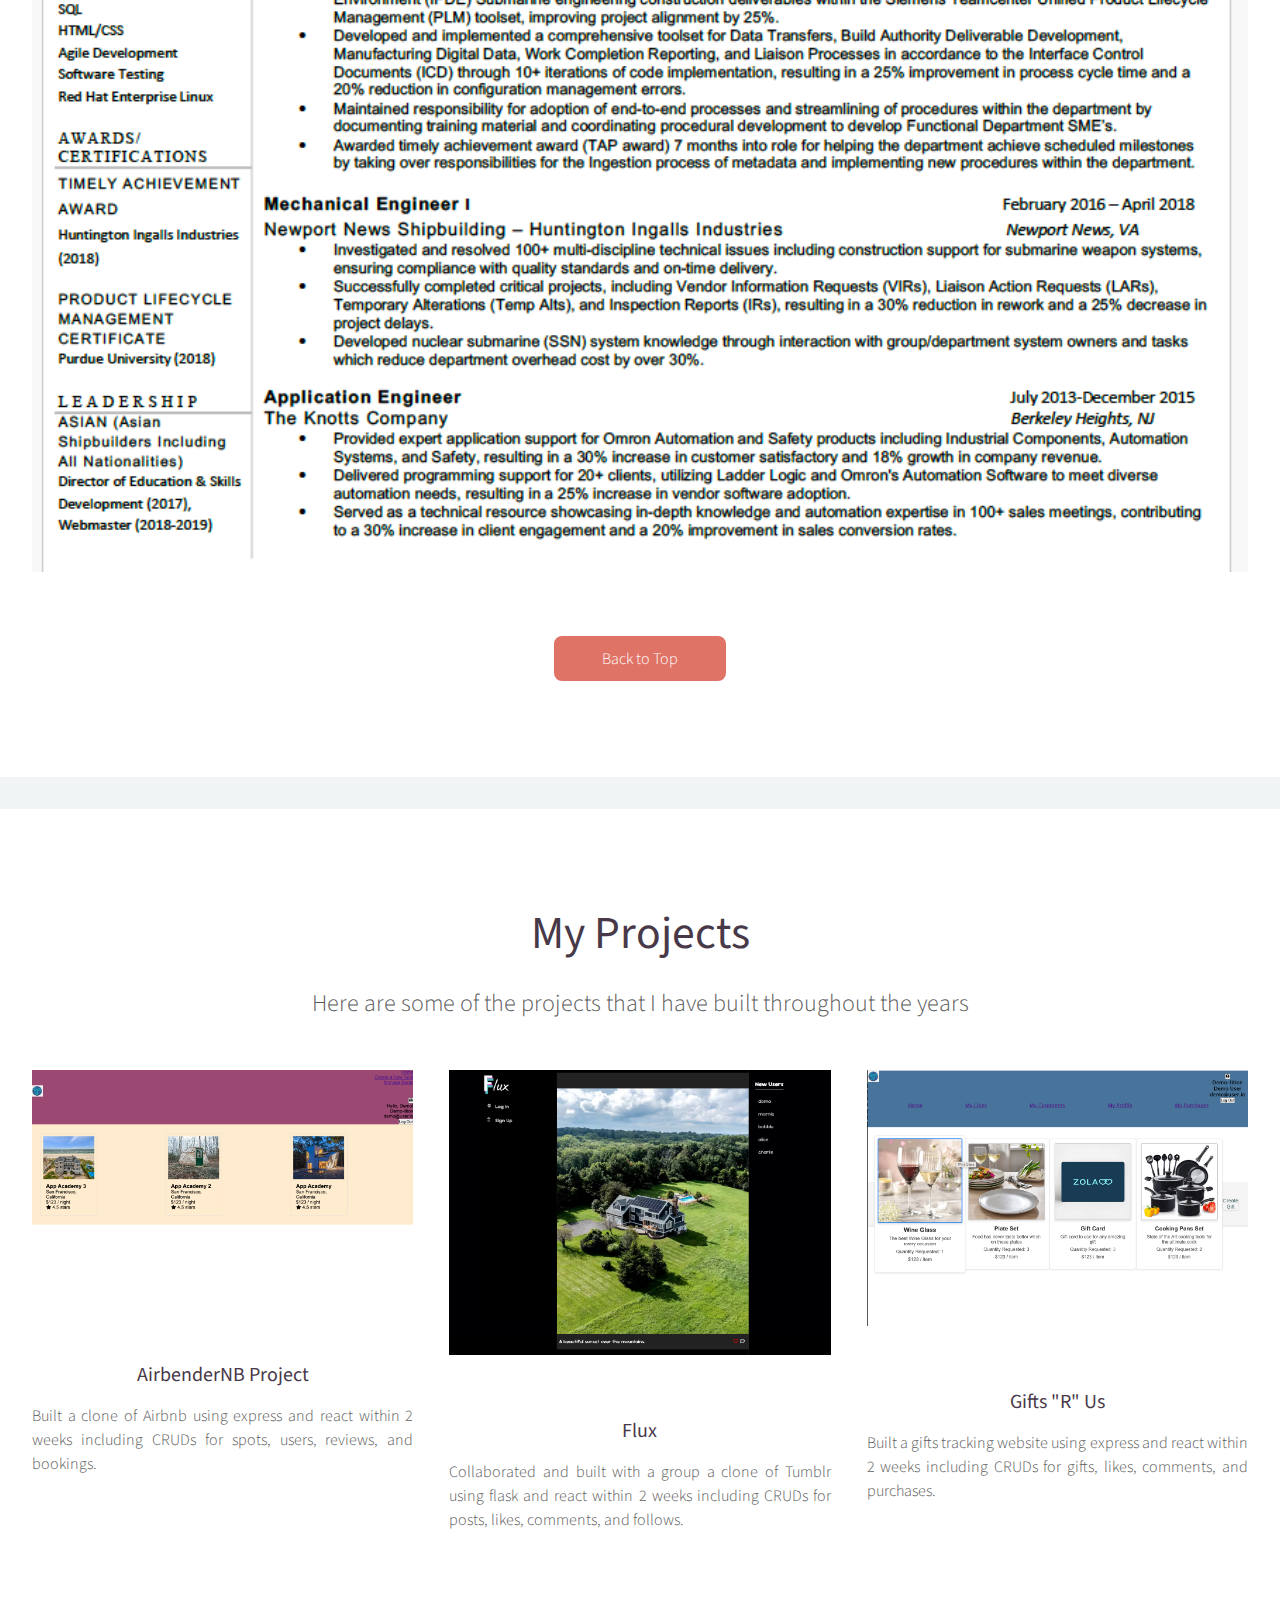
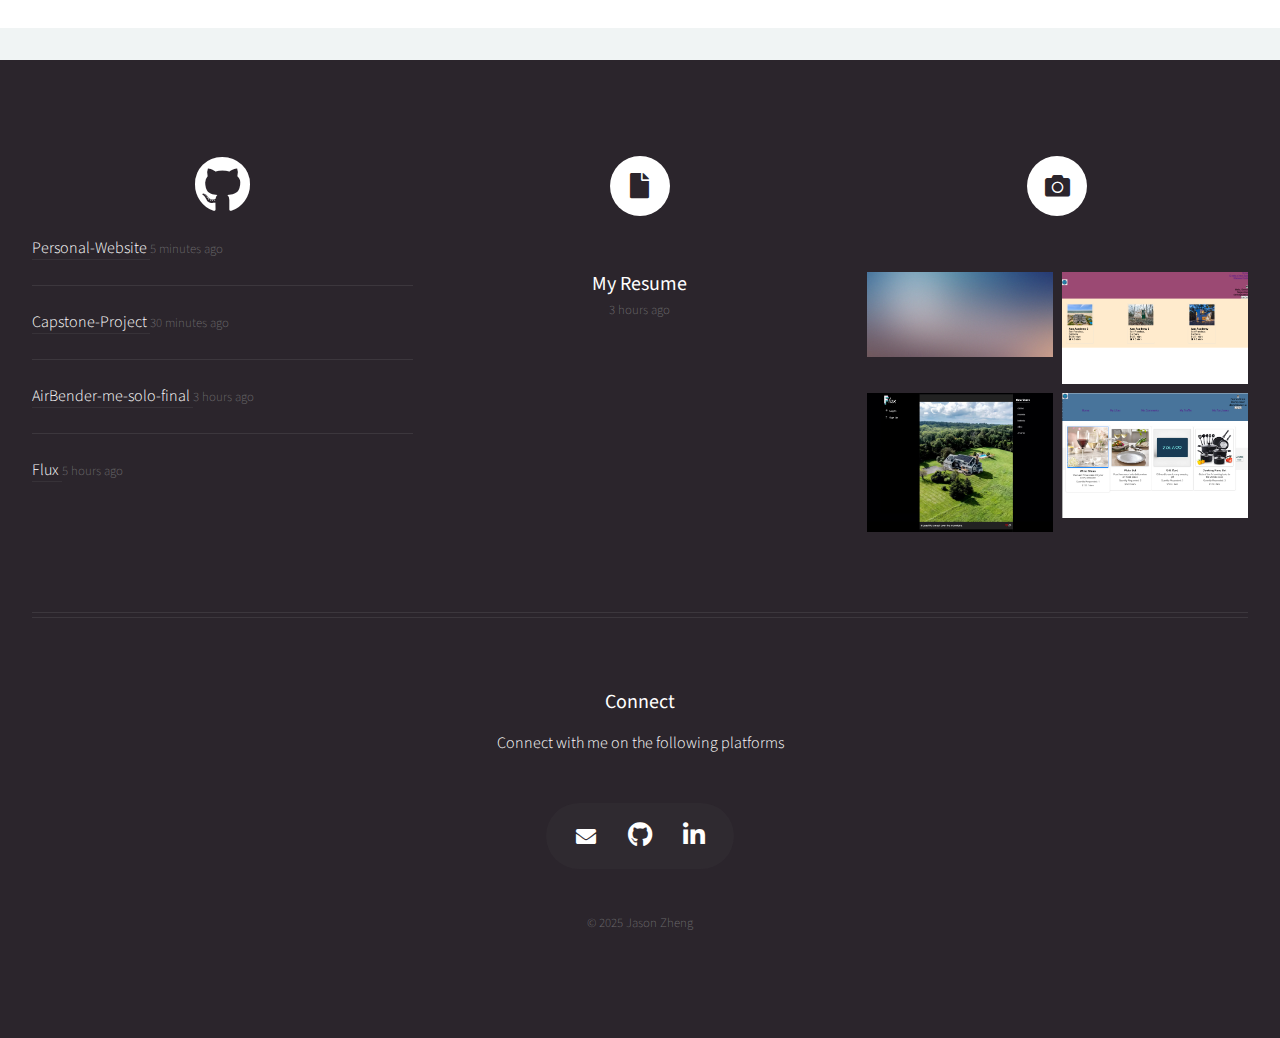
==== commit 3f2f36de: "final commit" ====
--- a/index.html
+++ b/index.html
@@ -225,11 +225,9 @@
             <p>
               During my spare time, I enjoy working on building new
               applications/websites, but also participating in healthy exercises
-              such as hiking and playing sports especially basketball. I have
-              played basketball throughout my life in recreational leagues, and
-              throughout high school and college. I am motivated about teaching
-              the next generation how to stay healthy and live a healthy
-              lifestyle.
+              such as hiking and playing sports especially basketball. I am
+              motivated about teaching the next generation how to stay healthy
+              and live a healthy lifestyle.
             </p>
             <h2>
               <a
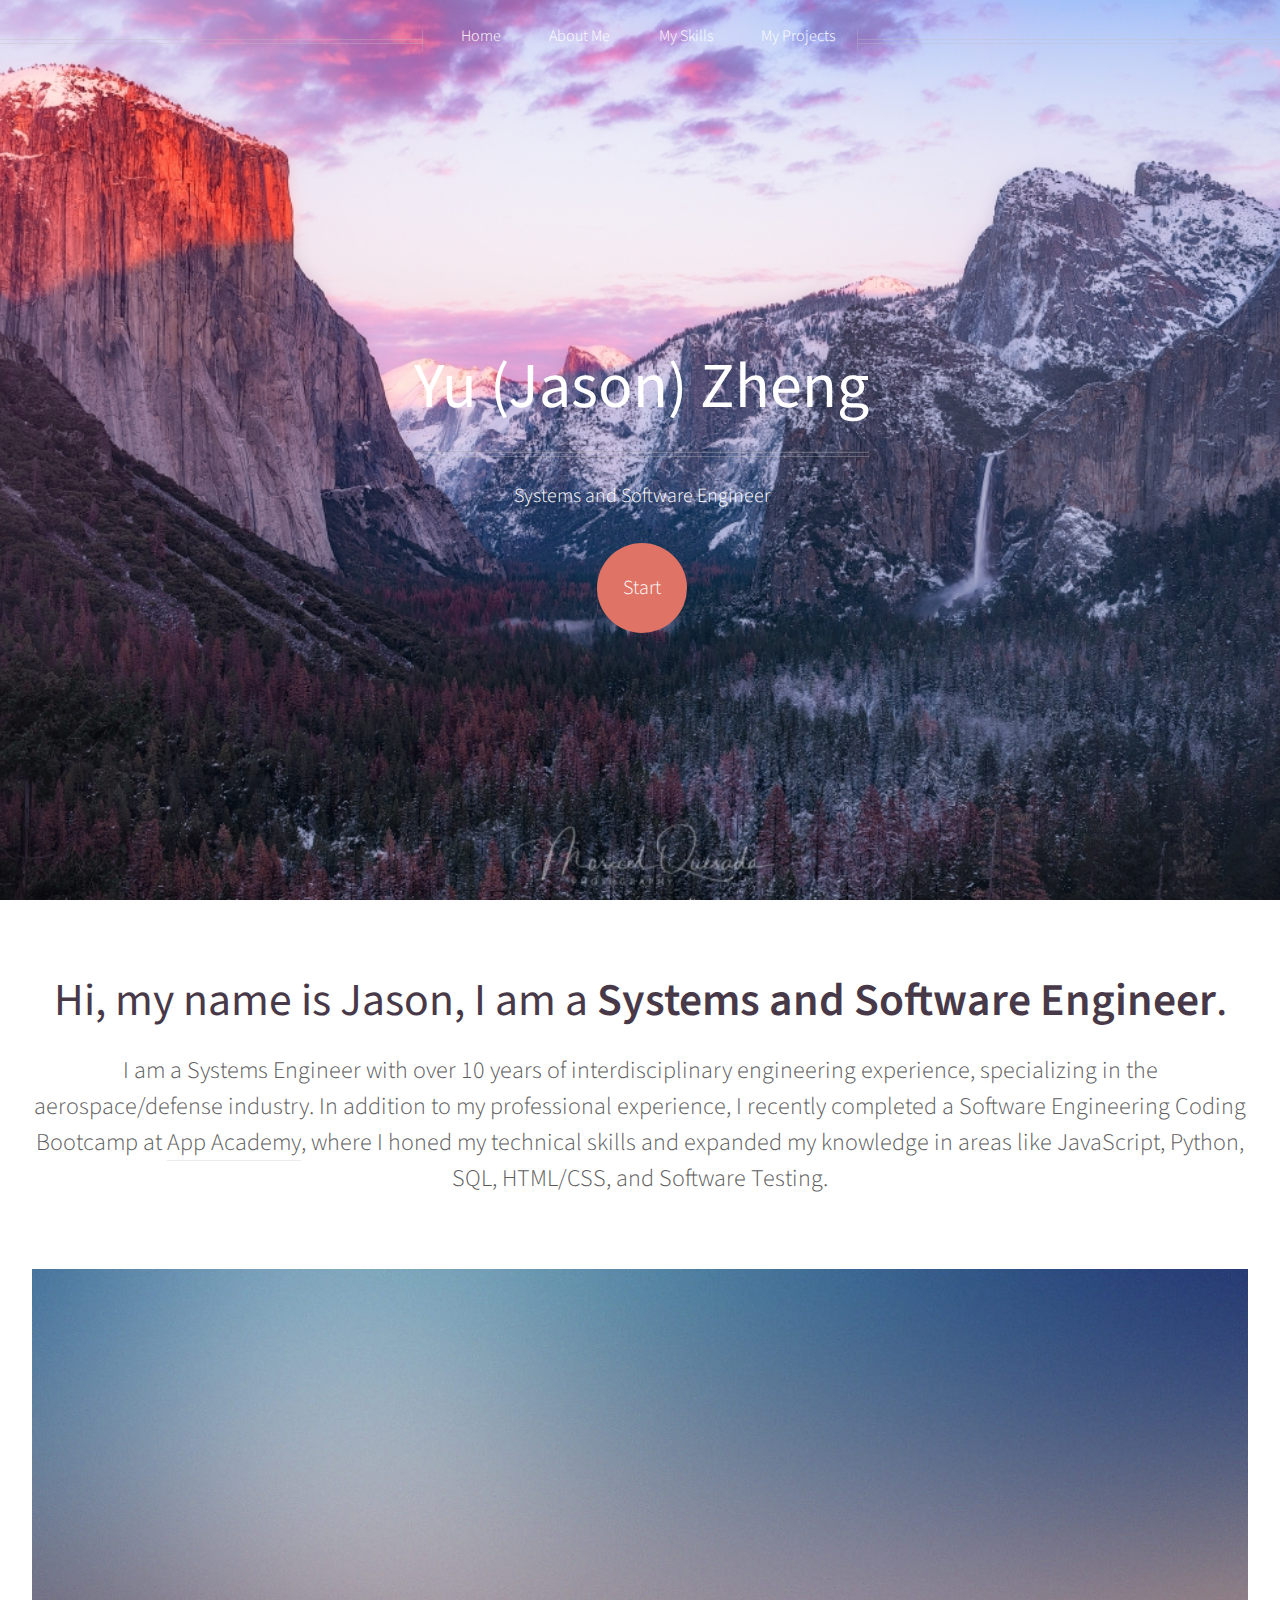
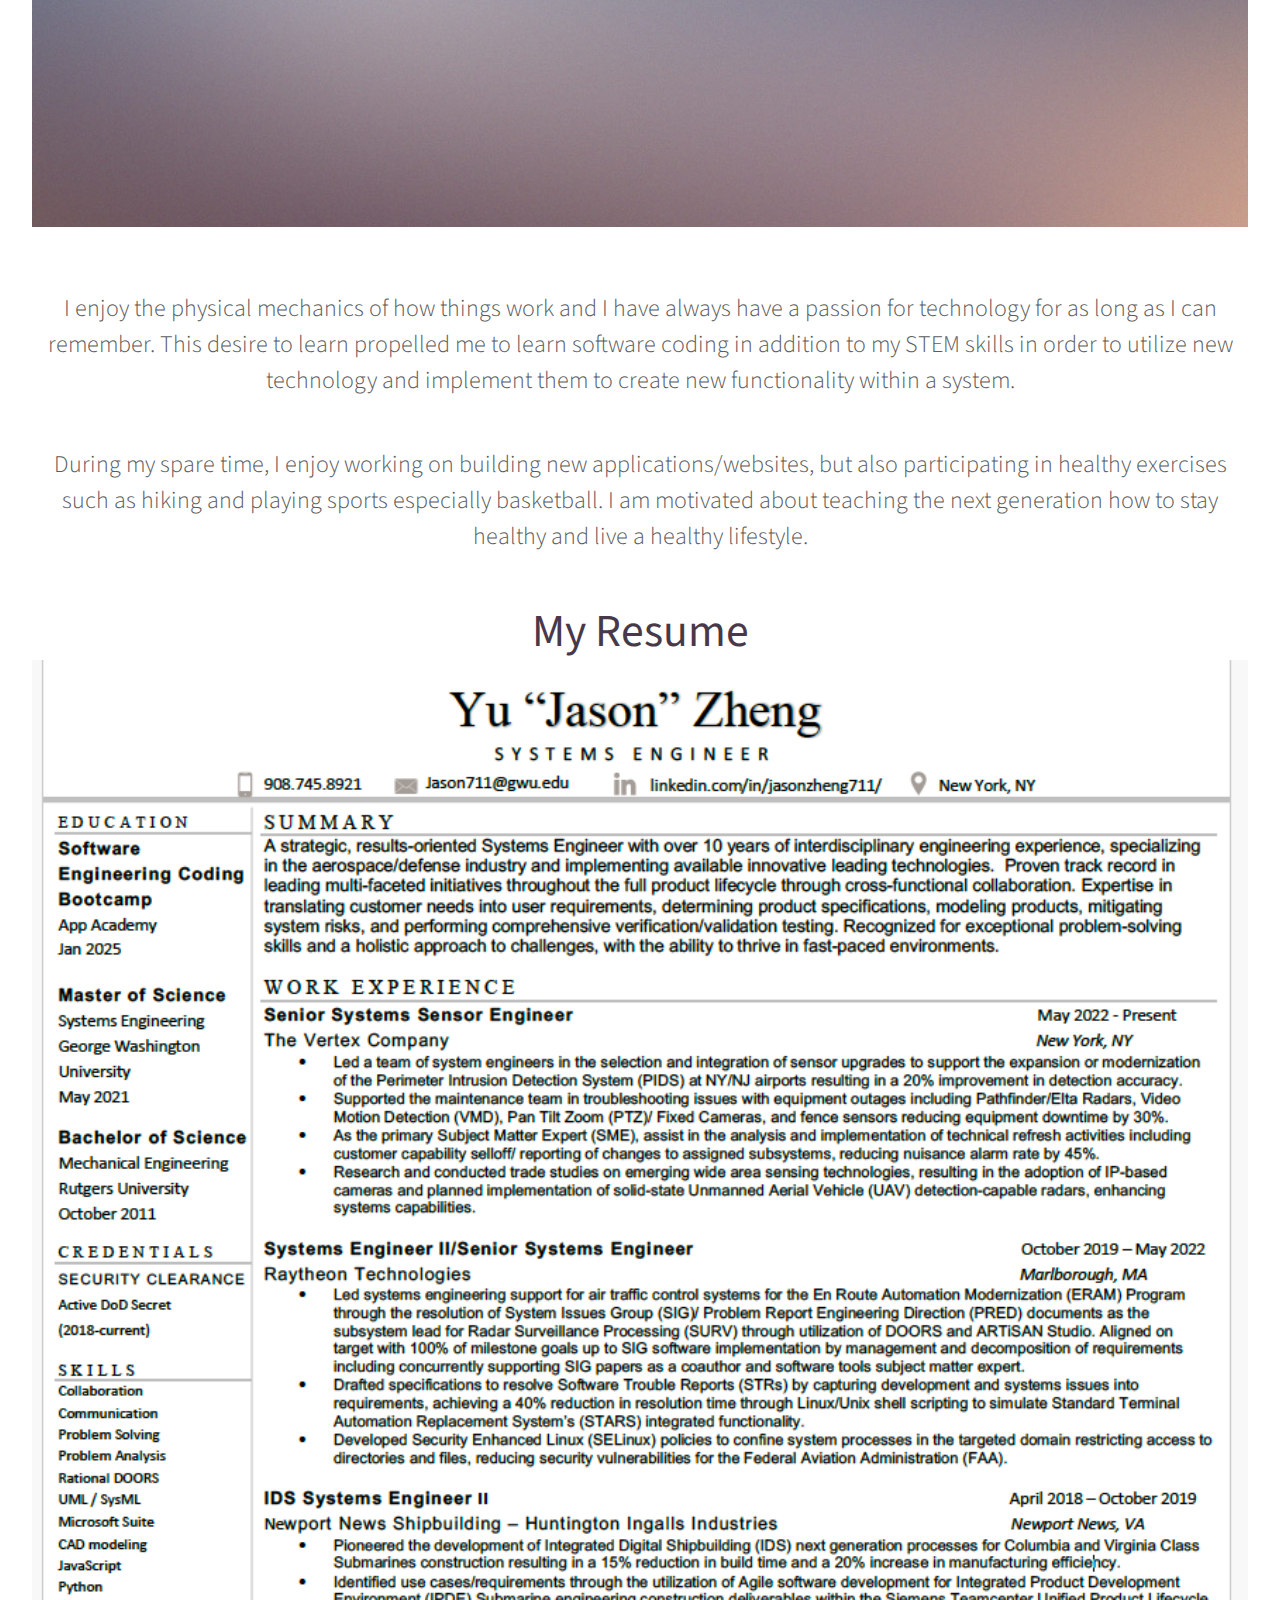
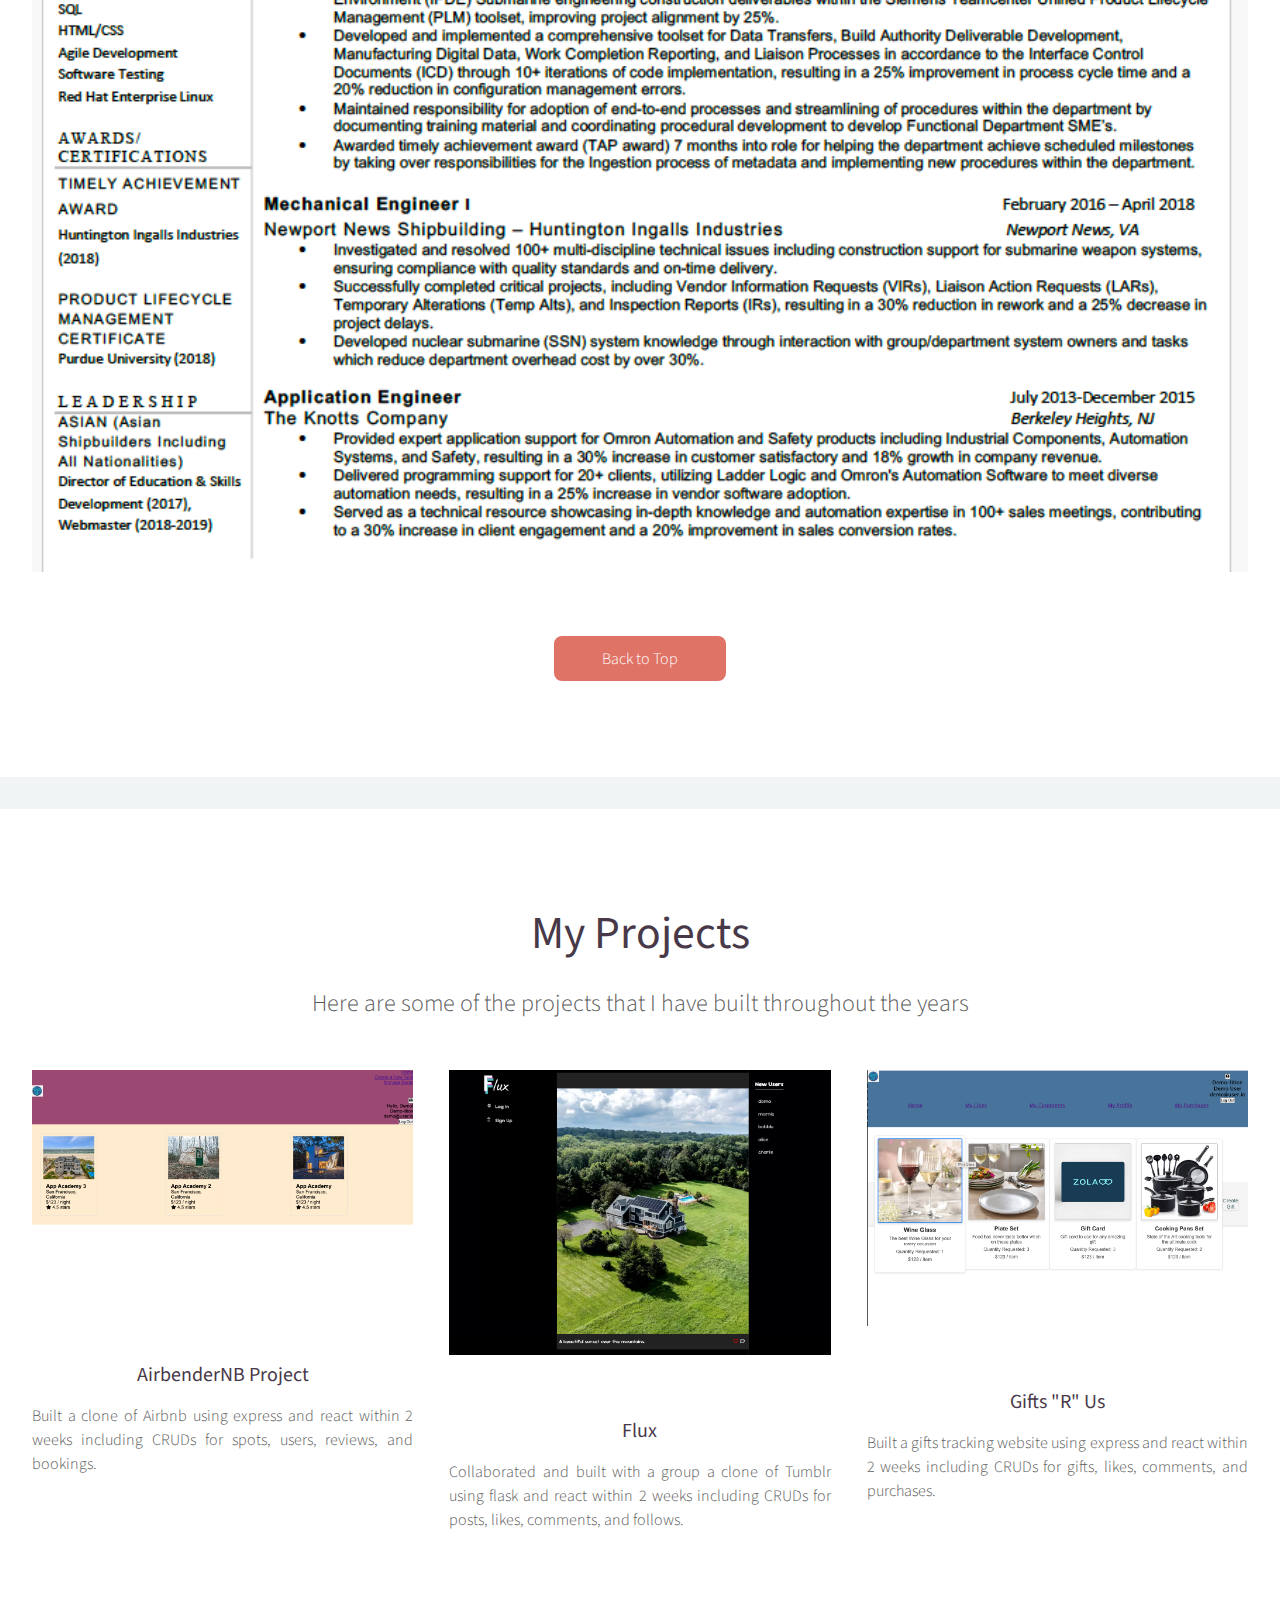
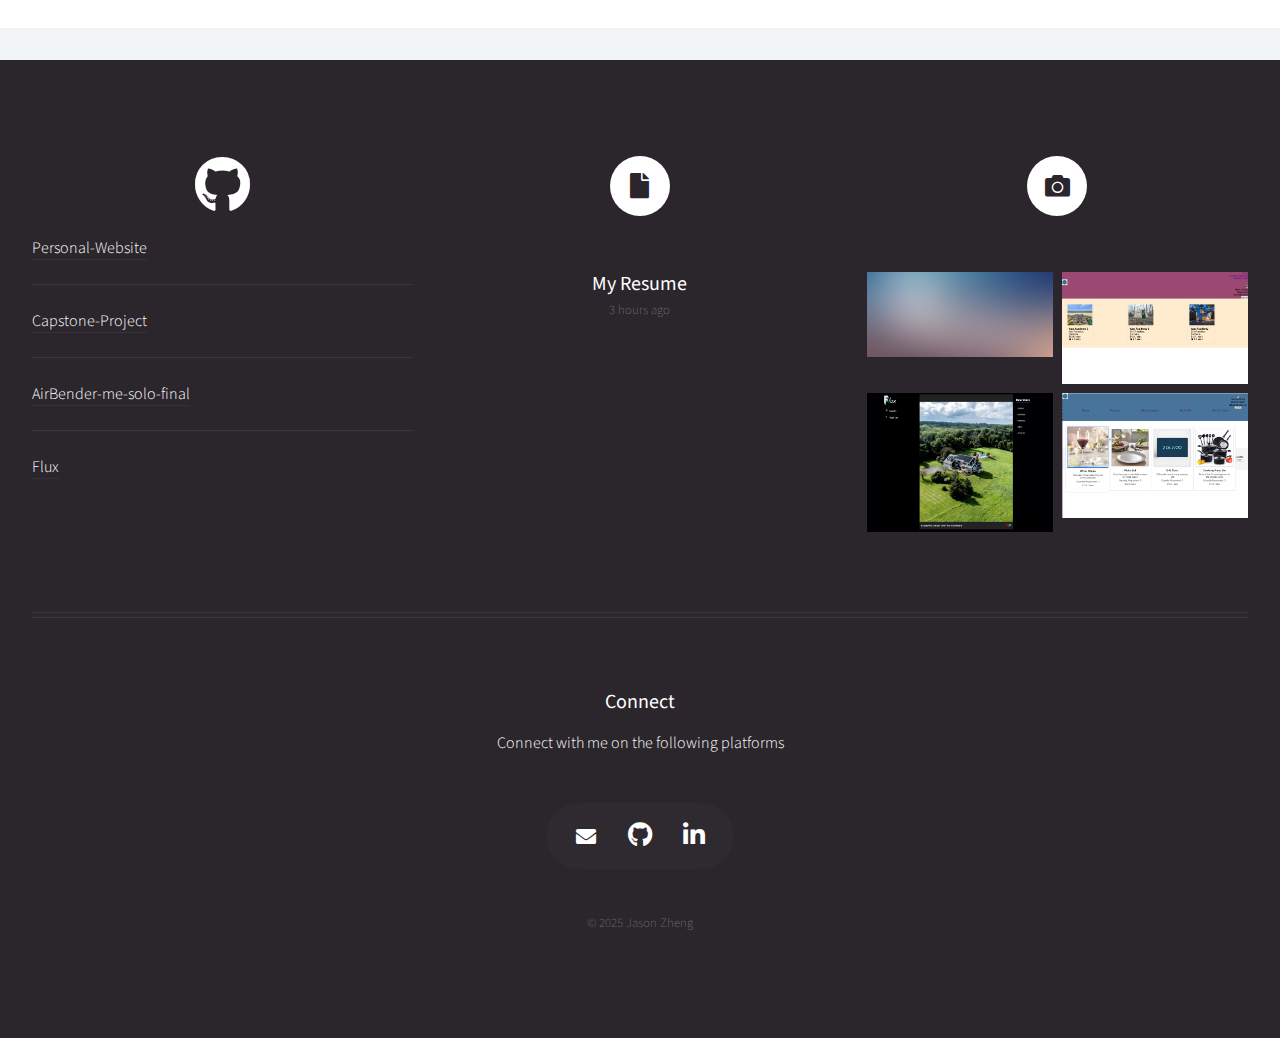
==== commit 0f74010b: "final commit" ====
--- a/index.html
+++ b/index.html
@@ -330,7 +330,6 @@
                     <a href="https://github.com/Jayz71189/Personal-Website">
                       Personal-Website
                     </a>
-                    <span class="timestamp">5 minutes ago</span>
                   </article>
                 </li>
                 <li>
@@ -338,7 +337,6 @@
                     <a href="https://github.com/Jayz71189/Capstone-Project">
                       Capstone-Project
                     </a>
-                    <span class="timestamp">30 minutes ago</span>
                   </article>
                 </li>
                 <li>
@@ -348,13 +346,11 @@
                     >
                       AirBender-me-solo-final
                     </a>
-                    <span class="timestamp">3 hours ago</span>
                   </article>
                 </li>
                 <li>
                   <article class="tweet">
                     <a href="https://github.com/Jayz71189/Flux"> Flux </a>
-                    <span class="timestamp">5 hours ago</span>
                   </article>
                 </li>
               </ul>
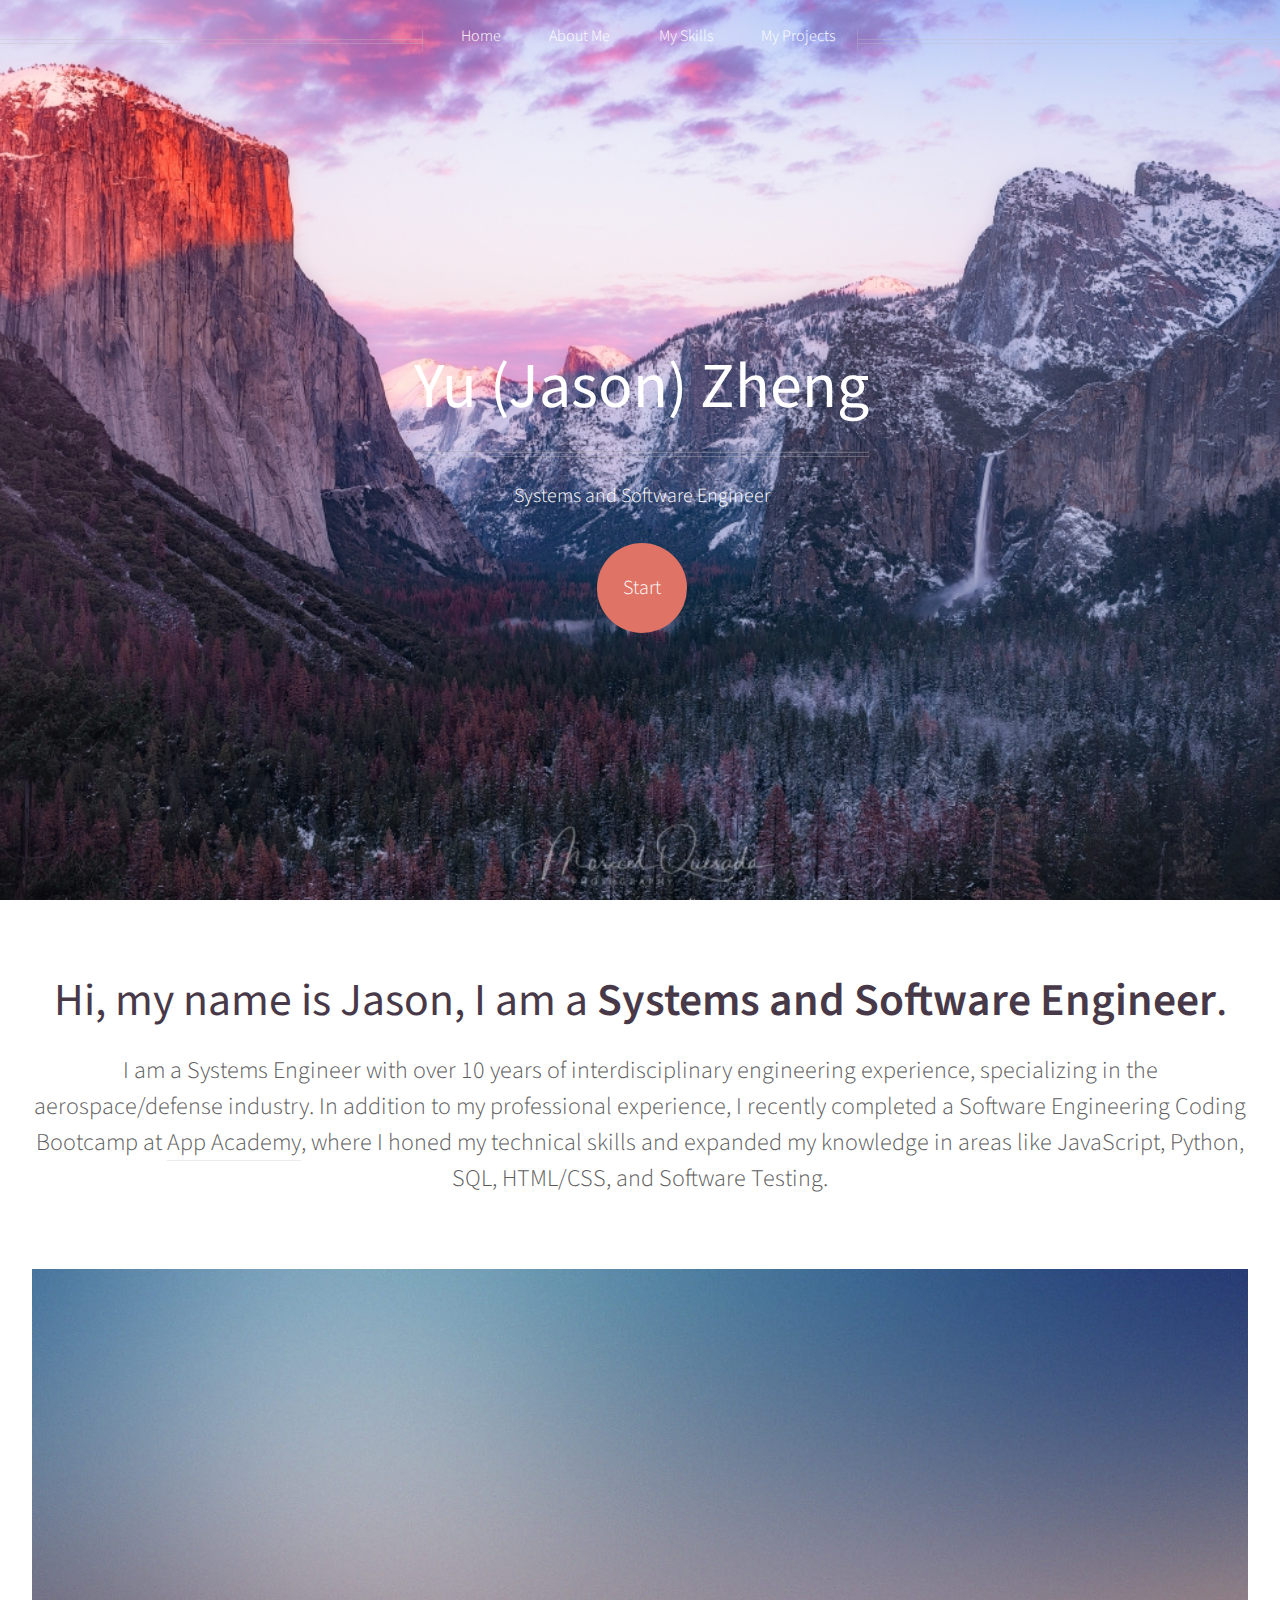
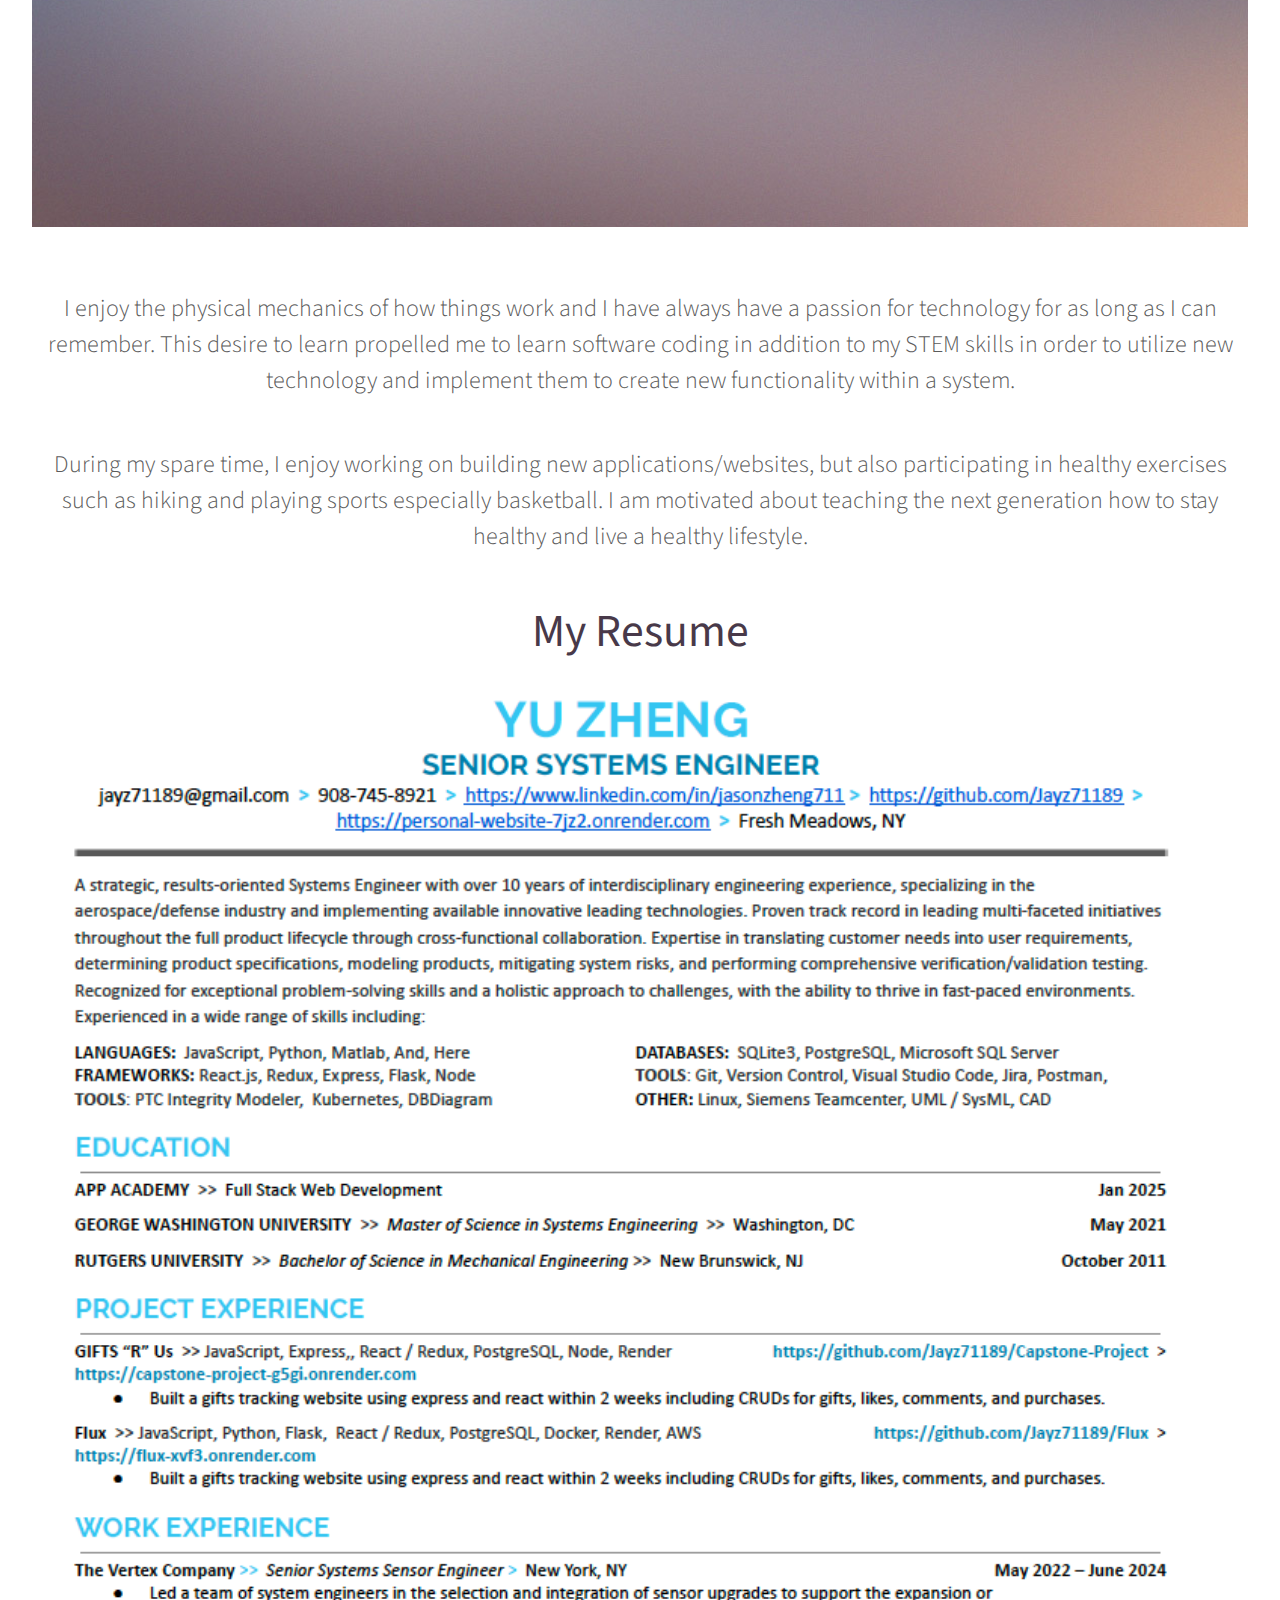
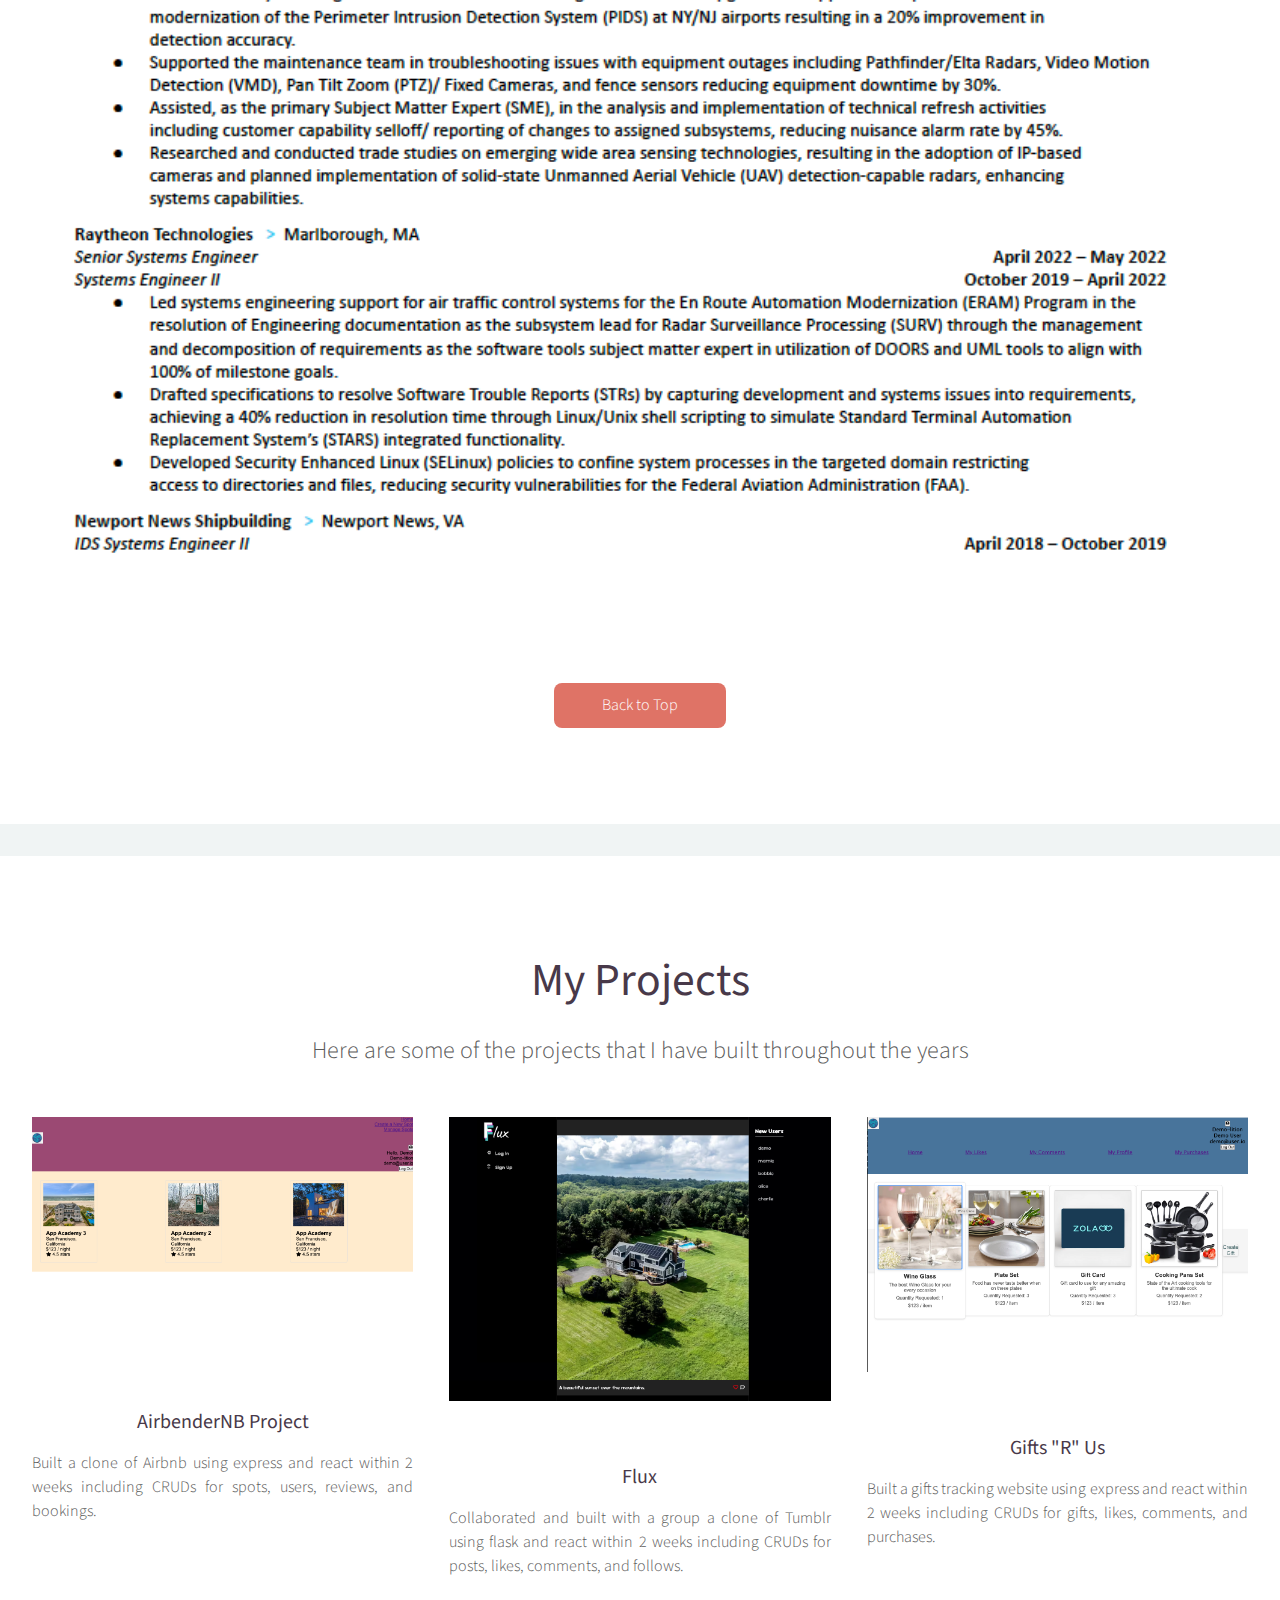
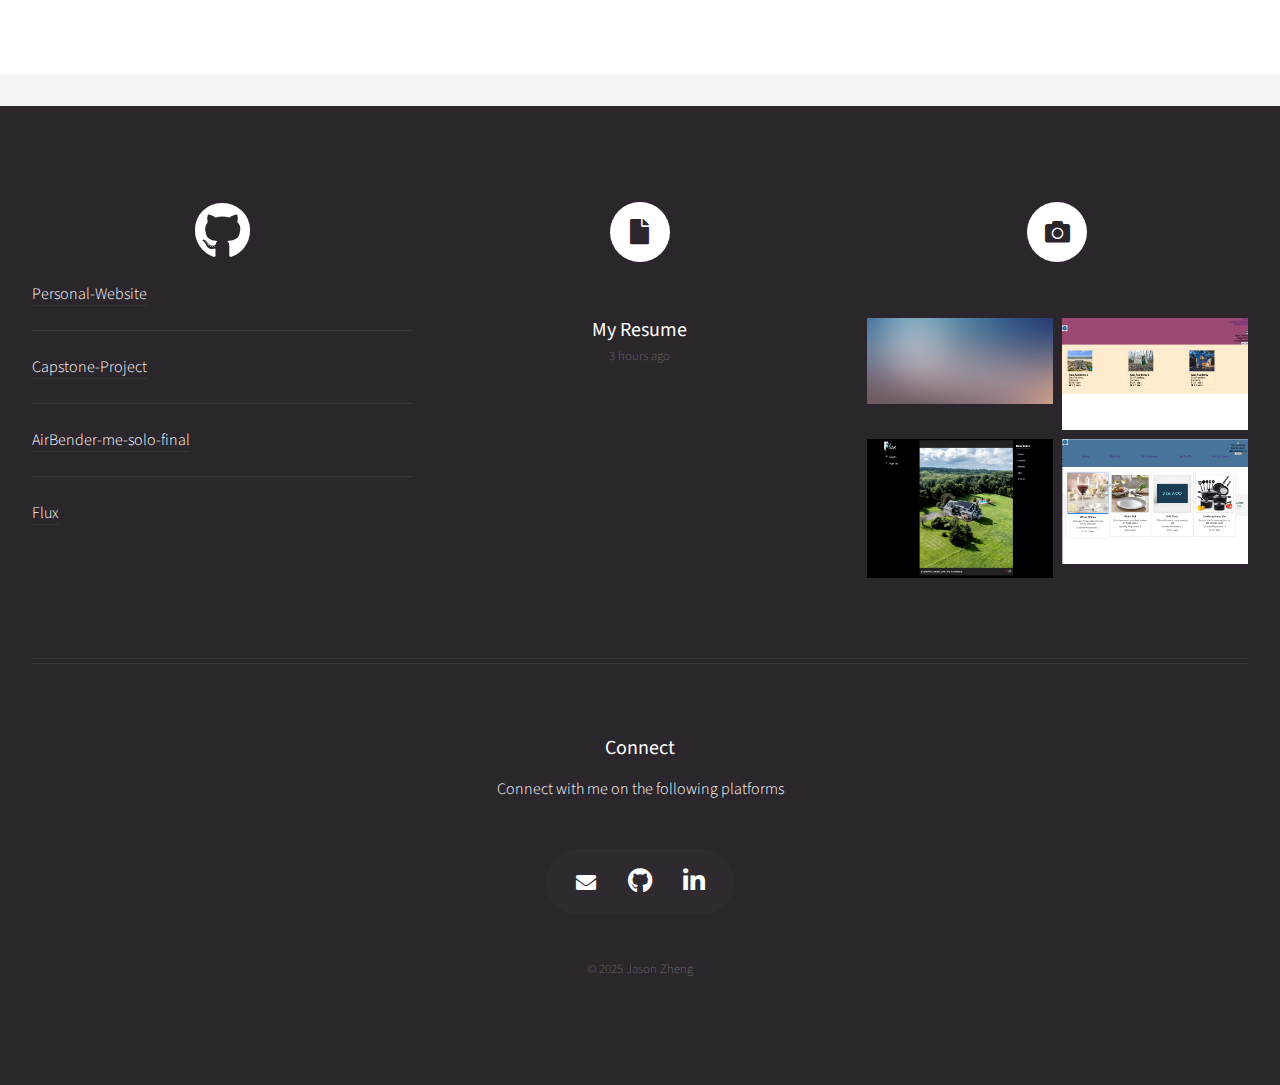
==== commit 81e6e105: "final commit" ====
--- a/index.html
+++ b/index.html
@@ -231,13 +231,13 @@
             </p>
             <h2>
               <a
-                href="https://s3.amazonaws.com/personalwebsite7/resume.pdf"
+                href="https://personalwebsite7.s3.us-east-1.amazonaws.com/Yu+Zheng+Software+Engineer+Resume.pdf"
                 target="_blank"
                 >My Resume</a
               >
             </h2>
             <a
-              href="https://s3.amazonaws.com/personalwebsite7/resume.pdf"
+              href="https://personalwebsite7.s3.us-east-1.amazonaws.com/Yu+Zheng+Software+Engineer+Resume.pdf"
               class="image featured"
               ><img src="images/pic16.jpg" alt=""
             /></a>
@@ -369,7 +369,7 @@
                     <header>
                       <h3>
                         <a
-                          href="https://s3.amazonaws.com/personalwebsite7/resume.pdf"
+                          href="https://personalwebsite7.s3.us-east-1.amazonaws.com/Yu+Zheng+Software+Engineer+Resume.pdf"
                           target="_blank"
                           >My Resume</a
                         >
--- a/assets/css/main.css
+++ b/assets/css/main.css
@@ -7,3132 +7,3268 @@
 	Free for personal and commercial use under the CCA 3.0 license (html5up.net/license)
 */
 
-html, body, div, span, applet, object,
-iframe, h1, h2, h3, h4, h5, h6, p, blockquote,
-pre, a, abbr, acronym, address, big, cite,
-code, del, dfn, em, img, ins, kbd, q, s, samp,
-small, strike, strong, sub, sup, tt, var, b,
-u, i, center, dl, dt, dd, ol, ul, li, fieldset,
-form, label, legend, table, caption, tbody,
-tfoot, thead, tr, th, td, article, aside,
-canvas, details, embed, figure, figcaption,
-footer, header, hgroup, menu, nav, output, ruby,
-section, summary, time, mark, audio, video {
-	margin: 0;
-	padding: 0;
-	border: 0;
-	font-size: 100%;
-	font: inherit;
-	vertical-align: baseline;}
-
-article, aside, details, figcaption, figure,
-footer, header, hgroup, menu, nav, section {
-	display: block;}
+html,
+body,
+div,
+span,
+applet,
+object,
+iframe,
+h1,
+h2,
+h3,
+h4,
+h5,
+h6,
+p,
+blockquote,
+pre,
+a,
+abbr,
+acronym,
+address,
+big,
+cite,
+code,
+del,
+dfn,
+em,
+img,
+ins,
+kbd,
+q,
+s,
+samp,
+small,
+strike,
+strong,
+sub,
+sup,
+tt,
+var,
+b,
+u,
+i,
+center,
+dl,
+dt,
+dd,
+ol,
+ul,
+li,
+fieldset,
+form,
+label,
+legend,
+table,
+caption,
+tbody,
+tfoot,
+thead,
+tr,
+th,
+td,
+article,
+aside,
+canvas,
+details,
+embed,
+figure,
+figcaption,
+footer,
+header,
+hgroup,
+menu,
+nav,
+output,
+ruby,
+section,
+summary,
+time,
+mark,
+audio,
+video {
+  margin: 0;
+  padding: 0;
+  border: 0;
+  font-size: 100%;
+  font: inherit;
+  vertical-align: baseline;
+}
+
+article,
+aside,
+details,
+figcaption,
+figure,
+footer,
+header,
+hgroup,
+menu,
+nav,
+section {
+  display: block;
+}
 
 body {
-	line-height: 1;
-}
-
-ol, ul {
-	list-style: none;
-}
-
-blockquote, q {
-	quotes: none;
-}
-
-	blockquote:before, blockquote:after, q:before, q:after {
-		content: '';
-		content: none;
-	}
+  line-height: 1;
+}
+
+ol,
+ul {
+  list-style: none;
+}
+
+blockquote,
+q {
+  quotes: none;
+}
+
+blockquote:before,
+blockquote:after,
+q:before,
+q:after {
+  content: "";
+  content: none;
+}
 
 table {
-	border-collapse: collapse;
-	border-spacing: 0;
+  border-collapse: collapse;
+  border-spacing: 0;
 }
 
 body {
-	-webkit-text-size-adjust: none;
+  -webkit-text-size-adjust: none;
 }
 
 mark {
-	background-color: transparent;
-	color: inherit;
+  background-color: transparent;
+  color: inherit;
 }
 
 input::-moz-focus-inner {
-	border: 0;
-	padding: 0;
-}
-
-input, select, textarea {
-	-moz-appearance: none;
-	-webkit-appearance: none;
-	-ms-appearance: none;
-	appearance: none;
+  border: 0;
+  padding: 0;
+}
+
+input,
+select,
+textarea {
+  -moz-appearance: none;
+  -webkit-appearance: none;
+  -ms-appearance: none;
+  appearance: none;
 }
 
 /* Basic */
 
-	html {
-		box-sizing: border-box;
-	}
-
-	*, *:before, *:after {
-		box-sizing: inherit;
-	}
-
-	body {
-		background: #f0f4f4;
-		color: #5b5b5b;
-		font-size: 15pt;
-		line-height: 1.85em;
-		font-family: 'Source Sans Pro', sans-serif;
-		font-weight: 300;
-	}
-
-		body.is-preload *, body.is-preload *:before, body.is-preload *:after {
-			-moz-animation: none !important;
-			-webkit-animation: none !important;
-			-ms-animation: none !important;
-			animation: none !important;
-			-moz-transition: none !important;
-			-webkit-transition: none !important;
-			-ms-transition: none !important;
-			transition: none !important;
-		}
-
-	input, textarea, select {
-		font-size: 15pt;
-		line-height: 1.85em;
-		font-family: 'Source Sans Pro', sans-serif;
-		font-weight: 300;
-	}
-
-	h1, h2, h3, h4, h5, h6 {
-		font-weight: 400;
-		color: #483949;
-		line-height: 1.25em;
-	}
-
-	h1 a, h2 a, h3 a, h4 a, h5 a, h6 a {
-		color: inherit;
-		text-decoration: none;
-		border-bottom-color: transparent;
-	}
-
-	h1 strong, h2 strong, h3 strong, h4 strong, h5 strong, h6 strong {
-		font-weight: 600;
-	}
-
-	h2 {
-		font-size: 2.85em;
-	}
-
-	h3 {
-		font-size: 1.25em;
-	}
-
-	h4 {
-		font-size: 1em;
-		margin: 0 0 0.25em 0;
-	}
-
-	strong, b {
-		font-weight: 400;
-		color: #483949;
-	}
-
-	em, i {
-		font-style: italic;
-	}
-
-	a {
-		color: inherit;
-		border-bottom: solid 1px rgba(128, 128, 128, 0.15);
-		text-decoration: none;
-		-moz-transition: background-color 0.35s ease-in-out, color 0.35s ease-in-out, border-bottom-color 0.35s ease-in-out;
-		-webkit-transition: background-color 0.35s ease-in-out, color 0.35s ease-in-out, border-bottom-color 0.35s ease-in-out;
-		-ms-transition: background-color 0.35s ease-in-out, color 0.35s ease-in-out, border-bottom-color 0.35s ease-in-out;
-		transition: background-color 0.35s ease-in-out, color 0.35s ease-in-out, border-bottom-color 0.35s ease-in-out;
-	}
-
-		a:hover {
-			color: #ef8376;
-			border-bottom-color: transparent;
-		}
-
-	sub {
-		position: relative;
-		top: 0.5em;
-		font-size: 0.8em;
-	}
-
-	sup {
-		position: relative;
-		top: -0.5em;
-		font-size: 0.8em;
-	}
-
-	blockquote {
-		border-left: solid 0.5em #ddd;
-		padding: 1em 0 1em 2em;
-		font-style: italic;
-	}
-
-	p, ul, ol, dl, table {
-		margin-bottom: 1em;
-	}
-
-	p {
-		text-align: justify;
-	}
-
-	br.clear {
-		clear: both;
-	}
-
-	hr {
-		position: relative;
-		display: block;
-		border: 0;
-		top: 4.5em;
-		margin-bottom: 9em;
-		height: 6px;
-		border-top: solid 1px rgba(128, 128, 128, 0.2);
-		border-bottom: solid 1px rgba(128, 128, 128, 0.2);
-	}
-
-		hr:before, hr:after {
-			content: '';
-			position: absolute;
-			top: -8px;
-			display: block;
-			width: 1px;
-			height: 21px;
-			background: rgba(128, 128, 128, 0.2);
-		}
-
-		hr:before {
-			left: -1px;
-		}
-
-		hr:after {
-			right: -1px;
-		}
-
-	.timestamp {
-		color: rgba(128, 128, 128, 0.75);
-		font-size: 0.8em;
-	}
+html {
+  box-sizing: border-box;
+}
+
+*,
+*:before,
+*:after {
+  box-sizing: inherit;
+}
+
+body {
+  background: #f0f4f4;
+  color: #5b5b5b;
+  font-size: 15pt;
+  line-height: 1.85em;
+  font-family: "Source Sans Pro", sans-serif;
+  font-weight: 300;
+}
+
+body.is-preload *,
+body.is-preload *:before,
+body.is-preload *:after {
+  -moz-animation: none !important;
+  -webkit-animation: none !important;
+  -ms-animation: none !important;
+  animation: none !important;
+  -moz-transition: none !important;
+  -webkit-transition: none !important;
+  -ms-transition: none !important;
+  transition: none !important;
+}
+
+input,
+textarea,
+select {
+  font-size: 15pt;
+  line-height: 1.85em;
+  font-family: "Source Sans Pro", sans-serif;
+  font-weight: 300;
+}
+
+h1,
+h2,
+h3,
+h4,
+h5,
+h6 {
+  font-weight: 400;
+  color: #483949;
+  line-height: 1.25em;
+}
+
+h1 a,
+h2 a,
+h3 a,
+h4 a,
+h5 a,
+h6 a {
+  color: inherit;
+  text-decoration: none;
+  border-bottom-color: transparent;
+}
+
+h1 strong,
+h2 strong,
+h3 strong,
+h4 strong,
+h5 strong,
+h6 strong {
+  font-weight: 600;
+}
+
+h2 {
+  font-size: 2.85em;
+}
+
+h3 {
+  font-size: 1.25em;
+}
+
+h4 {
+  font-size: 1em;
+  margin: 0 0 0.25em 0;
+}
+
+strong,
+b {
+  font-weight: 400;
+  color: #483949;
+}
+
+em,
+i {
+  font-style: italic;
+}
+
+a {
+  color: inherit;
+  border-bottom: solid 1px rgba(128, 128, 128, 0.15);
+  text-decoration: none;
+  -moz-transition: background-color 0.35s ease-in-out, color 0.35s ease-in-out,
+    border-bottom-color 0.35s ease-in-out;
+  -webkit-transition: background-color 0.35s ease-in-out,
+    color 0.35s ease-in-out, border-bottom-color 0.35s ease-in-out;
+  -ms-transition: background-color 0.35s ease-in-out, color 0.35s ease-in-out,
+    border-bottom-color 0.35s ease-in-out;
+  transition: background-color 0.35s ease-in-out, color 0.35s ease-in-out,
+    border-bottom-color 0.35s ease-in-out;
+}
+
+a:hover {
+  color: #ef8376;
+  border-bottom-color: transparent;
+}
+
+sub {
+  position: relative;
+  top: 0.5em;
+  font-size: 0.8em;
+}
+
+sup {
+  position: relative;
+  top: -0.5em;
+  font-size: 0.8em;
+}
+
+blockquote {
+  border-left: solid 0.5em #ddd;
+  padding: 1em 0 1em 2em;
+  font-style: italic;
+}
+
+p,
+ul,
+ol,
+dl,
+table {
+  margin-bottom: 1em;
+}
+
+p {
+  text-align: justify;
+}
+
+br.clear {
+  clear: both;
+}
+
+hr {
+  position: relative;
+  display: block;
+  border: 0;
+  top: 4.5em;
+  margin-bottom: 9em;
+  height: 6px;
+  border-top: solid 1px rgba(128, 128, 128, 0.2);
+  border-bottom: solid 1px rgba(128, 128, 128, 0.2);
+}
+
+hr:before,
+hr:after {
+  content: "";
+  position: absolute;
+  top: -8px;
+  display: block;
+  width: 1px;
+  height: 21px;
+  background: rgba(128, 128, 128, 0.2);
+}
+
+hr:before {
+  left: -1px;
+}
+
+hr:after {
+  right: -1px;
+}
+
+.timestamp {
+  color: rgba(128, 128, 128, 0.75);
+  font-size: 0.8em;
+}
 
 /* Container */
 
-	.container {
-		margin: 0 auto;
-		max-width: 100%;
-		width: 1400px;
-	}
-
-		@media screen and (max-width: 1680px) {
-
-			.container {
-				width: 1200px;
-			}
-
-		}
-
-		@media screen and (max-width: 1280px) {
-
-			.container {
-				width: 100%;
-			}
-
-		}
-
-		@media screen and (max-width: 960px) {
-
-			.container {
-				width: 100%;
-			}
-
-		}
-
-		@media screen and (max-width: 840px) {
-
-			.container {
-				width: 100%;
-			}
-
-		}
-
-		@media screen and (max-width: 736px) {
-
-			.container {
-				width: 100%;
-			}
-
-		}
+.container {
+  margin: 0 auto;
+  max-width: 100%;
+  width: 1400px;
+}
+
+@media screen and (max-width: 1680px) {
+  .container {
+    width: 1200px;
+  }
+}
+
+@media screen and (max-width: 1280px) {
+  .container {
+    width: 100%;
+  }
+}
+
+@media screen and (max-width: 960px) {
+  .container {
+    width: 100%;
+  }
+}
+
+@media screen and (max-width: 840px) {
+  .container {
+    width: 100%;
+  }
+}
+
+@media screen and (max-width: 736px) {
+  .container {
+    width: 100%;
+  }
+}
 
 /* Row */
 
-	.row {
-		display: flex;
-		flex-wrap: wrap;
-		box-sizing: border-box;
-		align-items: stretch;
-	}
-
-		.row > * {
-			box-sizing: border-box;
-		}
-
-		.row.gtr-uniform > * > :last-child {
-			margin-bottom: 0;
-		}
-
-		.row.aln-left {
-			justify-content: flex-start;
-		}
-
-		.row.aln-center {
-			justify-content: center;
-		}
-
-		.row.aln-right {
-			justify-content: flex-end;
-		}
-
-		.row.aln-top {
-			align-items: flex-start;
-		}
-
-		.row.aln-middle {
-			align-items: center;
-		}
-
-		.row.aln-bottom {
-			align-items: flex-end;
-		}
-
-		.row > .imp {
-			order: -1;
-		}
-
-		.row > .col-1 {
-			width: 8.33333%;
-		}
-
-		.row > .off-1 {
-			margin-left: 8.33333%;
-		}
-
-		.row > .col-2 {
-			width: 16.66667%;
-		}
-
-		.row > .off-2 {
-			margin-left: 16.66667%;
-		}
-
-		.row > .col-3 {
-			width: 25%;
-		}
-
-		.row > .off-3 {
-			margin-left: 25%;
-		}
-
-		.row > .col-4 {
-			width: 33.33333%;
-		}
-
-		.row > .off-4 {
-			margin-left: 33.33333%;
-		}
-
-		.row > .col-5 {
-			width: 41.66667%;
-		}
-
-		.row > .off-5 {
-			margin-left: 41.66667%;
-		}
-
-		.row > .col-6 {
-			width: 50%;
-		}
-
-		.row > .off-6 {
-			margin-left: 50%;
-		}
-
-		.row > .col-7 {
-			width: 58.33333%;
-		}
-
-		.row > .off-7 {
-			margin-left: 58.33333%;
-		}
-
-		.row > .col-8 {
-			width: 66.66667%;
-		}
-
-		.row > .off-8 {
-			margin-left: 66.66667%;
-		}
-
-		.row > .col-9 {
-			width: 75%;
-		}
-
-		.row > .off-9 {
-			margin-left: 75%;
-		}
-
-		.row > .col-10 {
-			width: 83.33333%;
-		}
-
-		.row > .off-10 {
-			margin-left: 83.33333%;
-		}
-
-		.row > .col-11 {
-			width: 91.66667%;
-		}
-
-		.row > .off-11 {
-			margin-left: 91.66667%;
-		}
-
-		.row > .col-12 {
-			width: 100%;
-		}
-
-		.row > .off-12 {
-			margin-left: 100%;
-		}
-
-		.row.gtr-0 {
-			margin-top: 0px;
-			margin-left: 0px;
-		}
-
-			.row.gtr-0 > * {
-				padding: 0px 0 0 0px;
-			}
-
-			.row.gtr-0.gtr-uniform {
-				margin-top: 0px;
-			}
-
-				.row.gtr-0.gtr-uniform > * {
-					padding-top: 0px;
-				}
-
-		.row.gtr-25 {
-			margin-top: -10px;
-			margin-left: -10px;
-		}
-
-			.row.gtr-25 > * {
-				padding: 10px 0 0 10px;
-			}
-
-			.row.gtr-25.gtr-uniform {
-				margin-top: -10px;
-			}
-
-				.row.gtr-25.gtr-uniform > * {
-					padding-top: 10px;
-				}
-
-		.row.gtr-50 {
-			margin-top: -20px;
-			margin-left: -20px;
-		}
-
-			.row.gtr-50 > * {
-				padding: 20px 0 0 20px;
-			}
-
-			.row.gtr-50.gtr-uniform {
-				margin-top: -20px;
-			}
-
-				.row.gtr-50.gtr-uniform > * {
-					padding-top: 20px;
-				}
-
-		.row {
-			margin-top: -40px;
-			margin-left: -40px;
-		}
-
-			.row > * {
-				padding: 40px 0 0 40px;
-			}
-
-			.row.gtr-uniform {
-				margin-top: -40px;
-			}
-
-				.row.gtr-uniform > * {
-					padding-top: 40px;
-				}
-
-		.row.gtr-150 {
-			margin-top: -60px;
-			margin-left: -60px;
-		}
-
-			.row.gtr-150 > * {
-				padding: 60px 0 0 60px;
-			}
-
-			.row.gtr-150.gtr-uniform {
-				margin-top: -60px;
-			}
-
-				.row.gtr-150.gtr-uniform > * {
-					padding-top: 60px;
-				}
-
-		.row.gtr-200 {
-			margin-top: -80px;
-			margin-left: -80px;
-		}
-
-			.row.gtr-200 > * {
-				padding: 80px 0 0 80px;
-			}
-
-			.row.gtr-200.gtr-uniform {
-				margin-top: -80px;
-			}
-
-				.row.gtr-200.gtr-uniform > * {
-					padding-top: 80px;
-				}
-
-		@media screen and (max-width: 1680px) {
-
-			.row {
-				display: flex;
-				flex-wrap: wrap;
-				box-sizing: border-box;
-				align-items: stretch;
-			}
-
-				.row > * {
-					box-sizing: border-box;
-				}
-
-				.row.gtr-uniform > * > :last-child {
-					margin-bottom: 0;
-				}
-
-				.row.aln-left {
-					justify-content: flex-start;
-				}
-
-				.row.aln-center {
-					justify-content: center;
-				}
-
-				.row.aln-right {
-					justify-content: flex-end;
-				}
-
-				.row.aln-top {
-					align-items: flex-start;
-				}
-
-				.row.aln-middle {
-					align-items: center;
-				}
-
-				.row.aln-bottom {
-					align-items: flex-end;
-				}
-
-				.row > .imp-wide {
-					order: -1;
-				}
-
-				.row > .col-1-wide {
-					width: 8.33333%;
-				}
-
-				.row > .off-1-wide {
-					margin-left: 8.33333%;
-				}
-
-				.row > .col-2-wide {
-					width: 16.66667%;
-				}
-
-				.row > .off-2-wide {
-					margin-left: 16.66667%;
-				}
-
-				.row > .col-3-wide {
-					width: 25%;
-				}
-
-				.row > .off-3-wide {
-					margin-left: 25%;
-				}
-
-				.row > .col-4-wide {
-					width: 33.33333%;
-				}
-
-				.row > .off-4-wide {
-					margin-left: 33.33333%;
-				}
-
-				.row > .col-5-wide {
-					width: 41.66667%;
-				}
-
-				.row > .off-5-wide {
-					margin-left: 41.66667%;
-				}
-
-				.row > .col-6-wide {
-					width: 50%;
-				}
-
-				.row > .off-6-wide {
-					margin-left: 50%;
-				}
-
-				.row > .col-7-wide {
-					width: 58.33333%;
-				}
-
-				.row > .off-7-wide {
-					margin-left: 58.33333%;
-				}
-
-				.row > .col-8-wide {
-					width: 66.66667%;
-				}
-
-				.row > .off-8-wide {
-					margin-left: 66.66667%;
-				}
-
-				.row > .col-9-wide {
-					width: 75%;
-				}
-
-				.row > .off-9-wide {
-					margin-left: 75%;
-				}
-
-				.row > .col-10-wide {
-					width: 83.33333%;
-				}
-
-				.row > .off-10-wide {
-					margin-left: 83.33333%;
-				}
-
-				.row > .col-11-wide {
-					width: 91.66667%;
-				}
-
-				.row > .off-11-wide {
-					margin-left: 91.66667%;
-				}
-
-				.row > .col-12-wide {
-					width: 100%;
-				}
-
-				.row > .off-12-wide {
-					margin-left: 100%;
-				}
-
-				.row.gtr-0 {
-					margin-top: 0px;
-					margin-left: 0px;
-				}
-
-					.row.gtr-0 > * {
-						padding: 0px 0 0 0px;
-					}
-
-					.row.gtr-0.gtr-uniform {
-						margin-top: 0px;
-					}
-
-						.row.gtr-0.gtr-uniform > * {
-							padding-top: 0px;
-						}
-
-				.row.gtr-25 {
-					margin-top: -10px;
-					margin-left: -10px;
-				}
-
-					.row.gtr-25 > * {
-						padding: 10px 0 0 10px;
-					}
-
-					.row.gtr-25.gtr-uniform {
-						margin-top: -10px;
-					}
-
-						.row.gtr-25.gtr-uniform > * {
-							padding-top: 10px;
-						}
-
-				.row.gtr-50 {
-					margin-top: -20px;
-					margin-left: -20px;
-				}
-
-					.row.gtr-50 > * {
-						padding: 20px 0 0 20px;
-					}
-
-					.row.gtr-50.gtr-uniform {
-						margin-top: -20px;
-					}
-
-						.row.gtr-50.gtr-uniform > * {
-							padding-top: 20px;
-						}
-
-				.row {
-					margin-top: -40px;
-					margin-left: -40px;
-				}
-
-					.row > * {
-						padding: 40px 0 0 40px;
-					}
-
-					.row.gtr-uniform {
-						margin-top: -40px;
-					}
-
-						.row.gtr-uniform > * {
-							padding-top: 40px;
-						}
-
-				.row.gtr-150 {
-					margin-top: -60px;
-					margin-left: -60px;
-				}
-
-					.row.gtr-150 > * {
-						padding: 60px 0 0 60px;
-					}
-
-					.row.gtr-150.gtr-uniform {
-						margin-top: -60px;
-					}
-
-						.row.gtr-150.gtr-uniform > * {
-							padding-top: 60px;
-						}
-
-				.row.gtr-200 {
-					margin-top: -80px;
-					margin-left: -80px;
-				}
-
-					.row.gtr-200 > * {
-						padding: 80px 0 0 80px;
-					}
-
-					.row.gtr-200.gtr-uniform {
-						margin-top: -80px;
-					}
-
-						.row.gtr-200.gtr-uniform > * {
-							padding-top: 80px;
-						}
-
-		}
-
-		@media screen and (max-width: 1280px) {
-
-			.row {
-				display: flex;
-				flex-wrap: wrap;
-				box-sizing: border-box;
-				align-items: stretch;
-			}
-
-				.row > * {
-					box-sizing: border-box;
-				}
-
-				.row.gtr-uniform > * > :last-child {
-					margin-bottom: 0;
-				}
-
-				.row.aln-left {
-					justify-content: flex-start;
-				}
-
-				.row.aln-center {
-					justify-content: center;
-				}
-
-				.row.aln-right {
-					justify-content: flex-end;
-				}
-
-				.row.aln-top {
-					align-items: flex-start;
-				}
-
-				.row.aln-middle {
-					align-items: center;
-				}
-
-				.row.aln-bottom {
-					align-items: flex-end;
-				}
-
-				.row > .imp-normal {
-					order: -1;
-				}
-
-				.row > .col-1-normal {
-					width: 8.33333%;
-				}
-
-				.row > .off-1-normal {
-					margin-left: 8.33333%;
-				}
-
-				.row > .col-2-normal {
-					width: 16.66667%;
-				}
-
-				.row > .off-2-normal {
-					margin-left: 16.66667%;
-				}
-
-				.row > .col-3-normal {
-					width: 25%;
-				}
-
-				.row > .off-3-normal {
-					margin-left: 25%;
-				}
-
-				.row > .col-4-normal {
-					width: 33.33333%;
-				}
-
-				.row > .off-4-normal {
-					margin-left: 33.33333%;
-				}
-
-				.row > .col-5-normal {
-					width: 41.66667%;
-				}
-
-				.row > .off-5-normal {
-					margin-left: 41.66667%;
-				}
-
-				.row > .col-6-normal {
-					width: 50%;
-				}
-
-				.row > .off-6-normal {
-					margin-left: 50%;
-				}
-
-				.row > .col-7-normal {
-					width: 58.33333%;
-				}
-
-				.row > .off-7-normal {
-					margin-left: 58.33333%;
-				}
-
-				.row > .col-8-normal {
-					width: 66.66667%;
-				}
-
-				.row > .off-8-normal {
-					margin-left: 66.66667%;
-				}
-
-				.row > .col-9-normal {
-					width: 75%;
-				}
-
-				.row > .off-9-normal {
-					margin-left: 75%;
-				}
-
-				.row > .col-10-normal {
-					width: 83.33333%;
-				}
-
-				.row > .off-10-normal {
-					margin-left: 83.33333%;
-				}
-
-				.row > .col-11-normal {
-					width: 91.66667%;
-				}
-
-				.row > .off-11-normal {
-					margin-left: 91.66667%;
-				}
-
-				.row > .col-12-normal {
-					width: 100%;
-				}
-
-				.row > .off-12-normal {
-					margin-left: 100%;
-				}
-
-				.row.gtr-0 {
-					margin-top: 0px;
-					margin-left: 0px;
-				}
-
-					.row.gtr-0 > * {
-						padding: 0px 0 0 0px;
-					}
-
-					.row.gtr-0.gtr-uniform {
-						margin-top: 0px;
-					}
-
-						.row.gtr-0.gtr-uniform > * {
-							padding-top: 0px;
-						}
-
-				.row.gtr-25 {
-					margin-top: -9px;
-					margin-left: -9px;
-				}
-
-					.row.gtr-25 > * {
-						padding: 9px 0 0 9px;
-					}
-
-					.row.gtr-25.gtr-uniform {
-						margin-top: -9px;
-					}
-
-						.row.gtr-25.gtr-uniform > * {
-							padding-top: 9px;
-						}
-
-				.row.gtr-50 {
-					margin-top: -18px;
-					margin-left: -18px;
-				}
-
-					.row.gtr-50 > * {
-						padding: 18px 0 0 18px;
-					}
-
-					.row.gtr-50.gtr-uniform {
-						margin-top: -18px;
-					}
-
-						.row.gtr-50.gtr-uniform > * {
-							padding-top: 18px;
-						}
-
-				.row {
-					margin-top: -36px;
-					margin-left: -36px;
-				}
-
-					.row > * {
-						padding: 36px 0 0 36px;
-					}
-
-					.row.gtr-uniform {
-						margin-top: -36px;
-					}
-
-						.row.gtr-uniform > * {
-							padding-top: 36px;
-						}
-
-				.row.gtr-150 {
-					margin-top: -54px;
-					margin-left: -54px;
-				}
-
-					.row.gtr-150 > * {
-						padding: 54px 0 0 54px;
-					}
-
-					.row.gtr-150.gtr-uniform {
-						margin-top: -54px;
-					}
-
-						.row.gtr-150.gtr-uniform > * {
-							padding-top: 54px;
-						}
-
-				.row.gtr-200 {
-					margin-top: -72px;
-					margin-left: -72px;
-				}
-
-					.row.gtr-200 > * {
-						padding: 72px 0 0 72px;
-					}
-
-					.row.gtr-200.gtr-uniform {
-						margin-top: -72px;
-					}
-
-						.row.gtr-200.gtr-uniform > * {
-							padding-top: 72px;
-						}
-
-		}
-
-		@media screen and (max-width: 960px) {
-
-			.row {
-				display: flex;
-				flex-wrap: wrap;
-				box-sizing: border-box;
-				align-items: stretch;
-			}
-
-				.row > * {
-					box-sizing: border-box;
-				}
-
-				.row.gtr-uniform > * > :last-child {
-					margin-bottom: 0;
-				}
-
-				.row.aln-left {
-					justify-content: flex-start;
-				}
-
-				.row.aln-center {
-					justify-content: center;
-				}
-
-				.row.aln-right {
-					justify-content: flex-end;
-				}
-
-				.row.aln-top {
-					align-items: flex-start;
-				}
-
-				.row.aln-middle {
-					align-items: center;
-				}
-
-				.row.aln-bottom {
-					align-items: flex-end;
-				}
-
-				.row > .imp-narrow {
-					order: -1;
-				}
-
-				.row > .col-1-narrow {
-					width: 8.33333%;
-				}
-
-				.row > .off-1-narrow {
-					margin-left: 8.33333%;
-				}
-
-				.row > .col-2-narrow {
-					width: 16.66667%;
-				}
-
-				.row > .off-2-narrow {
-					margin-left: 16.66667%;
-				}
-
-				.row > .col-3-narrow {
-					width: 25%;
-				}
-
-				.row > .off-3-narrow {
-					margin-left: 25%;
-				}
-
-				.row > .col-4-narrow {
-					width: 33.33333%;
-				}
-
-				.row > .off-4-narrow {
-					margin-left: 33.33333%;
-				}
-
-				.row > .col-5-narrow {
-					width: 41.66667%;
-				}
-
-				.row > .off-5-narrow {
-					margin-left: 41.66667%;
-				}
-
-				.row > .col-6-narrow {
-					width: 50%;
-				}
-
-				.row > .off-6-narrow {
-					margin-left: 50%;
-				}
-
-				.row > .col-7-narrow {
-					width: 58.33333%;
-				}
-
-				.row > .off-7-narrow {
-					margin-left: 58.33333%;
-				}
-
-				.row > .col-8-narrow {
-					width: 66.66667%;
-				}
-
-				.row > .off-8-narrow {
-					margin-left: 66.66667%;
-				}
-
-				.row > .col-9-narrow {
-					width: 75%;
-				}
-
-				.row > .off-9-narrow {
-					margin-left: 75%;
-				}
-
-				.row > .col-10-narrow {
-					width: 83.33333%;
-				}
-
-				.row > .off-10-narrow {
-					margin-left: 83.33333%;
-				}
-
-				.row > .col-11-narrow {
-					width: 91.66667%;
-				}
-
-				.row > .off-11-narrow {
-					margin-left: 91.66667%;
-				}
-
-				.row > .col-12-narrow {
-					width: 100%;
-				}
-
-				.row > .off-12-narrow {
-					margin-left: 100%;
-				}
-
-				.row.gtr-0 {
-					margin-top: 0px;
-					margin-left: 0px;
-				}
-
-					.row.gtr-0 > * {
-						padding: 0px 0 0 0px;
-					}
-
-					.row.gtr-0.gtr-uniform {
-						margin-top: 0px;
-					}
-
-						.row.gtr-0.gtr-uniform > * {
-							padding-top: 0px;
-						}
-
-				.row.gtr-25 {
-					margin-top: -8px;
-					margin-left: -8px;
-				}
-
-					.row.gtr-25 > * {
-						padding: 8px 0 0 8px;
-					}
-
-					.row.gtr-25.gtr-uniform {
-						margin-top: -8px;
-					}
-
-						.row.gtr-25.gtr-uniform > * {
-							padding-top: 8px;
-						}
-
-				.row.gtr-50 {
-					margin-top: -16px;
-					margin-left: -16px;
-				}
-
-					.row.gtr-50 > * {
-						padding: 16px 0 0 16px;
-					}
-
-					.row.gtr-50.gtr-uniform {
-						margin-top: -16px;
-					}
-
-						.row.gtr-50.gtr-uniform > * {
-							padding-top: 16px;
-						}
-
-				.row {
-					margin-top: -32px;
-					margin-left: -32px;
-				}
-
-					.row > * {
-						padding: 32px 0 0 32px;
-					}
-
-					.row.gtr-uniform {
-						margin-top: -32px;
-					}
-
-						.row.gtr-uniform > * {
-							padding-top: 32px;
-						}
-
-				.row.gtr-150 {
-					margin-top: -48px;
-					margin-left: -48px;
-				}
-
-					.row.gtr-150 > * {
-						padding: 48px 0 0 48px;
-					}
-
-					.row.gtr-150.gtr-uniform {
-						margin-top: -48px;
-					}
-
-						.row.gtr-150.gtr-uniform > * {
-							padding-top: 48px;
-						}
-
-				.row.gtr-200 {
-					margin-top: -64px;
-					margin-left: -64px;
-				}
-
-					.row.gtr-200 > * {
-						padding: 64px 0 0 64px;
-					}
-
-					.row.gtr-200.gtr-uniform {
-						margin-top: -64px;
-					}
-
-						.row.gtr-200.gtr-uniform > * {
-							padding-top: 64px;
-						}
-
-		}
-
-		@media screen and (max-width: 840px) {
-
-			.row {
-				display: flex;
-				flex-wrap: wrap;
-				box-sizing: border-box;
-				align-items: stretch;
-			}
-
-				.row > * {
-					box-sizing: border-box;
-				}
-
-				.row.gtr-uniform > * > :last-child {
-					margin-bottom: 0;
-				}
-
-				.row.aln-left {
-					justify-content: flex-start;
-				}
-
-				.row.aln-center {
-					justify-content: center;
-				}
-
-				.row.aln-right {
-					justify-content: flex-end;
-				}
-
-				.row.aln-top {
-					align-items: flex-start;
-				}
-
-				.row.aln-middle {
-					align-items: center;
-				}
-
-				.row.aln-bottom {
-					align-items: flex-end;
-				}
-
-				.row > .imp-narrower {
-					order: -1;
-				}
-
-				.row > .col-1-narrower {
-					width: 8.33333%;
-				}
-
-				.row > .off-1-narrower {
-					margin-left: 8.33333%;
-				}
-
-				.row > .col-2-narrower {
-					width: 16.66667%;
-				}
-
-				.row > .off-2-narrower {
-					margin-left: 16.66667%;
-				}
-
-				.row > .col-3-narrower {
-					width: 25%;
-				}
-
-				.row > .off-3-narrower {
-					margin-left: 25%;
-				}
-
-				.row > .col-4-narrower {
-					width: 33.33333%;
-				}
-
-				.row > .off-4-narrower {
-					margin-left: 33.33333%;
-				}
-
-				.row > .col-5-narrower {
-					width: 41.66667%;
-				}
-
-				.row > .off-5-narrower {
-					margin-left: 41.66667%;
-				}
-
-				.row > .col-6-narrower {
-					width: 50%;
-				}
-
-				.row > .off-6-narrower {
-					margin-left: 50%;
-				}
-
-				.row > .col-7-narrower {
-					width: 58.33333%;
-				}
-
-				.row > .off-7-narrower {
-					margin-left: 58.33333%;
-				}
-
-				.row > .col-8-narrower {
-					width: 66.66667%;
-				}
-
-				.row > .off-8-narrower {
-					margin-left: 66.66667%;
-				}
-
-				.row > .col-9-narrower {
-					width: 75%;
-				}
-
-				.row > .off-9-narrower {
-					margin-left: 75%;
-				}
-
-				.row > .col-10-narrower {
-					width: 83.33333%;
-				}
-
-				.row > .off-10-narrower {
-					margin-left: 83.33333%;
-				}
-
-				.row > .col-11-narrower {
-					width: 91.66667%;
-				}
-
-				.row > .off-11-narrower {
-					margin-left: 91.66667%;
-				}
-
-				.row > .col-12-narrower {
-					width: 100%;
-				}
-
-				.row > .off-12-narrower {
-					margin-left: 100%;
-				}
-
-				.row.gtr-0 {
-					margin-top: 0px;
-					margin-left: 0px;
-				}
-
-					.row.gtr-0 > * {
-						padding: 0px 0 0 0px;
-					}
-
-					.row.gtr-0.gtr-uniform {
-						margin-top: 0px;
-					}
-
-						.row.gtr-0.gtr-uniform > * {
-							padding-top: 0px;
-						}
-
-				.row.gtr-25 {
-					margin-top: -8px;
-					margin-left: -8px;
-				}
-
-					.row.gtr-25 > * {
-						padding: 8px 0 0 8px;
-					}
-
-					.row.gtr-25.gtr-uniform {
-						margin-top: -8px;
-					}
-
-						.row.gtr-25.gtr-uniform > * {
-							padding-top: 8px;
-						}
-
-				.row.gtr-50 {
-					margin-top: -16px;
-					margin-left: -16px;
-				}
-
-					.row.gtr-50 > * {
-						padding: 16px 0 0 16px;
-					}
-
-					.row.gtr-50.gtr-uniform {
-						margin-top: -16px;
-					}
-
-						.row.gtr-50.gtr-uniform > * {
-							padding-top: 16px;
-						}
-
-				.row {
-					margin-top: -32px;
-					margin-left: -32px;
-				}
-
-					.row > * {
-						padding: 32px 0 0 32px;
-					}
-
-					.row.gtr-uniform {
-						margin-top: -32px;
-					}
-
-						.row.gtr-uniform > * {
-							padding-top: 32px;
-						}
-
-				.row.gtr-150 {
-					margin-top: -48px;
-					margin-left: -48px;
-				}
-
-					.row.gtr-150 > * {
-						padding: 48px 0 0 48px;
-					}
-
-					.row.gtr-150.gtr-uniform {
-						margin-top: -48px;
-					}
-
-						.row.gtr-150.gtr-uniform > * {
-							padding-top: 48px;
-						}
-
-				.row.gtr-200 {
-					margin-top: -64px;
-					margin-left: -64px;
-				}
-
-					.row.gtr-200 > * {
-						padding: 64px 0 0 64px;
-					}
-
-					.row.gtr-200.gtr-uniform {
-						margin-top: -64px;
-					}
-
-						.row.gtr-200.gtr-uniform > * {
-							padding-top: 64px;
-						}
-
-		}
-
-		@media screen and (max-width: 736px) {
-
-			.row {
-				display: flex;
-				flex-wrap: wrap;
-				box-sizing: border-box;
-				align-items: stretch;
-			}
-
-				.row > * {
-					box-sizing: border-box;
-				}
-
-				.row.gtr-uniform > * > :last-child {
-					margin-bottom: 0;
-				}
-
-				.row.aln-left {
-					justify-content: flex-start;
-				}
-
-				.row.aln-center {
-					justify-content: center;
-				}
-
-				.row.aln-right {
-					justify-content: flex-end;
-				}
-
-				.row.aln-top {
-					align-items: flex-start;
-				}
-
-				.row.aln-middle {
-					align-items: center;
-				}
-
-				.row.aln-bottom {
-					align-items: flex-end;
-				}
-
-				.row > .imp-mobile {
-					order: -1;
-				}
-
-				.row > .col-1-mobile {
-					width: 8.33333%;
-				}
-
-				.row > .off-1-mobile {
-					margin-left: 8.33333%;
-				}
-
-				.row > .col-2-mobile {
-					width: 16.66667%;
-				}
-
-				.row > .off-2-mobile {
-					margin-left: 16.66667%;
-				}
-
-				.row > .col-3-mobile {
-					width: 25%;
-				}
-
-				.row > .off-3-mobile {
-					margin-left: 25%;
-				}
-
-				.row > .col-4-mobile {
-					width: 33.33333%;
-				}
-
-				.row > .off-4-mobile {
-					margin-left: 33.33333%;
-				}
-
-				.row > .col-5-mobile {
-					width: 41.66667%;
-				}
-
-				.row > .off-5-mobile {
-					margin-left: 41.66667%;
-				}
-
-				.row > .col-6-mobile {
-					width: 50%;
-				}
-
-				.row > .off-6-mobile {
-					margin-left: 50%;
-				}
-
-				.row > .col-7-mobile {
-					width: 58.33333%;
-				}
-
-				.row > .off-7-mobile {
-					margin-left: 58.33333%;
-				}
-
-				.row > .col-8-mobile {
-					width: 66.66667%;
-				}
-
-				.row > .off-8-mobile {
-					margin-left: 66.66667%;
-				}
-
-				.row > .col-9-mobile {
-					width: 75%;
-				}
-
-				.row > .off-9-mobile {
-					margin-left: 75%;
-				}
-
-				.row > .col-10-mobile {
-					width: 83.33333%;
-				}
-
-				.row > .off-10-mobile {
-					margin-left: 83.33333%;
-				}
-
-				.row > .col-11-mobile {
-					width: 91.66667%;
-				}
-
-				.row > .off-11-mobile {
-					margin-left: 91.66667%;
-				}
-
-				.row > .col-12-mobile {
-					width: 100%;
-				}
-
-				.row > .off-12-mobile {
-					margin-left: 100%;
-				}
-
-				.row.gtr-0 {
-					margin-top: 0px;
-					margin-left: 0px;
-				}
-
-					.row.gtr-0 > * {
-						padding: 0px 0 0 0px;
-					}
-
-					.row.gtr-0.gtr-uniform {
-						margin-top: 0px;
-					}
-
-						.row.gtr-0.gtr-uniform > * {
-							padding-top: 0px;
-						}
-
-				.row.gtr-25 {
-					margin-top: -5px;
-					margin-left: -5px;
-				}
-
-					.row.gtr-25 > * {
-						padding: 5px 0 0 5px;
-					}
-
-					.row.gtr-25.gtr-uniform {
-						margin-top: -5px;
-					}
-
-						.row.gtr-25.gtr-uniform > * {
-							padding-top: 5px;
-						}
-
-				.row.gtr-50 {
-					margin-top: -10px;
-					margin-left: -10px;
-				}
-
-					.row.gtr-50 > * {
-						padding: 10px 0 0 10px;
-					}
-
-					.row.gtr-50.gtr-uniform {
-						margin-top: -10px;
-					}
-
-						.row.gtr-50.gtr-uniform > * {
-							padding-top: 10px;
-						}
-
-				.row {
-					margin-top: -20px;
-					margin-left: -20px;
-				}
-
-					.row > * {
-						padding: 20px 0 0 20px;
-					}
-
-					.row.gtr-uniform {
-						margin-top: -20px;
-					}
-
-						.row.gtr-uniform > * {
-							padding-top: 20px;
-						}
-
-				.row.gtr-150 {
-					margin-top: -30px;
-					margin-left: -30px;
-				}
-
-					.row.gtr-150 > * {
-						padding: 30px 0 0 30px;
-					}
-
-					.row.gtr-150.gtr-uniform {
-						margin-top: -30px;
-					}
-
-						.row.gtr-150.gtr-uniform > * {
-							padding-top: 30px;
-						}
-
-				.row.gtr-200 {
-					margin-top: -40px;
-					margin-left: -40px;
-				}
-
-					.row.gtr-200 > * {
-						padding: 40px 0 0 40px;
-					}
-
-					.row.gtr-200.gtr-uniform {
-						margin-top: -40px;
-					}
-
-						.row.gtr-200.gtr-uniform > * {
-							padding-top: 40px;
-						}
-
-		}
+.row {
+  display: flex;
+  flex-wrap: wrap;
+  box-sizing: border-box;
+  align-items: stretch;
+}
+
+.row > * {
+  box-sizing: border-box;
+}
+
+.row.gtr-uniform > * > :last-child {
+  margin-bottom: 0;
+}
+
+.row.aln-left {
+  justify-content: flex-start;
+}
+
+.row.aln-center {
+  justify-content: center;
+}
+
+.row.aln-right {
+  justify-content: flex-end;
+}
+
+.row.aln-top {
+  align-items: flex-start;
+}
+
+.row.aln-middle {
+  align-items: center;
+}
+
+.row.aln-bottom {
+  align-items: flex-end;
+}
+
+.row > .imp {
+  order: -1;
+}
+
+.row > .col-1 {
+  width: 8.33333%;
+}
+
+.row > .off-1 {
+  margin-left: 8.33333%;
+}
+
+.row > .col-2 {
+  width: 16.66667%;
+}
+
+.row > .off-2 {
+  margin-left: 16.66667%;
+}
+
+.row > .col-3 {
+  width: 25%;
+}
+
+.row > .off-3 {
+  margin-left: 25%;
+}
+
+.row > .col-4 {
+  width: 33.33333%;
+}
+
+.row > .off-4 {
+  margin-left: 33.33333%;
+}
+
+.row > .col-5 {
+  width: 41.66667%;
+}
+
+.row > .off-5 {
+  margin-left: 41.66667%;
+}
+
+.row > .col-6 {
+  width: 50%;
+}
+
+.row > .off-6 {
+  margin-left: 50%;
+}
+
+.row > .col-7 {
+  width: 58.33333%;
+}
+
+.row > .off-7 {
+  margin-left: 58.33333%;
+}
+
+.row > .col-8 {
+  width: 66.66667%;
+}
+
+.row > .off-8 {
+  margin-left: 66.66667%;
+}
+
+.row > .col-9 {
+  width: 75%;
+}
+
+.row > .off-9 {
+  margin-left: 75%;
+}
+
+.row > .col-10 {
+  width: 83.33333%;
+}
+
+.row > .off-10 {
+  margin-left: 83.33333%;
+}
+
+.row > .col-11 {
+  width: 91.66667%;
+}
+
+.row > .off-11 {
+  margin-left: 91.66667%;
+}
+
+.row > .col-12 {
+  width: 100%;
+}
+
+.row > .off-12 {
+  margin-left: 100%;
+}
+
+.row.gtr-0 {
+  margin-top: 0px;
+  margin-left: 0px;
+}
+
+.row.gtr-0 > * {
+  padding: 0px 0 0 0px;
+}
+
+.row.gtr-0.gtr-uniform {
+  margin-top: 0px;
+}
+
+.row.gtr-0.gtr-uniform > * {
+  padding-top: 0px;
+}
+
+.row.gtr-25 {
+  margin-top: -10px;
+  margin-left: -10px;
+}
+
+.row.gtr-25 > * {
+  padding: 10px 0 0 10px;
+}
+
+.row.gtr-25.gtr-uniform {
+  margin-top: -10px;
+}
+
+.row.gtr-25.gtr-uniform > * {
+  padding-top: 10px;
+}
+
+.row.gtr-50 {
+  margin-top: -20px;
+  margin-left: -20px;
+}
+
+.row.gtr-50 > * {
+  padding: 20px 0 0 20px;
+}
+
+.row.gtr-50.gtr-uniform {
+  margin-top: -20px;
+}
+
+.row.gtr-50.gtr-uniform > * {
+  padding-top: 20px;
+}
+
+.row {
+  margin-top: -40px;
+  margin-left: -40px;
+}
+
+.row > * {
+  padding: 40px 0 0 40px;
+}
+
+.row.gtr-uniform {
+  margin-top: -40px;
+}
+
+.row.gtr-uniform > * {
+  padding-top: 40px;
+}
+
+.row.gtr-150 {
+  margin-top: -60px;
+  margin-left: -60px;
+}
+
+.row.gtr-150 > * {
+  padding: 60px 0 0 60px;
+}
+
+.row.gtr-150.gtr-uniform {
+  margin-top: -60px;
+}
+
+.row.gtr-150.gtr-uniform > * {
+  padding-top: 60px;
+}
+
+.row.gtr-200 {
+  margin-top: -80px;
+  margin-left: -80px;
+}
+
+.row.gtr-200 > * {
+  padding: 80px 0 0 80px;
+}
+
+.row.gtr-200.gtr-uniform {
+  margin-top: -80px;
+}
+
+.row.gtr-200.gtr-uniform > * {
+  padding-top: 80px;
+}
+
+@media screen and (max-width: 1680px) {
+  .row {
+    display: flex;
+    flex-wrap: wrap;
+    box-sizing: border-box;
+    align-items: stretch;
+  }
+
+  .row > * {
+    box-sizing: border-box;
+  }
+
+  .row.gtr-uniform > * > :last-child {
+    margin-bottom: 0;
+  }
+
+  .row.aln-left {
+    justify-content: flex-start;
+  }
+
+  .row.aln-center {
+    justify-content: center;
+  }
+
+  .row.aln-right {
+    justify-content: flex-end;
+  }
+
+  .row.aln-top {
+    align-items: flex-start;
+  }
+
+  .row.aln-middle {
+    align-items: center;
+  }
+
+  .row.aln-bottom {
+    align-items: flex-end;
+  }
+
+  .row > .imp-wide {
+    order: -1;
+  }
+
+  .row > .col-1-wide {
+    width: 8.33333%;
+  }
+
+  .row > .off-1-wide {
+    margin-left: 8.33333%;
+  }
+
+  .row > .col-2-wide {
+    width: 16.66667%;
+  }
+
+  .row > .off-2-wide {
+    margin-left: 16.66667%;
+  }
+
+  .row > .col-3-wide {
+    width: 25%;
+  }
+
+  .row > .off-3-wide {
+    margin-left: 25%;
+  }
+
+  .row > .col-4-wide {
+    width: 33.33333%;
+  }
+
+  .row > .off-4-wide {
+    margin-left: 33.33333%;
+  }
+
+  .row > .col-5-wide {
+    width: 41.66667%;
+  }
+
+  .row > .off-5-wide {
+    margin-left: 41.66667%;
+  }
+
+  .row > .col-6-wide {
+    width: 50%;
+  }
+
+  .row > .off-6-wide {
+    margin-left: 50%;
+  }
+
+  .row > .col-7-wide {
+    width: 58.33333%;
+  }
+
+  .row > .off-7-wide {
+    margin-left: 58.33333%;
+  }
+
+  .row > .col-8-wide {
+    width: 66.66667%;
+  }
+
+  .row > .off-8-wide {
+    margin-left: 66.66667%;
+  }
+
+  .row > .col-9-wide {
+    width: 75%;
+  }
+
+  .row > .off-9-wide {
+    margin-left: 75%;
+  }
+
+  .row > .col-10-wide {
+    width: 83.33333%;
+  }
+
+  .row > .off-10-wide {
+    margin-left: 83.33333%;
+  }
+
+  .row > .col-11-wide {
+    width: 91.66667%;
+  }
+
+  .row > .off-11-wide {
+    margin-left: 91.66667%;
+  }
+
+  .row > .col-12-wide {
+    width: 100%;
+  }
+
+  .row > .off-12-wide {
+    margin-left: 100%;
+  }
+
+  .row.gtr-0 {
+    margin-top: 0px;
+    margin-left: 0px;
+  }
+
+  .row.gtr-0 > * {
+    padding: 0px 0 0 0px;
+  }
+
+  .row.gtr-0.gtr-uniform {
+    margin-top: 0px;
+  }
+
+  .row.gtr-0.gtr-uniform > * {
+    padding-top: 0px;
+  }
+
+  .row.gtr-25 {
+    margin-top: -10px;
+    margin-left: -10px;
+  }
+
+  .row.gtr-25 > * {
+    padding: 10px 0 0 10px;
+  }
+
+  .row.gtr-25.gtr-uniform {
+    margin-top: -10px;
+  }
+
+  .row.gtr-25.gtr-uniform > * {
+    padding-top: 10px;
+  }
+
+  .row.gtr-50 {
+    margin-top: -20px;
+    margin-left: -20px;
+  }
+
+  .row.gtr-50 > * {
+    padding: 20px 0 0 20px;
+  }
+
+  .row.gtr-50.gtr-uniform {
+    margin-top: -20px;
+  }
+
+  .row.gtr-50.gtr-uniform > * {
+    padding-top: 20px;
+  }
+
+  .row {
+    margin-top: -40px;
+    margin-left: -40px;
+  }
+
+  .row > * {
+    padding: 40px 0 0 40px;
+  }
+
+  .row.gtr-uniform {
+    margin-top: -40px;
+  }
+
+  .row.gtr-uniform > * {
+    padding-top: 40px;
+  }
+
+  .row.gtr-150 {
+    margin-top: -60px;
+    margin-left: -60px;
+  }
+
+  .row.gtr-150 > * {
+    padding: 60px 0 0 60px;
+  }
+
+  .row.gtr-150.gtr-uniform {
+    margin-top: -60px;
+  }
+
+  .row.gtr-150.gtr-uniform > * {
+    padding-top: 60px;
+  }
+
+  .row.gtr-200 {
+    margin-top: -80px;
+    margin-left: -80px;
+  }
+
+  .row.gtr-200 > * {
+    padding: 80px 0 0 80px;
+  }
+
+  .row.gtr-200.gtr-uniform {
+    margin-top: -80px;
+  }
+
+  .row.gtr-200.gtr-uniform > * {
+    padding-top: 80px;
+  }
+}
+
+@media screen and (max-width: 1280px) {
+  .row {
+    display: flex;
+    flex-wrap: wrap;
+    box-sizing: border-box;
+    align-items: stretch;
+  }
+
+  .row > * {
+    box-sizing: border-box;
+  }
+
+  .row.gtr-uniform > * > :last-child {
+    margin-bottom: 0;
+  }
+
+  .row.aln-left {
+    justify-content: flex-start;
+  }
+
+  .row.aln-center {
+    justify-content: center;
+  }
+
+  .row.aln-right {
+    justify-content: flex-end;
+  }
+
+  .row.aln-top {
+    align-items: flex-start;
+  }
+
+  .row.aln-middle {
+    align-items: center;
+  }
+
+  .row.aln-bottom {
+    align-items: flex-end;
+  }
+
+  .row > .imp-normal {
+    order: -1;
+  }
+
+  .row > .col-1-normal {
+    width: 8.33333%;
+  }
+
+  .row > .off-1-normal {
+    margin-left: 8.33333%;
+  }
+
+  .row > .col-2-normal {
+    width: 16.66667%;
+  }
+
+  .row > .off-2-normal {
+    margin-left: 16.66667%;
+  }
+
+  .row > .col-3-normal {
+    width: 25%;
+  }
+
+  .row > .off-3-normal {
+    margin-left: 25%;
+  }
+
+  .row > .col-4-normal {
+    width: 33.33333%;
+  }
+
+  .row > .off-4-normal {
+    margin-left: 33.33333%;
+  }
+
+  .row > .col-5-normal {
+    width: 41.66667%;
+  }
+
+  .row > .off-5-normal {
+    margin-left: 41.66667%;
+  }
+
+  .row > .col-6-normal {
+    width: 50%;
+  }
+
+  .row > .off-6-normal {
+    margin-left: 50%;
+  }
+
+  .row > .col-7-normal {
+    width: 58.33333%;
+  }
+
+  .row > .off-7-normal {
+    margin-left: 58.33333%;
+  }
+
+  .row > .col-8-normal {
+    width: 66.66667%;
+  }
+
+  .row > .off-8-normal {
+    margin-left: 66.66667%;
+  }
+
+  .row > .col-9-normal {
+    width: 75%;
+  }
+
+  .row > .off-9-normal {
+    margin-left: 75%;
+  }
+
+  .row > .col-10-normal {
+    width: 83.33333%;
+  }
+
+  .row > .off-10-normal {
+    margin-left: 83.33333%;
+  }
+
+  .row > .col-11-normal {
+    width: 91.66667%;
+  }
+
+  .row > .off-11-normal {
+    margin-left: 91.66667%;
+  }
+
+  .row > .col-12-normal {
+    width: 100%;
+  }
+
+  .row > .off-12-normal {
+    margin-left: 100%;
+  }
+
+  .row.gtr-0 {
+    margin-top: 0px;
+    margin-left: 0px;
+  }
+
+  .row.gtr-0 > * {
+    padding: 0px 0 0 0px;
+  }
+
+  .row.gtr-0.gtr-uniform {
+    margin-top: 0px;
+  }
+
+  .row.gtr-0.gtr-uniform > * {
+    padding-top: 0px;
+  }
+
+  .row.gtr-25 {
+    margin-top: -9px;
+    margin-left: -9px;
+  }
+
+  .row.gtr-25 > * {
+    padding: 9px 0 0 9px;
+  }
+
+  .row.gtr-25.gtr-uniform {
+    margin-top: -9px;
+  }
+
+  .row.gtr-25.gtr-uniform > * {
+    padding-top: 9px;
+  }
+
+  .row.gtr-50 {
+    margin-top: -18px;
+    margin-left: -18px;
+  }
+
+  .row.gtr-50 > * {
+    padding: 18px 0 0 18px;
+  }
+
+  .row.gtr-50.gtr-uniform {
+    margin-top: -18px;
+  }
+
+  .row.gtr-50.gtr-uniform > * {
+    padding-top: 18px;
+  }
+
+  .row {
+    margin-top: -36px;
+    margin-left: -36px;
+  }
+
+  .row > * {
+    padding: 36px 0 0 36px;
+  }
+
+  .row.gtr-uniform {
+    margin-top: -36px;
+  }
+
+  .row.gtr-uniform > * {
+    padding-top: 36px;
+  }
+
+  .row.gtr-150 {
+    margin-top: -54px;
+    margin-left: -54px;
+  }
+
+  .row.gtr-150 > * {
+    padding: 54px 0 0 54px;
+  }
+
+  .row.gtr-150.gtr-uniform {
+    margin-top: -54px;
+  }
+
+  .row.gtr-150.gtr-uniform > * {
+    padding-top: 54px;
+  }
+
+  .row.gtr-200 {
+    margin-top: -72px;
+    margin-left: -72px;
+  }
+
+  .row.gtr-200 > * {
+    padding: 72px 0 0 72px;
+  }
+
+  .row.gtr-200.gtr-uniform {
+    margin-top: -72px;
+  }
+
+  .row.gtr-200.gtr-uniform > * {
+    padding-top: 72px;
+  }
+}
+
+@media screen and (max-width: 960px) {
+  .row {
+    display: flex;
+    flex-wrap: wrap;
+    box-sizing: border-box;
+    align-items: stretch;
+  }
+
+  .row > * {
+    box-sizing: border-box;
+  }
+
+  .row.gtr-uniform > * > :last-child {
+    margin-bottom: 0;
+  }
+
+  .row.aln-left {
+    justify-content: flex-start;
+  }
+
+  .row.aln-center {
+    justify-content: center;
+  }
+
+  .row.aln-right {
+    justify-content: flex-end;
+  }
+
+  .row.aln-top {
+    align-items: flex-start;
+  }
+
+  .row.aln-middle {
+    align-items: center;
+  }
+
+  .row.aln-bottom {
+    align-items: flex-end;
+  }
+
+  .row > .imp-narrow {
+    order: -1;
+  }
+
+  .row > .col-1-narrow {
+    width: 8.33333%;
+  }
+
+  .row > .off-1-narrow {
+    margin-left: 8.33333%;
+  }
+
+  .row > .col-2-narrow {
+    width: 16.66667%;
+  }
+
+  .row > .off-2-narrow {
+    margin-left: 16.66667%;
+  }
+
+  .row > .col-3-narrow {
+    width: 25%;
+  }
+
+  .row > .off-3-narrow {
+    margin-left: 25%;
+  }
+
+  .row > .col-4-narrow {
+    width: 33.33333%;
+  }
+
+  .row > .off-4-narrow {
+    margin-left: 33.33333%;
+  }
+
+  .row > .col-5-narrow {
+    width: 41.66667%;
+  }
+
+  .row > .off-5-narrow {
+    margin-left: 41.66667%;
+  }
+
+  .row > .col-6-narrow {
+    width: 50%;
+  }
+
+  .row > .off-6-narrow {
+    margin-left: 50%;
+  }
+
+  .row > .col-7-narrow {
+    width: 58.33333%;
+  }
+
+  .row > .off-7-narrow {
+    margin-left: 58.33333%;
+  }
+
+  .row > .col-8-narrow {
+    width: 66.66667%;
+  }
+
+  .row > .off-8-narrow {
+    margin-left: 66.66667%;
+  }
+
+  .row > .col-9-narrow {
+    width: 75%;
+  }
+
+  .row > .off-9-narrow {
+    margin-left: 75%;
+  }
+
+  .row > .col-10-narrow {
+    width: 83.33333%;
+  }
+
+  .row > .off-10-narrow {
+    margin-left: 83.33333%;
+  }
+
+  .row > .col-11-narrow {
+    width: 91.66667%;
+  }
+
+  .row > .off-11-narrow {
+    margin-left: 91.66667%;
+  }
+
+  .row > .col-12-narrow {
+    width: 100%;
+  }
+
+  .row > .off-12-narrow {
+    margin-left: 100%;
+  }
+
+  .row.gtr-0 {
+    margin-top: 0px;
+    margin-left: 0px;
+  }
+
+  .row.gtr-0 > * {
+    padding: 0px 0 0 0px;
+  }
+
+  .row.gtr-0.gtr-uniform {
+    margin-top: 0px;
+  }
+
+  .row.gtr-0.gtr-uniform > * {
+    padding-top: 0px;
+  }
+
+  .row.gtr-25 {
+    margin-top: -8px;
+    margin-left: -8px;
+  }
+
+  .row.gtr-25 > * {
+    padding: 8px 0 0 8px;
+  }
+
+  .row.gtr-25.gtr-uniform {
+    margin-top: -8px;
+  }
+
+  .row.gtr-25.gtr-uniform > * {
+    padding-top: 8px;
+  }
+
+  .row.gtr-50 {
+    margin-top: -16px;
+    margin-left: -16px;
+  }
+
+  .row.gtr-50 > * {
+    padding: 16px 0 0 16px;
+  }
+
+  .row.gtr-50.gtr-uniform {
+    margin-top: -16px;
+  }
+
+  .row.gtr-50.gtr-uniform > * {
+    padding-top: 16px;
+  }
+
+  .row {
+    margin-top: -32px;
+    margin-left: -32px;
+  }
+
+  .row > * {
+    padding: 32px 0 0 32px;
+  }
+
+  .row.gtr-uniform {
+    margin-top: -32px;
+  }
+
+  .row.gtr-uniform > * {
+    padding-top: 32px;
+  }
+
+  .row.gtr-150 {
+    margin-top: -48px;
+    margin-left: -48px;
+  }
+
+  .row.gtr-150 > * {
+    padding: 48px 0 0 48px;
+  }
+
+  .row.gtr-150.gtr-uniform {
+    margin-top: -48px;
+  }
+
+  .row.gtr-150.gtr-uniform > * {
+    padding-top: 48px;
+  }
+
+  .row.gtr-200 {
+    margin-top: -64px;
+    margin-left: -64px;
+  }
+
+  .row.gtr-200 > * {
+    padding: 64px 0 0 64px;
+  }
+
+  .row.gtr-200.gtr-uniform {
+    margin-top: -64px;
+  }
+
+  .row.gtr-200.gtr-uniform > * {
+    padding-top: 64px;
+  }
+}
+
+@media screen and (max-width: 840px) {
+  .row {
+    display: flex;
+    flex-wrap: wrap;
+    box-sizing: border-box;
+    align-items: stretch;
+  }
+
+  .row > * {
+    box-sizing: border-box;
+  }
+
+  .row.gtr-uniform > * > :last-child {
+    margin-bottom: 0;
+  }
+
+  .row.aln-left {
+    justify-content: flex-start;
+  }
+
+  .row.aln-center {
+    justify-content: center;
+  }
+
+  .row.aln-right {
+    justify-content: flex-end;
+  }
+
+  .row.aln-top {
+    align-items: flex-start;
+  }
+
+  .row.aln-middle {
+    align-items: center;
+  }
+
+  .row.aln-bottom {
+    align-items: flex-end;
+  }
+
+  .row > .imp-narrower {
+    order: -1;
+  }
+
+  .row > .col-1-narrower {
+    width: 8.33333%;
+  }
+
+  .row > .off-1-narrower {
+    margin-left: 8.33333%;
+  }
+
+  .row > .col-2-narrower {
+    width: 16.66667%;
+  }
+
+  .row > .off-2-narrower {
+    margin-left: 16.66667%;
+  }
+
+  .row > .col-3-narrower {
+    width: 25%;
+  }
+
+  .row > .off-3-narrower {
+    margin-left: 25%;
+  }
+
+  .row > .col-4-narrower {
+    width: 33.33333%;
+  }
+
+  .row > .off-4-narrower {
+    margin-left: 33.33333%;
+  }
+
+  .row > .col-5-narrower {
+    width: 41.66667%;
+  }
+
+  .row > .off-5-narrower {
+    margin-left: 41.66667%;
+  }
+
+  .row > .col-6-narrower {
+    width: 50%;
+  }
+
+  .row > .off-6-narrower {
+    margin-left: 50%;
+  }
+
+  .row > .col-7-narrower {
+    width: 58.33333%;
+  }
+
+  .row > .off-7-narrower {
+    margin-left: 58.33333%;
+  }
+
+  .row > .col-8-narrower {
+    width: 66.66667%;
+  }
+
+  .row > .off-8-narrower {
+    margin-left: 66.66667%;
+  }
+
+  .row > .col-9-narrower {
+    width: 75%;
+  }
+
+  .row > .off-9-narrower {
+    margin-left: 75%;
+  }
+
+  .row > .col-10-narrower {
+    width: 83.33333%;
+  }
+
+  .row > .off-10-narrower {
+    margin-left: 83.33333%;
+  }
+
+  .row > .col-11-narrower {
+    width: 91.66667%;
+  }
+
+  .row > .off-11-narrower {
+    margin-left: 91.66667%;
+  }
+
+  .row > .col-12-narrower {
+    width: 100%;
+  }
+
+  .row > .off-12-narrower {
+    margin-left: 100%;
+  }
+
+  .row.gtr-0 {
+    margin-top: 0px;
+    margin-left: 0px;
+  }
+
+  .row.gtr-0 > * {
+    padding: 0px 0 0 0px;
+  }
+
+  .row.gtr-0.gtr-uniform {
+    margin-top: 0px;
+  }
+
+  .row.gtr-0.gtr-uniform > * {
+    padding-top: 0px;
+  }
+
+  .row.gtr-25 {
+    margin-top: -8px;
+    margin-left: -8px;
+  }
+
+  .row.gtr-25 > * {
+    padding: 8px 0 0 8px;
+  }
+
+  .row.gtr-25.gtr-uniform {
+    margin-top: -8px;
+  }
+
+  .row.gtr-25.gtr-uniform > * {
+    padding-top: 8px;
+  }
+
+  .row.gtr-50 {
+    margin-top: -16px;
+    margin-left: -16px;
+  }
+
+  .row.gtr-50 > * {
+    padding: 16px 0 0 16px;
+  }
+
+  .row.gtr-50.gtr-uniform {
+    margin-top: -16px;
+  }
+
+  .row.gtr-50.gtr-uniform > * {
+    padding-top: 16px;
+  }
+
+  .row {
+    margin-top: -32px;
+    margin-left: -32px;
+  }
+
+  .row > * {
+    padding: 32px 0 0 32px;
+  }
+
+  .row.gtr-uniform {
+    margin-top: -32px;
+  }
+
+  .row.gtr-uniform > * {
+    padding-top: 32px;
+  }
+
+  .row.gtr-150 {
+    margin-top: -48px;
+    margin-left: -48px;
+  }
+
+  .row.gtr-150 > * {
+    padding: 48px 0 0 48px;
+  }
+
+  .row.gtr-150.gtr-uniform {
+    margin-top: -48px;
+  }
+
+  .row.gtr-150.gtr-uniform > * {
+    padding-top: 48px;
+  }
+
+  .row.gtr-200 {
+    margin-top: -64px;
+    margin-left: -64px;
+  }
+
+  .row.gtr-200 > * {
+    padding: 64px 0 0 64px;
+  }
+
+  .row.gtr-200.gtr-uniform {
+    margin-top: -64px;
+  }
+
+  .row.gtr-200.gtr-uniform > * {
+    padding-top: 64px;
+  }
+}
+
+@media screen and (max-width: 736px) {
+  .row {
+    display: flex;
+    flex-wrap: wrap;
+    box-sizing: border-box;
+    align-items: stretch;
+  }
+
+  .row > * {
+    box-sizing: border-box;
+  }
+
+  .row.gtr-uniform > * > :last-child {
+    margin-bottom: 0;
+  }
+
+  .row.aln-left {
+    justify-content: flex-start;
+  }
+
+  .row.aln-center {
+    justify-content: center;
+  }
+
+  .row.aln-right {
+    justify-content: flex-end;
+  }
+
+  .row.aln-top {
+    align-items: flex-start;
+  }
+
+  .row.aln-middle {
+    align-items: center;
+  }
+
+  .row.aln-bottom {
+    align-items: flex-end;
+  }
+
+  .row > .imp-mobile {
+    order: -1;
+  }
+
+  .row > .col-1-mobile {
+    width: 8.33333%;
+  }
+
+  .row > .off-1-mobile {
+    margin-left: 8.33333%;
+  }
+
+  .row > .col-2-mobile {
+    width: 16.66667%;
+  }
+
+  .row > .off-2-mobile {
+    margin-left: 16.66667%;
+  }
+
+  .row > .col-3-mobile {
+    width: 25%;
+  }
+
+  .row > .off-3-mobile {
+    margin-left: 25%;
+  }
+
+  .row > .col-4-mobile {
+    width: 33.33333%;
+  }
+
+  .row > .off-4-mobile {
+    margin-left: 33.33333%;
+  }
+
+  .row > .col-5-mobile {
+    width: 41.66667%;
+  }
+
+  .row > .off-5-mobile {
+    margin-left: 41.66667%;
+  }
+
+  .row > .col-6-mobile {
+    width: 50%;
+  }
+
+  .row > .off-6-mobile {
+    margin-left: 50%;
+  }
+
+  .row > .col-7-mobile {
+    width: 58.33333%;
+  }
+
+  .row > .off-7-mobile {
+    margin-left: 58.33333%;
+  }
+
+  .row > .col-8-mobile {
+    width: 66.66667%;
+  }
+
+  .row > .off-8-mobile {
+    margin-left: 66.66667%;
+  }
+
+  .row > .col-9-mobile {
+    width: 75%;
+  }
+
+  .row > .off-9-mobile {
+    margin-left: 75%;
+  }
+
+  .row > .col-10-mobile {
+    width: 83.33333%;
+  }
+
+  .row > .off-10-mobile {
+    margin-left: 83.33333%;
+  }
+
+  .row > .col-11-mobile {
+    width: 91.66667%;
+  }
+
+  .row > .off-11-mobile {
+    margin-left: 91.66667%;
+  }
+
+  .row > .col-12-mobile {
+    width: 100%;
+  }
+
+  .row > .off-12-mobile {
+    margin-left: 100%;
+  }
+
+  .row.gtr-0 {
+    margin-top: 0px;
+    margin-left: 0px;
+  }
+
+  .row.gtr-0 > * {
+    padding: 0px 0 0 0px;
+  }
+
+  .row.gtr-0.gtr-uniform {
+    margin-top: 0px;
+  }
+
+  .row.gtr-0.gtr-uniform > * {
+    padding-top: 0px;
+  }
+
+  .row.gtr-25 {
+    margin-top: -5px;
+    margin-left: -5px;
+  }
+
+  .row.gtr-25 > * {
+    padding: 5px 0 0 5px;
+  }
+
+  .row.gtr-25.gtr-uniform {
+    margin-top: -5px;
+  }
+
+  .row.gtr-25.gtr-uniform > * {
+    padding-top: 5px;
+  }
+
+  .row.gtr-50 {
+    margin-top: -10px;
+    margin-left: -10px;
+  }
+
+  .row.gtr-50 > * {
+    padding: 10px 0 0 10px;
+  }
+
+  .row.gtr-50.gtr-uniform {
+    margin-top: -10px;
+  }
+
+  .row.gtr-50.gtr-uniform > * {
+    padding-top: 10px;
+  }
+
+  .row {
+    margin-top: -20px;
+    margin-left: -20px;
+  }
+
+  .row > * {
+    padding: 20px 0 0 20px;
+  }
+
+  .row.gtr-uniform {
+    margin-top: -20px;
+  }
+
+  .row.gtr-uniform > * {
+    padding-top: 20px;
+  }
+
+  .row.gtr-150 {
+    margin-top: -30px;
+    margin-left: -30px;
+  }
+
+  .row.gtr-150 > * {
+    padding: 30px 0 0 30px;
+  }
+
+  .row.gtr-150.gtr-uniform {
+    margin-top: -30px;
+  }
+
+  .row.gtr-150.gtr-uniform > * {
+    padding-top: 30px;
+  }
+
+  .row.gtr-200 {
+    margin-top: -40px;
+    margin-left: -40px;
+  }
+
+  .row.gtr-200 > * {
+    padding: 40px 0 0 40px;
+  }
+
+  .row.gtr-200.gtr-uniform {
+    margin-top: -40px;
+  }
+
+  .row.gtr-200.gtr-uniform > * {
+    padding-top: 40px;
+  }
+}
 
 /* Sections/Article */
 
-	section, article {
-		margin-bottom: 3em;
-	}
-
-		section > :last-child, section:last-child, article > :last-child, article:last-child {
-			margin-bottom: 0;
-		}
-
-		section.special > header, section.special > footer, article.special > header, article.special > footer {
-			text-align: center;
-		}
-
-	.row > section, .row > article {
-		margin-bottom: 0;
-	}
-
-	header {
-		margin: 0 0 1em 0;
-	}
-
-		header > p {
-			display: block;
-			font-size: 1.5em;
-			margin: 1em 0 2em 0;
-			line-height: 1.5em;
-			text-align: inherit;
-		}
-
-	footer {
-		margin: 2.5em 0 0 0;
-	}
+section,
+article {
+  margin-bottom: 3em;
+}
+
+section > :last-child,
+section:last-child,
+article > :last-child,
+article:last-child {
+  margin-bottom: 0;
+}
+
+section.special > header,
+section.special > footer,
+article.special > header,
+article.special > footer {
+  text-align: center;
+}
+
+.row > section,
+.row > article {
+  margin-bottom: 0;
+}
+
+header {
+  margin: 0 0 1em 0;
+}
+
+header > p {
+  display: block;
+  font-size: 1.5em;
+  margin: 1em 0 2em 0;
+  line-height: 1.5em;
+  text-align: inherit;
+}
+
+footer {
+  margin: 2.5em 0 0 0;
+}
 
 /* Image */
 
-	.image {
-		position: relative;
-		display: inline-block;
-		border: 0;
-		outline: 0;
-	}
-
-		.image img {
-			display: block;
-			width: 100%;
-		}
-
-		.image.fit {
-			display: block;
-			width: 100%;
-		}
-
-		.image.featured {
-			display: block;
-			width: 100%;
-			margin: 0 0 4em 0;
-		}
-
-		.image.left {
-			float: left;
-			margin: 0 2em 2em 0;
-		}
-
-		.image.centered {
-			display: block;
-			margin: 0 0 2em 0;
-		}
-
-			.image.centered img {
-				margin: 0 auto;
-				width: auto;
-			}
+.image {
+  position: relative;
+  display: inline-block;
+  border: 0;
+  outline: 0;
+}
+
+.image img {
+  display: block;
+  width: 100%;
+}
+
+.image.fit {
+  display: block;
+  width: 100%;
+}
+
+.image.featured {
+  display: block;
+  width: 100%;
+  margin: 0 0 4em 0;
+}
+
+.image.left {
+  float: left;
+  margin: 0 2em 2em 0;
+}
+
+.image.centered {
+  display: block;
+  margin: 0 0 2em 0;
+}
+
+.image.centered img {
+  margin: 0 auto;
+  width: auto;
+}
 
 /* List */
 
-	ul {
-		list-style: disc;
-		padding-left: 1em;
-	}
-
-		ul li {
-			padding-left: 0.5em;
-		}
-
-	ol {
-		list-style: decimal;
-		padding-left: 1.25em;
-	}
-
-		ol li {
-			padding-left: 0.25em;
-		}
+ul {
+  list-style: disc;
+  padding-left: 1em;
+}
+
+ul li {
+  padding-left: 0.5em;
+}
+
+ol {
+  list-style: decimal;
+  padding-left: 1.25em;
+}
+
+ol li {
+  padding-left: 0.25em;
+}
 
 /* Actions */
 
-	ul.actions {
-		margin: 3em 0 0 0;
-		list-style: none;
-		padding-left: 0;
-	}
-
-		form ul.actions {
-			margin-top: 0;
-		}
-
-		ul.actions li {
-			display: inline-block;
-			margin: 0 0.75em 0 0.75em;
-			padding-left: 0;
-		}
-
-			ul.actions li:first-child {
-				margin-left: 0;
-			}
-
-			ul.actions li:last-child {
-				margin-right: 0;
-			}
+ul.actions {
+  margin: 3em 0 0 0;
+  list-style: none;
+  padding-left: 0;
+}
+
+form ul.actions {
+  margin-top: 0;
+}
+
+ul.actions li {
+  display: inline-block;
+  margin: 0 0.75em 0 0.75em;
+  padding-left: 0;
+}
+
+ul.actions li:first-child {
+  margin-left: 0;
+}
+
+ul.actions li:last-child {
+  margin-right: 0;
+}
 
 /* Divided */
 
-	ul.divided {
-		list-style: none;
-		padding-left: 0;
-	}
-
-		ul.divided li {
-			border-top: solid 1px rgba(128, 128, 128, 0.2);
-			padding-top: 1.5em;
-			margin-top: 1.5em;
-			padding-left: 0;
-		}
-
-			ul.divided li:first-child {
-				border-top: 0;
-				padding-top: 0;
-				margin-top: 0;
-			}
+ul.divided {
+  list-style: none;
+  padding-left: 0;
+}
+
+ul.divided li {
+  border-top: solid 1px rgba(128, 128, 128, 0.2);
+  padding-top: 1.5em;
+  margin-top: 1.5em;
+  padding-left: 0;
+}
+
+ul.divided li:first-child {
+  border-top: 0;
+  padding-top: 0;
+  margin-top: 0;
+}
 
 /* Menu */
 
-	ul.menu {
-		height: 1em;
-		line-height: 1em;
-		list-style: none;
-		padding-left: 0;
-	}
-
-		ul.menu li {
-			display: inline-block;
-			border-left: solid 1px rgba(128, 128, 128, 0.2);
-			padding-left: 1.25em;
-			margin-left: 1.25em;
-		}
-
-			ul.menu li:first-child {
-				border-left: 0;
-				padding-left: 0;
-				margin-left: 0;
-			}
+ul.menu {
+  height: 1em;
+  line-height: 1em;
+  list-style: none;
+  padding-left: 0;
+}
+
+ul.menu li {
+  display: inline-block;
+  border-left: solid 1px rgba(128, 128, 128, 0.2);
+  padding-left: 1.25em;
+  margin-left: 1.25em;
+}
+
+ul.menu li:first-child {
+  border-left: 0;
+  padding-left: 0;
+  margin-left: 0;
+}
 
 /* Icons */
 
-	ul.icons {
-		position: relative;
-		background: rgba(128, 128, 128, 0.05);
-		border-radius: 4em;
-		display: inline-block;
-		padding: 0.35em 0.75em 0.35em 0.75em;
-		font-size: 1.25em;
-		cursor: default;
-		list-style: none;
-	}
-
-		ul.icons li {
-			display: inline-block;
-			padding-left: 0;
-		}
-
-			ul.icons li a {
-				display: inline-block;
-				background: none;
-				width: 2.5em;
-				height: 2.5em;
-				line-height: 2.5em;
-				text-align: center;
-				border-radius: 100%;
-				border: 0;
-				color: inherit;
-			}
-
-				ul.icons li a:hover {
-					color: #ef8376;
-				}
+ul.icons {
+  position: relative;
+  background: rgba(128, 128, 128, 0.05);
+  border-radius: 4em;
+  display: inline-block;
+  padding: 0.35em 0.75em 0.35em 0.75em;
+  font-size: 1.25em;
+  cursor: default;
+  list-style: none;
+}
+
+ul.icons li {
+  display: inline-block;
+  padding-left: 0;
+}
+
+ul.icons li a {
+  display: inline-block;
+  background: none;
+  width: 2.5em;
+  height: 2.5em;
+  line-height: 2.5em;
+  text-align: center;
+  border-radius: 100%;
+  border: 0;
+  color: inherit;
+}
+
+ul.icons li a:hover {
+  color: #ef8376;
+}
 
 /* Form */
 
-	form label {
-		display: block;
-		font-weight: 400;
-		color: #483949;
-		margin: 0 0 1em 0;
-	}
-
-	form input[type="text"],
-	form input[type="email"],
-	form input[type="password"],
-	form select,
-	form textarea {
-		-webkit-appearance: none;
-		display: block;
-		border: 0;
-		background: #fafafa;
-		width: 100%;
-		border-radius: 0.5em;
-		border: solid 1px #E5E5E5;
-		padding: 1em;
-		-moz-transition: background-color 0.35s ease-in-out, border-color 0.35s ease-in-out;
-		-webkit-transition: background-color 0.35s ease-in-out, border-color 0.35s ease-in-out;
-		-ms-transition: background-color 0.35s ease-in-out, border-color 0.35s ease-in-out;
-		transition: background-color 0.35s ease-in-out, border-color 0.35s ease-in-out;
-	}
-
-		form input[type="text"]:focus,
-		form input[type="email"]:focus,
-		form input[type="password"]:focus,
-		form select:focus,
-		form textarea:focus {
-			background: #fff;
-			border-color: #df7366;
-		}
-
-	form input[type="text"],
-	form input[type="email"],
-	form input[type="password"],
-	form select {
-		line-height: 1em;
-	}
-
-	form textarea {
-		min-height: 9em;
-	}
-
-	form ::-webkit-input-placeholder {
-		color: #555 !important;
-	}
-
-	form :-moz-placeholder {
-		color: #555 !important;
-	}
-
-	form ::-moz-placeholder {
-		color: #555 !important;
-	}
-
-	form :-ms-input-placeholder {
-		color: #555 !important;
-	}
-
-	form ::-moz-focus-inner {
-		border: 0;
-	}
+form label {
+  display: block;
+  font-weight: 400;
+  color: #483949;
+  margin: 0 0 1em 0;
+}
+
+form input[type="text"],
+form input[type="email"],
+form input[type="password"],
+form select,
+form textarea {
+  -webkit-appearance: none;
+  display: block;
+  border: 0;
+  background: #fafafa;
+  width: 100%;
+  border-radius: 0.5em;
+  border: solid 1px #e5e5e5;
+  padding: 1em;
+  -moz-transition: background-color 0.35s ease-in-out,
+    border-color 0.35s ease-in-out;
+  -webkit-transition: background-color 0.35s ease-in-out,
+    border-color 0.35s ease-in-out;
+  -ms-transition: background-color 0.35s ease-in-out,
+    border-color 0.35s ease-in-out;
+  transition: background-color 0.35s ease-in-out, border-color 0.35s ease-in-out;
+}
+
+form input[type="text"]:focus,
+form input[type="email"]:focus,
+form input[type="password"]:focus,
+form select:focus,
+form textarea:focus {
+  background: #fff;
+  border-color: #df7366;
+}
+
+form input[type="text"],
+form input[type="email"],
+form input[type="password"],
+form select {
+  line-height: 1em;
+}
+
+form textarea {
+  min-height: 9em;
+}
+
+form ::-webkit-input-placeholder {
+  color: #555 !important;
+}
+
+form :-moz-placeholder {
+  color: #555 !important;
+}
+
+form ::-moz-placeholder {
+  color: #555 !important;
+}
+
+form :-ms-input-placeholder {
+  color: #555 !important;
+}
+
+form ::-moz-focus-inner {
+  border: 0;
+}
 
 /* Table */
 
-	table {
-		width: 100%;
-	}
-
-		table.default {
-			width: 100%;
-		}
-
-			table.default tbody tr {
-				border-top: solid 1px #e5e5e5;
-			}
-
-				table.default tbody tr:first-child {
-					border-top: 0;
-				}
-
-				table.default tbody tr:nth-child(2n+1) {
-					background: #fafafa;
-				}
-
-			table.default td {
-				padding: 0.5em 1em 0.5em 1em;
-			}
-
-			table.default th {
-				text-align: left;
-				font-weight: 400;
-				padding: 0.5em 1em 0.5em 1em;
-			}
-
-			table.default thead {
-				border-bottom: solid 2px #e5e5e5;
-			}
-
-			table.default tfoot {
-				border-top: solid 2px #e5e5e5;
-			}
+table {
+  width: 100%;
+}
+
+table.default {
+  width: 100%;
+}
+
+table.default tbody tr {
+  border-top: solid 1px #e5e5e5;
+}
+
+table.default tbody tr:first-child {
+  border-top: 0;
+}
+
+table.default tbody tr:nth-child(2n + 1) {
+  background: #fafafa;
+}
+
+table.default td {
+  padding: 0.5em 1em 0.5em 1em;
+}
+
+table.default th {
+  text-align: left;
+  font-weight: 400;
+  padding: 0.5em 1em 0.5em 1em;
+}
+
+table.default thead {
+  border-bottom: solid 2px #e5e5e5;
+}
+
+table.default tfoot {
+  border-top: solid 2px #e5e5e5;
+}
 
 /* Button */
 
-	input[type="button"],
-	input[type="submit"],
-	input[type="reset"],
-	button,
-	.button {
-		position: relative;
-		display: inline-block;
-		background: #df7366;
-		color: #fff;
-		text-align: center;
-		border-radius: 0.5em;
-		text-decoration: none;
-		padding: 0.65em 3em 0.65em 3em;
-		border: 0;
-		cursor: pointer;
-		outline: 0;
-		font-weight: 300;
-		-moz-transition: background-color 0.35s ease-in-out, color 0.35s ease-in-out, border-bottom-color 0.35s ease-in-out;
-		-webkit-transition: background-color 0.35s ease-in-out, color 0.35s ease-in-out, border-bottom-color 0.35s ease-in-out;
-		-ms-transition: background-color 0.35s ease-in-out, color 0.35s ease-in-out, border-bottom-color 0.35s ease-in-out;
-		transition: background-color 0.35s ease-in-out, color 0.35s ease-in-out, border-bottom-color 0.35s ease-in-out;
-	}
-
-		input[type="button"]:hover,
-		input[type="submit"]:hover,
-		input[type="reset"]:hover,
-		button:hover,
-		.button:hover {
-			color: #fff;
-			background: #ef8376;
-		}
-
-		input[type="button"].alt,
-		input[type="submit"].alt,
-		input[type="reset"].alt,
-		button.alt,
-		.button.alt {
-			background: #2B252C;
-		}
-
-			input[type="button"].alt:hover,
-			input[type="submit"].alt:hover,
-			input[type="reset"].alt:hover,
-			button.alt:hover,
-			.button.alt:hover {
-				background: #3B353C;
-			}
+input[type="button"],
+input[type="submit"],
+input[type="reset"],
+button,
+.button {
+  position: relative;
+  display: inline-block;
+  background: #df7366;
+  color: #fff;
+  text-align: center;
+  border-radius: 0.5em;
+  text-decoration: none;
+  padding: 0.65em 3em 0.65em 3em;
+  border: 0;
+  cursor: pointer;
+  outline: 0;
+  font-weight: 300;
+  -moz-transition: background-color 0.35s ease-in-out, color 0.35s ease-in-out,
+    border-bottom-color 0.35s ease-in-out;
+  -webkit-transition: background-color 0.35s ease-in-out,
+    color 0.35s ease-in-out, border-bottom-color 0.35s ease-in-out;
+  -ms-transition: background-color 0.35s ease-in-out, color 0.35s ease-in-out,
+    border-bottom-color 0.35s ease-in-out;
+  transition: background-color 0.35s ease-in-out, color 0.35s ease-in-out,
+    border-bottom-color 0.35s ease-in-out;
+}
+
+input[type="button"]:hover,
+input[type="submit"]:hover,
+input[type="reset"]:hover,
+button:hover,
+.button:hover {
+  color: #fff;
+  background: #ef8376;
+}
+
+input[type="button"].alt,
+input[type="submit"].alt,
+input[type="reset"].alt,
+button.alt,
+.button.alt {
+  background: #2b252c;
+}
+
+input[type="button"].alt:hover,
+input[type="submit"].alt:hover,
+input[type="reset"].alt:hover,
+button.alt:hover,
+.button.alt:hover {
+  background: #3b353c;
+}
 
 /* Post */
 
-	.post.stub {
-		text-align: center;
-	}
-
-		.post.stub header {
-			margin: 0;
-		}
+.post.stub {
+  text-align: center;
+}
+
+.post.stub header {
+  margin: 0;
+}
 
 /* Icons */
 
-	.icon {
-		text-decoration: none;
-		text-decoration: none;
-	}
-
-		.icon:before {
-			-moz-osx-font-smoothing: grayscale;
-			-webkit-font-smoothing: antialiased;
-			display: inline-block;
-			font-style: normal;
-			font-variant: normal;
-			text-rendering: auto;
-			line-height: 1;
-			text-transform: none !important;
-			font-family: 'Font Awesome 5 Free';
-			font-weight: 400;
-		}
-
-		.icon:before {
-			line-height: inherit;
-			font-size: 1.25em;
-		}
-
-		.icon > .label {
-			display: none;
-		}
-
-		.icon.solid:before {
-			font-weight: 900;
-		}
-
-		.icon.brands:before {
-			font-family: 'Font Awesome 5 Brands';
-		}
-
-		.icon.circled {
-			position: relative;
-			display: inline-block;
-			background: #2b252c;
-			color: #fff;
-			border-radius: 100%;
-			width: 3em;
-			height: 3em;
-			line-height: 3em;
-			text-align: center;
-			font-size: 1.25em;
-		}
-
-			header .icon.circled {
-				margin: 0 0 2em 0;
-			}
+.icon {
+  text-decoration: none;
+  text-decoration: none;
+}
+
+.icon:before {
+  -moz-osx-font-smoothing: grayscale;
+  -webkit-font-smoothing: antialiased;
+  display: inline-block;
+  font-style: normal;
+  font-variant: normal;
+  text-rendering: auto;
+  line-height: 1;
+  text-transform: none !important;
+  font-family: "Font Awesome 5 Free";
+  font-weight: 400;
+}
+
+.icon:before {
+  line-height: inherit;
+  font-size: 1.25em;
+}
+
+.icon > .label {
+  display: none;
+}
+
+.icon.solid:before {
+  font-weight: 900;
+}
+
+.icon.brands:before {
+  font-family: "Font Awesome 5 Brands";
+}
+
+.icon.circled {
+  position: relative;
+  display: inline-block;
+  background: #2b252c;
+  color: #fff;
+  border-radius: 100%;
+  width: 3em;
+  height: 3em;
+  line-height: 3em;
+  text-align: center;
+  font-size: 1.25em;
+}
+
+header .icon.circled {
+  margin: 0 0 2em 0;
+}
 
 /* Wrapper */
 
-	.wrapper {
-		background: #fff;
-		margin: 0 0 2em 0;
-		padding: 6em 0 6em 0;
-	}
-
-		.wrapper.style2 {
-			padding-top: 0;
-		}
+.wrapper {
+  background: #fff;
+  margin: 0 0 2em 0;
+  padding: 6em 0 6em 0;
+}
+
+.wrapper.style2 {
+  padding-top: 0;
+}
 
 /* Header */
 
-	#header {
-		position: relative;
-		background-image: url("../../images/header.jpg");
-		background-size: cover;
-		background-position: center center;
-		background-attachment: fixed;
-		color: #fff;
-		text-align: center;
-		padding: 7.5em 0 2em 0;
-		cursor: default;
-	}
-
-		#header:before {
-			content: '';
-			display: inline-block;
-			vertical-align: middle;
-			height: 100%;
-		}
-
-		#header .inner {
-			position: relative;
-			z-index: 1;
-			margin: 0;
-			display: inline-block;
-			vertical-align: middle;
-		}
-
-		#header header {
-			display: inline-block;
-		}
-
-			#header header > p {
-				font-size: 1.25em;
-				margin: 0;
-			}
-
-		#header h1 {
-			color: #fff;
-			font-size: 3em;
-			line-height: 1em;
-		}
-
-			#header h1 a {
-				color: inherit;
-			}
-
-		#header .button {
-			display: inline-block;
-			border-radius: 100%;
-			width: 4.5em;
-			height: 4.5em;
-			line-height: 4.5em;
-			text-align: center;
-			font-size: 1.25em;
-			padding: 0;
-		}
-
-		#header hr {
-			top: 1.5em;
-			margin-bottom: 3em;
-			border-bottom-color: rgba(192, 192, 192, 0.35);
-			box-shadow: inset 0 1px 0 0 rgba(192, 192, 192, 0.35);
-		}
-
-			#header hr:before, #header hr:after {
-				background: rgba(192, 192, 192, 0.35);
-			}
-
-		#header footer {
-			margin: 1em 0 0 0;
-		}
-
-	body.homepage #header {
-		height: 100vh;
-		min-height: 40em;
-	}
-
-		body.homepage #header h1 {
-			font-size: 4em;
-		}
-
-		body.homepage #header:after {
-			content: '';
-			background: #1C0920;
-			display: block;
-			position: absolute;
-			left: 0;
-			top: 0;
-			width: 100%;
-			height: 100%;
-			opacity: 0;
-			-moz-transition: opacity 2.5s ease-in-out;
-			-webkit-transition: opacity 2.5s ease-in-out;
-			-ms-transition: opacity 2.5s ease-in-out;
-			transition: opacity 2.5s ease-in-out;
-			-moz-transition-delay: 0.5s;
-			-webkit-transition-delay: 0.5s;
-			-ms-transition-delay: 0.5s;
-			transition-delay: 0.5s;
-		}
-
-	body.homepage.is-preload #header:after {
-		opacity: 1;
-	}
+#header {
+  position: relative;
+  background-image: url("../../images/header.jpg");
+  background-size: cover;
+  background-position: center center;
+  background-attachment: fixed;
+  color: #fff;
+  text-align: center;
+  padding: 7.5em 0 2em 0;
+  cursor: default;
+}
+
+#header:before {
+  content: "";
+  display: inline-block;
+  vertical-align: middle;
+  height: 100%;
+}
+
+#header .inner {
+  position: relative;
+  z-index: 1;
+  margin: 0;
+  display: inline-block;
+  vertical-align: middle;
+}
+
+#header header {
+  display: inline-block;
+}
+
+#header header > p {
+  font-size: 1.25em;
+  margin: 0;
+}
+
+#header h1 {
+  color: #fff;
+  font-size: 3em;
+  line-height: 1em;
+}
+
+#header h1 a {
+  color: inherit;
+}
+
+#header .button {
+  display: inline-block;
+  border-radius: 100%;
+  width: 4.5em;
+  height: 4.5em;
+  line-height: 4.5em;
+  text-align: center;
+  font-size: 1.25em;
+  padding: 0;
+}
+
+#header hr {
+  top: 1.5em;
+  margin-bottom: 3em;
+  border-bottom-color: rgba(192, 192, 192, 0.35);
+  box-shadow: inset 0 1px 0 0 rgba(192, 192, 192, 0.35);
+}
+
+#header hr:before,
+#header hr:after {
+  background: rgba(192, 192, 192, 0.35);
+}
+
+#header footer {
+  margin: 1em 0 0 0;
+}
+
+body.homepage #header {
+  height: 100vh;
+  min-height: 40em;
+}
+
+body.homepage #header h1 {
+  font-size: 4em;
+}
+
+body.homepage #header:after {
+  content: "";
+  background: #1c0920;
+  display: block;
+  position: absolute;
+  left: 0;
+  top: 0;
+  width: 100%;
+  height: 100%;
+  opacity: 0;
+  -moz-transition: opacity 2.5s ease-in-out;
+  -webkit-transition: opacity 2.5s ease-in-out;
+  -ms-transition: opacity 2.5s ease-in-out;
+  transition: opacity 2.5s ease-in-out;
+  -moz-transition-delay: 0.5s;
+  -webkit-transition-delay: 0.5s;
+  -ms-transition-delay: 0.5s;
+  transition-delay: 0.5s;
+}
+
+body.homepage.is-preload #header:after {
+  opacity: 1;
+}
 
 /* Nav */
 
-	#nav {
-		position: absolute;
-		top: 0;
-		left: 0;
-		width: 100%;
-		text-align: center;
-		padding: 1.5em 0 1.5em 0;
-		z-index: 1;
-		overflow: hidden;
-	}
-
-		#nav > ul {
-			line-height: 0px;
-			position: relative;
-			display: inline-block;
-			margin: 0;
-			height: 21px;
-			border-left: solid 1px rgba(192, 192, 192, 0.35);
-			border-right: solid 1px rgba(192, 192, 192, 0.35);
-		}
-
-			#nav > ul:before, #nav > ul:after {
-				content: '';
-				display: block;
-				width: 300%;
-				position: absolute;
-				top: 50%;
-				margin-top: -2px;
-				height: 5px;
-				border-top: solid 1px rgba(192, 192, 192, 0.35);
-				border-bottom: solid 1px rgba(192, 192, 192, 0.35);
-			}
-
-			#nav > ul:before {
-				left: 100%;
-				margin-left: 1px;
-			}
-
-			#nav > ul:after {
-				right: 100%;
-				margin-right: 1px;
-			}
-
-			#nav > ul > li {
-				display: inline-block;
-				margin: -9px 0.5em 0 0.5em;
-				border-radius: 0.5em;
-				padding: 0.85em;
-				border: solid 1px transparent;
-				-moz-transition: color 0.35s ease-in-out, border-color 0.35s ease-in-out;
-				-webkit-transition: color 0.35s ease-in-out, border-color 0.35s ease-in-out;
-				-ms-transition: color 0.35s ease-in-out, border-color 0.35s ease-in-out;
-				transition: color 0.35s ease-in-out, border-color 0.35s ease-in-out;
-			}
-
-				#nav > ul > li.active {
-					border-color: rgba(192, 192, 192, 0.35);
-				}
-
-				#nav > ul > li > a, #nav > ul > li > span {
-					display: block;
-					color: inherit;
-					text-decoration: none;
-					border: 0;
-					outline: 0;
-				}
-
-				#nav > ul > li > ul {
-					display: none;
-				}
-
-	.dropotron {
-		background: rgba(255, 255, 255, 0.975);
-		padding: 1em 1.25em 1em 1.25em;
-		line-height: 1em;
-		height: auto;
-		text-align: left;
-		border-radius: 0.5em;
-		box-shadow: 0 0.15em 0.25em 0 rgba(0, 0, 0, 0.25);
-		min-width: 12em;
-		margin-top: -1em;
-		list-style: none;
-	}
-
-		.dropotron li {
-			border-top: solid 1px rgba(128, 128, 128, 0.2);
-			color: #5b5b5b;
-			padding-left: 0;
-		}
-
-			.dropotron li:first-child {
-				border-top: 0;
-			}
-
-			.dropotron li:hover {
-				color: #ef8376;
-			}
-
-			.dropotron li a, .dropotron li span {
-				display: block;
-				border: 0;
-				padding: 0.5em 0 0.5em 0;
-				-moz-transition: color 0.35s ease-in-out;
-				-webkit-transition: color 0.35s ease-in-out;
-				-ms-transition: color 0.35s ease-in-out;
-				transition: color 0.35s ease-in-out;
-			}
-
-		.dropotron.level-0 {
-			margin-top: 2em;
-			font-size: 0.9em;
-		}
-
-			.dropotron.level-0:before {
-				content: '';
-				position: absolute;
-				left: 50%;
-				top: -0.7em;
-				margin-left: -0.75em;
-				border-bottom: solid 0.75em rgba(255, 255, 255, 0.975);
-				border-left: solid 0.75em rgba(64, 64, 64, 0);
-				border-right: solid 0.75em rgba(64, 64, 64, 0);
-			}
+#nav {
+  position: absolute;
+  top: 0;
+  left: 0;
+  width: 100%;
+  text-align: center;
+  padding: 1.5em 0 1.5em 0;
+  z-index: 1;
+  overflow: hidden;
+}
+
+#nav > ul {
+  line-height: 0px;
+  position: relative;
+  display: inline-block;
+  margin: 0;
+  height: 21px;
+  border-left: solid 1px rgba(192, 192, 192, 0.35);
+  border-right: solid 1px rgba(192, 192, 192, 0.35);
+}
+
+#nav > ul:before,
+#nav > ul:after {
+  content: "";
+  display: block;
+  width: 300%;
+  position: absolute;
+  top: 50%;
+  margin-top: -2px;
+  height: 5px;
+  border-top: solid 1px rgba(192, 192, 192, 0.35);
+  border-bottom: solid 1px rgba(192, 192, 192, 0.35);
+}
+
+#nav > ul:before {
+  left: 100%;
+  margin-left: 1px;
+}
+
+#nav > ul:after {
+  right: 100%;
+  margin-right: 1px;
+}
+
+#nav > ul > li {
+  display: inline-block;
+  margin: -9px 0.5em 0 0.5em;
+  border-radius: 0.5em;
+  padding: 0.85em;
+  border: solid 1px transparent;
+  -moz-transition: color 0.35s ease-in-out, border-color 0.35s ease-in-out;
+  -webkit-transition: color 0.35s ease-in-out, border-color 0.35s ease-in-out;
+  -ms-transition: color 0.35s ease-in-out, border-color 0.35s ease-in-out;
+  transition: color 0.35s ease-in-out, border-color 0.35s ease-in-out;
+}
+
+#nav > ul > li.active {
+  border-color: rgba(192, 192, 192, 0.35);
+}
+
+#nav > ul > li > a,
+#nav > ul > li > span {
+  display: block;
+  color: inherit;
+  text-decoration: none;
+  border: 0;
+  outline: 0;
+}
+
+#nav > ul > li > ul {
+  display: none;
+}
+
+.dropotron {
+  background: rgba(255, 255, 255, 0.975);
+  padding: 1em 1.25em 1em 1.25em;
+  line-height: 1em;
+  height: auto;
+  text-align: left;
+  border-radius: 0.5em;
+  box-shadow: 0 0.15em 0.25em 0 rgba(0, 0, 0, 0.25);
+  min-width: 12em;
+  margin-top: -1em;
+  list-style: none;
+}
+
+.dropotron li {
+  border-top: solid 1px rgba(128, 128, 128, 0.2);
+  color: #5b5b5b;
+  padding-left: 0;
+}
+
+.dropotron li:first-child {
+  border-top: 0;
+}
+
+.dropotron li:hover {
+  color: #ef8376;
+}
+
+.dropotron li a,
+.dropotron li span {
+  display: block;
+  border: 0;
+  padding: 0.5em 0 0.5em 0;
+  -moz-transition: color 0.35s ease-in-out;
+  -webkit-transition: color 0.35s ease-in-out;
+  -ms-transition: color 0.35s ease-in-out;
+  transition: color 0.35s ease-in-out;
+}
+
+.dropotron.level-0 {
+  margin-top: 2em;
+  font-size: 0.9em;
+}
+
+.dropotron.level-0:before {
+  content: "";
+  position: absolute;
+  left: 50%;
+  top: -0.7em;
+  margin-left: -0.75em;
+  border-bottom: solid 0.75em rgba(255, 255, 255, 0.975);
+  border-left: solid 0.75em rgba(64, 64, 64, 0);
+  border-right: solid 0.75em rgba(64, 64, 64, 0);
+}
 
 /* Banner */
 
-	#banner {
-		background: #fff;
-		text-align: center;
-		padding: 4.5em 0 4.5em 0;
-		margin-bottom: 0;
-	}
-
-		#banner header > p {
-			margin-bottom: 0;
-		}
+#banner {
+  background: #ffffff;
+  text-align: center;
+  padding: 4.5em 0 4.5em 0;
+  margin-bottom: 0;
+}
+
+#banner header > p {
+  margin-bottom: 0;
+}
 
 /* Content */
 
-	#content > hr {
-		top: 3em;
-		margin-bottom: 6em;
-	}
-
-	#content > section {
-		margin-bottom: 0;
-	}
+#content > hr {
+  top: 3em;
+  margin-bottom: 6em;
+}
+
+#content > section {
+  margin-bottom: 0;
+}
 
 /* Sidebar */
 
-	#sidebar > hr {
-		top: 3em;
-		margin-bottom: 6em;
-	}
-
-		#sidebar > hr.first {
-			display: none;
-		}
-
-	#sidebar > section {
-		margin-bottom: 0;
-	}
+#sidebar > hr {
+  top: 3em;
+  margin-bottom: 6em;
+}
+
+#sidebar > hr.first {
+  display: none;
+}
+
+#sidebar > section {
+  margin-bottom: 0;
+}
 
 /* Main */
 
-	#main {
-		margin-bottom: 0;
-	}
-
-		#main section:first-of-type {
-			padding-top: 2em;
-		}
+#main {
+  margin-bottom: 0;
+}
+
+#main section:first-of-type {
+  padding-top: 2em;
+}
 
 /* Footer */
 
-	#footer {
-		position: relative;
-		overflow: hidden;
-		padding: 6em 0 6em 0;
-		background: #2b252c;
-		color: #fff;
-	}
-
-		#footer .icon.circled {
-			background: #fff;
-			color: #2b252c;
-		}
-
-		#footer header {
-			text-align: center;
-			cursor: default;
-		}
-
-		#footer h2, #footer h3, #footer h4, #footer h5, #footer h6 {
-			color: #fff;
-		}
-
-		#footer .contact {
-			text-align: center;
-		}
-
-			#footer .contact p {
-				text-align: center;
-				margin: 0 0 3em 0;
-			}
-
-		#footer .copyright {
-			text-align: center;
-			color: rgba(128, 128, 128, 0.75);
-			font-size: 0.8em;
-			cursor: default;
-		}
-
-			#footer .copyright a {
-				color: rgba(128, 128, 128, 0.75);
-			}
-
-				#footer .copyright a:hover {
-					color: rgba(212, 212, 212, 0.85);
-				}
+#footer {
+  position: relative;
+  overflow: hidden;
+  padding: 6em 0 6em 0;
+  background: #2b252c;
+  color: #fff;
+}
+
+#footer .icon.circled {
+  background: #fff;
+  color: #2b252c;
+}
+
+#footer header {
+  text-align: center;
+  cursor: default;
+}
+
+#footer h2,
+#footer h3,
+#footer h4,
+#footer h5,
+#footer h6 {
+  color: #fff;
+}
+
+#footer .contact {
+  text-align: center;
+}
+
+#footer .contact p {
+  text-align: center;
+  margin: 0 0 3em 0;
+}
+
+#footer .copyright {
+  text-align: center;
+  color: rgba(128, 128, 128, 0.75);
+  font-size: 0.8em;
+  cursor: default;
+}
+
+#footer .copyright a {
+  color: rgba(128, 128, 128, 0.75);
+}
+
+#footer .copyright a:hover {
+  color: rgba(212, 212, 212, 0.85);
+}
 
 /* Carousel */
 
-	.carousel {
-		position: relative;
-		overflow: hidden;
-		padding: 2em 0 2em 0;
-		margin-bottom: 0;
-	}
-
-		.carousel .forward, .carousel .backward {
-			position: absolute;
-			top: 50%;
-			width: 6em;
-			height: 12em;
-			margin-top: -6em;
-			cursor: pointer;
-		}
-
-			.carousel .forward:before, .carousel .backward:before {
-				content: '';
-				display: block;
-				width: 6em;
-				height: 6em;
-				border-radius: 100%;
-				background-color: rgba(72, 57, 73, 0.5);
-				position: absolute;
-				top: 50%;
-				margin-top: -3em;
-				-moz-transition: background-color 0.35s ease-in-out;
-				-webkit-transition: background-color 0.35s ease-in-out;
-				-o-transition: background-color 0.35s ease-in-out;
-				-ms-transition: background-color 0.35s ease-in-out;
-				transition: background-color 0.35s ease-in-out;
-				-webkit-backface-visibility: hidden;
-			}
-
-			.carousel .forward:after, .carousel .backward:after {
-				content: '';
-				width: 3em;
-				height: 3em;
-				position: absolute;
-				top: 50%;
-				margin: -1.5em 0 0 0;
-				background: url("images/arrow.svg") no-repeat center center;
-			}
-
-			.carousel .forward:hover:before, .carousel .backward:hover:before {
-				background-color: rgba(239, 131, 118, 0.75);
-			}
-
-		.carousel .forward {
-			right: 0;
-		}
-
-			.carousel .forward:before {
-				right: -3em;
-			}
-
-			.carousel .forward:after {
-				right: -0.25em;
-			}
-
-		.carousel .backward {
-			left: 0;
-		}
-
-			.carousel .backward:before {
-				left: -3em;
-			}
-
-			.carousel .backward:after {
-				left: -0.25em;
-				-moz-transform: scaleX(-1);
-				-webkit-transform: scaleX(-1);
-				-ms-transform: scaleX(-1);
-				transform: scaleX(-1);
-			}
-
-		.carousel .reel {
-			white-space: nowrap;
-			position: relative;
-			-webkit-overflow-scrolling: touch;
-			padding: 0 2em 0 2em;
-		}
-
-		.carousel article {
-			display: inline-block;
-			width: 18em;
-			background: #fff;
-			text-align: center;
-			padding: 0 1em 3em 1em;
-			margin: 0 2em 0 0;
-			white-space: normal;
-			opacity: 1.0;
-			-moz-transition: opacity 0.75s ease-in-out;
-			-webkit-transition: opacity 0.75s ease-in-out;
-			-ms-transition: opacity 0.75s ease-in-out;
-			transition: opacity 0.75s ease-in-out;
-		}
-
-			.carousel article.loading {
-				opacity: 0;
-			}
-
-			.carousel article .image {
-				position: relative;
-				left: -1em;
-				top: 0;
-				width: auto;
-				margin-right: -2em;
-				margin-bottom: 3em;
-			}
-
-			.carousel article p {
-				text-align: center;
-			}
+.carousel {
+  position: relative;
+  overflow: hidden;
+  padding: 2em 0 2em 0;
+  margin-bottom: 0;
+}
+
+.carousel .forward,
+.carousel .backward {
+  position: absolute;
+  top: 50%;
+  width: 6em;
+  height: 12em;
+  margin-top: -6em;
+  cursor: pointer;
+}
+
+.carousel .forward:before,
+.carousel .backward:before {
+  content: "";
+  display: block;
+  width: 6em;
+  height: 6em;
+  border-radius: 100%;
+  background-color: rgba(72, 57, 73, 0.5);
+  position: absolute;
+  top: 50%;
+  margin-top: -3em;
+  -moz-transition: background-color 0.35s ease-in-out;
+  -webkit-transition: background-color 0.35s ease-in-out;
+  -o-transition: background-color 0.35s ease-in-out;
+  -ms-transition: background-color 0.35s ease-in-out;
+  transition: background-color 0.35s ease-in-out;
+  -webkit-backface-visibility: hidden;
+}
+
+.carousel .forward:after,
+.carousel .backward:after {
+  content: "";
+  width: 3em;
+  height: 3em;
+  position: absolute;
+  top: 50%;
+  margin: -1.5em 0 0 0;
+  background: url("images/arrow.svg") no-repeat center center;
+}
+
+.carousel .forward:hover:before,
+.carousel .backward:hover:before {
+  background-color: rgba(239, 131, 118, 0.75);
+}
+
+.carousel .forward {
+  right: 0;
+}
+
+.carousel .forward:before {
+  right: -3em;
+}
+
+.carousel .forward:after {
+  right: -0.25em;
+}
+
+.carousel .backward {
+  left: 0;
+}
+
+.carousel .backward:before {
+  left: -3em;
+}
+
+.carousel .backward:after {
+  left: -0.25em;
+  -moz-transform: scaleX(-1);
+  -webkit-transform: scaleX(-1);
+  -ms-transform: scaleX(-1);
+  transform: scaleX(-1);
+}
+
+.carousel .reel {
+  white-space: nowrap;
+  position: relative;
+  -webkit-overflow-scrolling: touch;
+  padding: 0 2em 0 2em;
+}
+
+.carousel article {
+  display: inline-block;
+  width: 18em;
+  background: #fff;
+  text-align: center;
+  padding: 0 1em 3em 1em;
+  margin: 0 2em 0 0;
+  white-space: normal;
+  opacity: 1;
+  -moz-transition: opacity 0.75s ease-in-out;
+  -webkit-transition: opacity 0.75s ease-in-out;
+  -ms-transition: opacity 0.75s ease-in-out;
+  transition: opacity 0.75s ease-in-out;
+}
+
+.carousel article.loading {
+  opacity: 0;
+}
+
+.carousel article .image {
+  position: relative;
+  left: -1em;
+  top: 0;
+  width: auto;
+  margin-right: -2em;
+  margin-bottom: 3em;
+}
+
+.carousel article p {
+  text-align: center;
+}
 
 /* Wide */
 
-	@media screen and (max-width: 1680px) {
-
-		/* Basic */
-
-			body, input, textarea, select {
-				font-size: 14pt;
-				line-height: 1.75em;
-			}
-
-		/* Carousel */
-
-			.carousel {
-				padding: 1.5em 0 1.5em 0;
-			}
-
-				.carousel .reel {
-					padding: 0 1.5em 0 1.5em;
-				}
-
-				.carousel article {
-					width: 18em;
-					margin: 0 1.25em 0 0;
-				}
-
-	}
+@media screen and (max-width: 1680px) {
+  /* Basic */
+
+  body,
+  input,
+  textarea,
+  select {
+    font-size: 14pt;
+    line-height: 1.75em;
+  }
+
+  /* Carousel */
+
+  .carousel {
+    padding: 1.5em 0 1.5em 0;
+  }
+
+  .carousel .reel {
+    padding: 0 1.5em 0 1.5em;
+  }
+
+  .carousel article {
+    width: 18em;
+    margin: 0 1.25em 0 0;
+  }
+}
 
 /* Normal */
 
-	@media screen and (max-width: 1280px) {
-
-		/* Basic */
-
-			body, input, textarea, select {
-				font-size: 12pt;
-				line-height: 1.5em;
-			}
-
-		/* Wrapper */
-
-			.wrapper {
-				padding-left: 2em;
-				padding-right: 2em;
-			}
-
-		/* Header */
-
-			#header {
-				background-attachment: scroll;
-			}
-
-				#header .inner {
-					padding-left: 2em;
-					padding-right: 2em;
-				}
-
-		/* Banner */
-
-			#banner {
-				padding-left: 2em;
-				padding-right: 2em;
-			}
-
-		/* Footer */
-
-			#footer {
-				padding-left: 2em;
-				padding-right: 2em;
-			}
-
-	}
+@media screen and (max-width: 1280px) {
+  /* Basic */
+
+  body,
+  input,
+  textarea,
+  select {
+    font-size: 12pt;
+    line-height: 1.5em;
+  }
+
+  /* Wrapper */
+
+  .wrapper {
+    padding-left: 2em;
+    padding-right: 2em;
+  }
+
+  /* Header */
+
+  #header {
+    background-attachment: scroll;
+  }
+
+  #header .inner {
+    padding-left: 2em;
+    padding-right: 2em;
+  }
+
+  /* Banner */
+
+  #banner {
+    padding-left: 2em;
+    padding-right: 2em;
+  }
+
+  /* Footer */
+
+  #footer {
+    padding-left: 2em;
+    padding-right: 2em;
+  }
+}
 
 /* Narrow */
 
 /* Narrower */
 
-	@media screen and (max-width: 840px) {
-
-		/* Basic */
-
-			body, input, textarea, select {
-				font-size: 13pt;
-				line-height: 1.65em;
-			}
-
-			.tweet {
-				text-align: center;
-			}
-
-			.timestamp {
-				display: block;
-				text-align: center;
-			}
-
-		/* Footer */
-
-			#footer {
-				padding: 4em 2em 4em 2em;
-			}
-
-		/* Carousel */
-
-			.carousel {
-				padding: 1.25em 0 1.25em 0;
-			}
-
-				.carousel article {
-					width: 18em;
-					margin: 0 1em 0 0;
-				}
-
-	}
+@media screen and (max-width: 840px) {
+  /* Basic */
+
+  body,
+  input,
+  textarea,
+  select {
+    font-size: 13pt;
+    line-height: 1.65em;
+  }
+
+  .tweet {
+    text-align: center;
+  }
+
+  .timestamp {
+    display: block;
+    text-align: center;
+  }
+
+  /* Footer */
+
+  #footer {
+    padding: 4em 2em 4em 2em;
+  }
+
+  /* Carousel */
+
+  .carousel {
+    padding: 1.25em 0 1.25em 0;
+  }
+
+  .carousel article {
+    width: 18em;
+    margin: 0 1em 0 0;
+  }
+}
 
 /* Mobile */
 
-	#navPanel, #titleBar {
-		display: none;
-	}
-
-	@media screen and (max-width: 736px) {
-
-		/* Basic */
-
-			html, body {
-				overflow-x: hidden;
-			}
-
-			body, input, textarea, select {
-				font-size: 12.5pt;
-				line-height: 1.5em;
-			}
-
-			h2 {
-				font-size: 1.75em;
-			}
-
-			h3 {
-				font-size: 1.25em;
-			}
-
-			hr {
-				top: 3em;
-				margin-bottom: 6em;
-			}
-
-		/* Section/Article */
-
-			section, article {
-				margin-bottom: 2em;
-			}
-
-				section:last-child, article:last-child {
-					margin-bottom: 0;
-				}
-
-			.row > section, .row > article {
-				margin-bottom: 2em;
-			}
-
-			header > p {
-				font-size: 1.25em;
-			}
-
-		/* Image */
-
-			.image.featured {
-				margin: 0 0 2em 0;
-			}
-
-			.image.left {
-				margin: 0 1em 1em 0;
-			}
-
-			.image.centered {
-				margin: 0 0 1em 0;
-			}
-
-		/* Actions */
-
-			form ul.actions {
-				margin-top: 0;
-			}
-
-			ul.actions li {
-				display: block;
-				margin: 0.75em 0 0 0;
-			}
-
-				ul.actions li:first-child {
-					margin-top: 0;
-				}
-
-		/* Menu */
-
-			ul.menu {
-				height: auto;
-				text-align: center;
-			}
-
-				ul.menu li {
-					display: block;
-					border: 0;
-					padding: 0.75em 0 0 0;
-					margin: 0;
-				}
-
-					ul.menu li:first-child {
-						padding-top: 0;
-					}
-
-		/* Icons */
-
-			ul.icons {
-				font-size: 1em;
-				padding: 0.35em 0.5em 0.35em 0.5em;
-			}
-
-				ul.icons li a {
-					width: 2.25em;
-				}
-
-		/* Button */
-
-			input[type="button"],
-			input[type="submit"],
-			input[type="reset"],
-			button,
-			.button {
-				display: block;
-				padding: 0;
-				line-height: 3em;
-				width: 100%;
-			}
-
-		/* Nav */
-
-			#page-wrapper {
-				-moz-backface-visibility: hidden;
-				-webkit-backface-visibility: hidden;
-				-ms-backface-visibility: hidden;
-				backface-visibility: hidden;
-				-moz-transition: -moz-transform 0.5s ease;
-				-webkit-transition: -webkit-transform 0.5s ease;
-				-ms-transition: -ms-transform 0.5s ease;
-				transition: transform 0.5s ease;
-				padding-bottom: 1px;
-			}
-
-			#navButton {
-				-moz-backface-visibility: hidden;
-				-webkit-backface-visibility: hidden;
-				-ms-backface-visibility: hidden;
-				backface-visibility: hidden;
-				-moz-transition: -moz-transform 0.5s ease;
-				-webkit-transition: -webkit-transform 0.5s ease;
-				-ms-transition: -ms-transform 0.5s ease;
-				transition: transform 0.5s ease;
-				display: block;
-				height: 44px;
-				left: 0;
-				position: fixed;
-				top: 0;
-				width: 100%;
-				z-index: 10001;
-			}
-
-				#navButton .toggle {
-					text-decoration: none;
-					position: absolute;
-					left: 0;
-					top: 0;
-					width: 100%;
-					height: 100%;
-					border: 0;
-					outline: 0;
-				}
-
-					#navButton .toggle:before {
-						-moz-osx-font-smoothing: grayscale;
-						-webkit-font-smoothing: antialiased;
-						display: inline-block;
-						font-style: normal;
-						font-variant: normal;
-						text-rendering: auto;
-						line-height: 1;
-						text-transform: none !important;
-						font-family: 'Font Awesome 5 Free';
-						font-weight: 900;
-					}
-
-					#navButton .toggle:before {
-						text-decoration: none;
-						font-style: normal;
-						content: '\f0c9';
-						color: #fff;
-						color: rgba(255, 255, 255, 0.75);
-						text-align: center;
-						display: block;
-						font-size: 14px;
-						width: 80px;
-						height: 30px;
-						line-height: 30px;
-						position: absolute;
-						left: 50%;
-						margin-left: -40px;
-						background: rgba(132, 128, 136, 0.75);
-						border-top: 0;
-						border-radius: 0 0 0.35em 0.35em;
-					}
-
-			#navPanel {
-				-moz-backface-visibility: hidden;
-				-webkit-backface-visibility: hidden;
-				-ms-backface-visibility: hidden;
-				backface-visibility: hidden;
-				-moz-transform: translateY(-50vh);
-				-webkit-transform: translateY(-50vh);
-				-ms-transform: translateY(-50vh);
-				transform: translateY(-50vh);
-				-moz-transition: -moz-transform 0.5s ease;
-				-webkit-transition: -webkit-transform 0.5s ease;
-				-ms-transition: -ms-transform 0.5s ease;
-				transition: transform 0.5s ease;
-				display: block;
-				height: 50vh;
-				left: 0;
-				overflow-y: auto;
-				position: fixed;
-				top: 0;
-				width: 100%;
-				z-index: 10002;
-				background: #1f1920;
-				box-shadow: inset 0px -2px 5px 0px rgba(0, 0, 0, 0.25);
-				font-size: 1em;
-			}
-
-				#navPanel:before {
-					content: '';
-					display: block;
-					position: absolute;
-					left: 0;
-					top: 0;
-					width: 100%;
-					height: 100%;
-					background: url("images/overlay.png");
-					background-size: 128px 128px;
-				}
-
-				#navPanel .link {
-					position: relative;
-					z-index: 1;
-					display: block;
-					text-decoration: none;
-					padding: 0.5em;
-					color: #ddd;
-					border: 0;
-					border-top: dotted 1px rgba(255, 255, 255, 0.05);
-				}
-
-					#navPanel .link:first-child {
-						border-top: 0;
-					}
-
-					#navPanel .link.depth-0 {
-						color: #fff;
-						font-weight: 600;
-					}
-
-				#navPanel .indent-1 {
-					display: inline-block;
-					width: 1em;
-				}
-
-				#navPanel .indent-2 {
-					display: inline-block;
-					width: 2em;
-				}
-
-				#navPanel .indent-3 {
-					display: inline-block;
-					width: 3em;
-				}
-
-				#navPanel .indent-4 {
-					display: inline-block;
-					width: 4em;
-				}
-
-				#navPanel .indent-5 {
-					display: inline-block;
-					width: 5em;
-				}
-
-				#navPanel .depth-0 {
-					color: #fff;
-				}
-
-			body.navPanel-visible #page-wrapper {
-				-moz-transform: translateY(50vh);
-				-webkit-transform: translateY(50vh);
-				-ms-transform: translateY(50vh);
-				transform: translateY(50vh);
-			}
-
-			body.navPanel-visible #navButton {
-				-moz-transform: translateY(50vh);
-				-webkit-transform: translateY(50vh);
-				-ms-transform: translateY(50vh);
-				transform: translateY(50vh);
-			}
-
-			body.navPanel-visible #navPanel {
-				-moz-transform: translateY(0);
-				-webkit-transform: translateY(0);
-				-ms-transform: translateY(0);
-				transform: translateY(0);
-			}
-
-		/* Wrapper */
-
-			.wrapper {
-				padding: 3em 1em 3em 1em;
-			}
-
-		/* Header */
-
-			#header {
-				background-attachment: scroll;
-				padding: 2.5em 0 0 0;
-			}
-
-				#header .inner {
-					padding-top: 1.5em;
-					padding-left: 1em;
-					padding-right: 1em;
-				}
-
-				#header header > p {
-					font-size: 1em;
-				}
-
-				#header h1 {
-					font-size: 1.75em;
-				}
-
-				#header hr {
-					top: 1em;
-					margin-bottom: 2.5em;
-				}
-
-			body.homepage #header {
-				min-height: 0;
-				padding: 5.5em 0 5em 0;
-				height: auto;
-			}
-
-				body.homepage #header:before {
-					display: none;
-				}
-
-				body.homepage #header h1 {
-					font-size: 2.5em;
-				}
-
-		/* Nav */
-
-			#nav {
-				display: none;
-			}
-
-		/* Banner */
-
-			#banner {
-				padding: 3em 2em 3em 2em;
-			}
-
-		/* Sidebar */
-
-			#sidebar > hr:first-of-type {
-				display: block;
-			}
-
-		/* Main */
-
-			#main > header {
-				text-align: center;
-			}
-
-		/* Footer */
-
-			#footer {
-				padding-left: 1em;
-				padding-right: 1em;
-			}
-
-		/* Carousel */
-
-			.carousel {
-				padding: 0.5em 0 0.5em 0;
-			}
-
-				.carousel .reel {
-					padding: 0 0.5em 0 0.5em;
-				}
-
-				.carousel article {
-					width: 14em;
-					padding-bottom: 2em;
-					margin: 0 0.5em 0 0;
-				}
-
-					.carousel article .image {
-						margin-bottom: 2em;
-					}
-
-	}+#navPanel,
+#titleBar {
+  display: none;
+}
+
+@media screen and (max-width: 736px) {
+  /* Basic */
+
+  html,
+  body {
+    overflow-x: hidden;
+  }
+
+  body,
+  input,
+  textarea,
+  select {
+    font-size: 12.5pt;
+    line-height: 1.5em;
+  }
+
+  h2 {
+    font-size: 1.75em;
+  }
+
+  h3 {
+    font-size: 1.25em;
+  }
+
+  hr {
+    top: 3em;
+    margin-bottom: 6em;
+  }
+
+  /* Section/Article */
+
+  section,
+  article {
+    margin-bottom: 2em;
+  }
+
+  section:last-child,
+  article:last-child {
+    margin-bottom: 0;
+  }
+
+  .row > section,
+  .row > article {
+    margin-bottom: 2em;
+  }
+
+  header > p {
+    font-size: 1.25em;
+  }
+
+  /* Image */
+
+  .image.featured {
+    margin: 0 0 2em 0;
+  }
+
+  .image.left {
+    margin: 0 1em 1em 0;
+  }
+
+  .image.centered {
+    margin: 0 0 1em 0;
+  }
+
+  /* Actions */
+
+  form ul.actions {
+    margin-top: 0;
+  }
+
+  ul.actions li {
+    display: block;
+    margin: 0.75em 0 0 0;
+  }
+
+  ul.actions li:first-child {
+    margin-top: 0;
+  }
+
+  /* Menu */
+
+  ul.menu {
+    height: auto;
+    text-align: center;
+  }
+
+  ul.menu li {
+    display: block;
+    border: 0;
+    padding: 0.75em 0 0 0;
+    margin: 0;
+  }
+
+  ul.menu li:first-child {
+    padding-top: 0;
+  }
+
+  /* Icons */
+
+  ul.icons {
+    font-size: 1em;
+    padding: 0.35em 0.5em 0.35em 0.5em;
+  }
+
+  ul.icons li a {
+    width: 2.25em;
+  }
+
+  /* Button */
+
+  input[type="button"],
+  input[type="submit"],
+  input[type="reset"],
+  button,
+  .button {
+    display: block;
+    padding: 0;
+    line-height: 3em;
+    width: 100%;
+  }
+
+  /* Nav */
+
+  #page-wrapper {
+    -moz-backface-visibility: hidden;
+    -webkit-backface-visibility: hidden;
+    -ms-backface-visibility: hidden;
+    backface-visibility: hidden;
+    -moz-transition: -moz-transform 0.5s ease;
+    -webkit-transition: -webkit-transform 0.5s ease;
+    -ms-transition: -ms-transform 0.5s ease;
+    transition: transform 0.5s ease;
+    padding-bottom: 1px;
+  }
+
+  #navButton {
+    -moz-backface-visibility: hidden;
+    -webkit-backface-visibility: hidden;
+    -ms-backface-visibility: hidden;
+    backface-visibility: hidden;
+    -moz-transition: -moz-transform 0.5s ease;
+    -webkit-transition: -webkit-transform 0.5s ease;
+    -ms-transition: -ms-transform 0.5s ease;
+    transition: transform 0.5s ease;
+    display: block;
+    height: 44px;
+    left: 0;
+    position: fixed;
+    top: 0;
+    width: 100%;
+    z-index: 10001;
+  }
+
+  #navButton .toggle {
+    text-decoration: none;
+    position: absolute;
+    left: 0;
+    top: 0;
+    width: 100%;
+    height: 100%;
+    border: 0;
+    outline: 0;
+  }
+
+  #navButton .toggle:before {
+    -moz-osx-font-smoothing: grayscale;
+    -webkit-font-smoothing: antialiased;
+    display: inline-block;
+    font-style: normal;
+    font-variant: normal;
+    text-rendering: auto;
+    line-height: 1;
+    text-transform: none !important;
+    font-family: "Font Awesome 5 Free";
+    font-weight: 900;
+  }
+
+  #navButton .toggle:before {
+    text-decoration: none;
+    font-style: normal;
+    content: "\f0c9";
+    color: #fff;
+    color: rgba(255, 255, 255, 0.75);
+    text-align: center;
+    display: block;
+    font-size: 14px;
+    width: 80px;
+    height: 30px;
+    line-height: 30px;
+    position: absolute;
+    left: 50%;
+    margin-left: -40px;
+    background: rgba(132, 128, 136, 0.75);
+    border-top: 0;
+    border-radius: 0 0 0.35em 0.35em;
+  }
+
+  #navPanel {
+    -moz-backface-visibility: hidden;
+    -webkit-backface-visibility: hidden;
+    -ms-backface-visibility: hidden;
+    backface-visibility: hidden;
+    -moz-transform: translateY(-50vh);
+    -webkit-transform: translateY(-50vh);
+    -ms-transform: translateY(-50vh);
+    transform: translateY(-50vh);
+    -moz-transition: -moz-transform 0.5s ease;
+    -webkit-transition: -webkit-transform 0.5s ease;
+    -ms-transition: -ms-transform 0.5s ease;
+    transition: transform 0.5s ease;
+    display: block;
+    height: 50vh;
+    left: 0;
+    overflow-y: auto;
+    position: fixed;
+    top: 0;
+    width: 100%;
+    z-index: 10002;
+    background: #1f1920;
+    box-shadow: inset 0px -2px 5px 0px rgba(0, 0, 0, 0.25);
+    font-size: 1em;
+  }
+
+  #navPanel:before {
+    content: "";
+    display: block;
+    position: absolute;
+    left: 0;
+    top: 0;
+    width: 100%;
+    height: 100%;
+    background: url("images/overlay.png");
+    background-size: 128px 128px;
+  }
+
+  #navPanel .link {
+    position: relative;
+    z-index: 1;
+    display: block;
+    text-decoration: none;
+    padding: 0.5em;
+    color: #ddd;
+    border: 0;
+    border-top: dotted 1px rgba(255, 255, 255, 0.05);
+  }
+
+  #navPanel .link:first-child {
+    border-top: 0;
+  }
+
+  #navPanel .link.depth-0 {
+    color: #fff;
+    font-weight: 600;
+  }
+
+  #navPanel .indent-1 {
+    display: inline-block;
+    width: 1em;
+  }
+
+  #navPanel .indent-2 {
+    display: inline-block;
+    width: 2em;
+  }
+
+  #navPanel .indent-3 {
+    display: inline-block;
+    width: 3em;
+  }
+
+  #navPanel .indent-4 {
+    display: inline-block;
+    width: 4em;
+  }
+
+  #navPanel .indent-5 {
+    display: inline-block;
+    width: 5em;
+  }
+
+  #navPanel .depth-0 {
+    color: #fff;
+  }
+
+  body.navPanel-visible #page-wrapper {
+    -moz-transform: translateY(50vh);
+    -webkit-transform: translateY(50vh);
+    -ms-transform: translateY(50vh);
+    transform: translateY(50vh);
+  }
+
+  body.navPanel-visible #navButton {
+    -moz-transform: translateY(50vh);
+    -webkit-transform: translateY(50vh);
+    -ms-transform: translateY(50vh);
+    transform: translateY(50vh);
+  }
+
+  body.navPanel-visible #navPanel {
+    -moz-transform: translateY(0);
+    -webkit-transform: translateY(0);
+    -ms-transform: translateY(0);
+    transform: translateY(0);
+  }
+
+  /* Wrapper */
+
+  .wrapper {
+    padding: 3em 1em 3em 1em;
+  }
+
+  /* Header */
+
+  #header {
+    background-attachment: scroll;
+    padding: 2.5em 0 0 0;
+  }
+
+  #header .inner {
+    padding-top: 1.5em;
+    padding-left: 1em;
+    padding-right: 1em;
+  }
+
+  #header header > p {
+    font-size: 1em;
+  }
+
+  #header h1 {
+    font-size: 1.75em;
+  }
+
+  #header hr {
+    top: 1em;
+    margin-bottom: 2.5em;
+  }
+
+  body.homepage #header {
+    min-height: 0;
+    padding: 5.5em 0 5em 0;
+    height: auto;
+  }
+
+  body.homepage #header:before {
+    display: none;
+  }
+
+  body.homepage #header h1 {
+    font-size: 2.5em;
+  }
+
+  /* Nav */
+
+  #nav {
+    display: none;
+  }
+
+  /* Banner */
+
+  #banner {
+    padding: 3em 2em 3em 2em;
+  }
+
+  /* Sidebar */
+
+  #sidebar > hr:first-of-type {
+    display: block;
+  }
+
+  /* Main */
+
+  #main > header {
+    text-align: center;
+  }
+
+  /* Footer */
+
+  #footer {
+    padding-left: 1em;
+    padding-right: 1em;
+  }
+
+  /* Carousel */
+
+  .carousel {
+    padding: 0.5em 0 0.5em 0;
+  }
+
+  .carousel .reel {
+    padding: 0 0.5em 0 0.5em;
+  }
+
+  .carousel article {
+    width: 14em;
+    padding-bottom: 2em;
+    margin: 0 0.5em 0 0;
+  }
+
+  .carousel article .image {
+    margin-bottom: 2em;
+  }
+}
